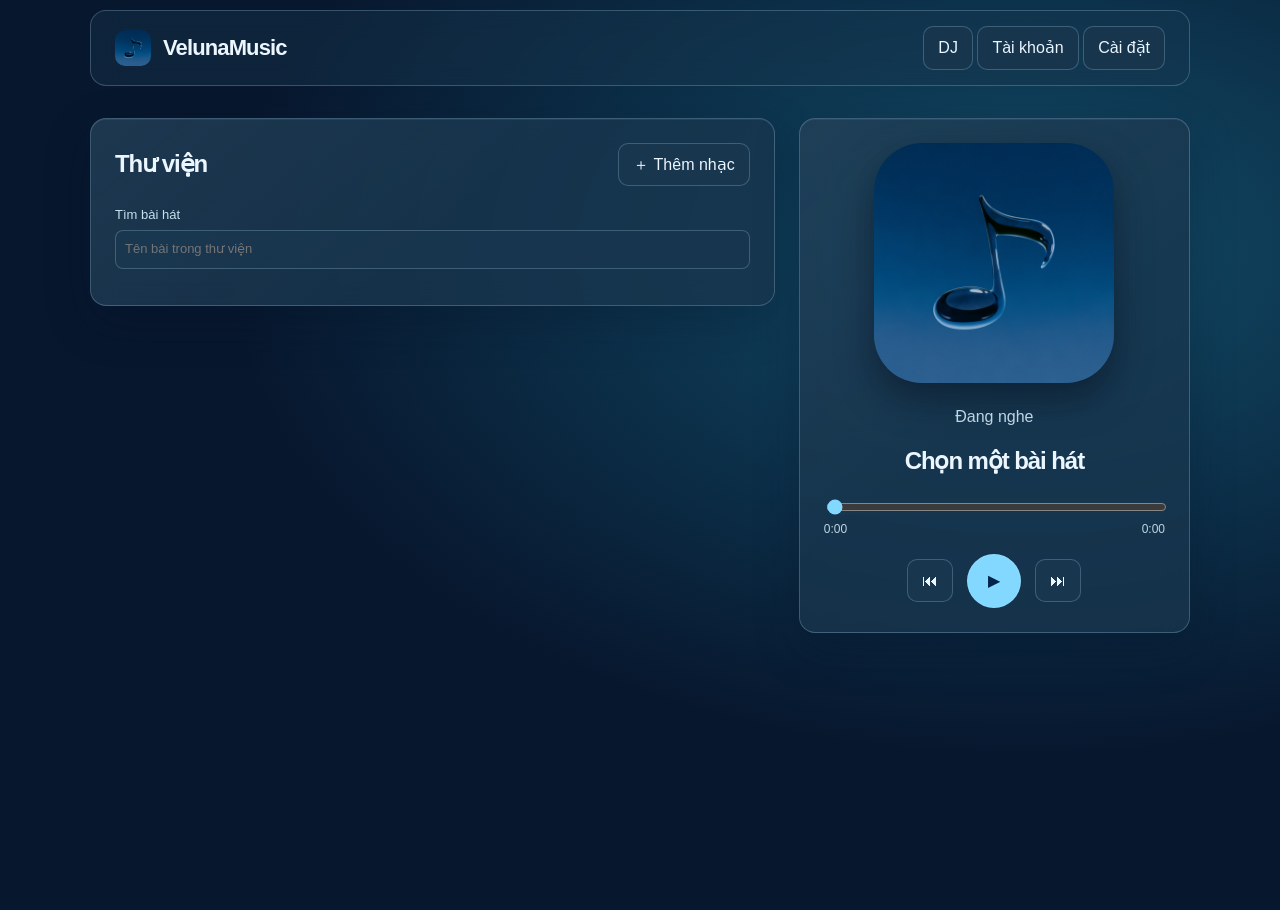
==== ui/index.html @ 55afe4a5 "Link Spotify via verified PKCE callbacks and sync glass theme controls" ====
<!doctype html>
<html lang="vi">
<head>
  <meta charset="utf-8">
  <meta name="viewport" content="width=device-width,initial-scale=1">
  <meta name="theme-color" content="#07172e">
  <meta http-equiv="Content-Security-Policy" content="default-src 'self'; script-src 'self'; style-src 'self' 'unsafe-inline'; img-src 'self' data: blob:; media-src 'self' asset: http://asset.localhost; connect-src 'self' ipc: http://ipc.localhost https://vkzrgfiopdnujookplbv.supabase.co https://api.openai.com https://openrouter.ai https://accounts.spotify.com https://api.spotify.com; frame-src 'none'; object-src 'none'; base-uri 'none'">
  <title>VelunaMusic</title>
  <link rel="stylesheet" href="player.css">
  <link rel="stylesheet" href="theme.css">
  <script src="player.js" defer></script>
  <script src="cloud-config.js" defer></script>
  <script src="vault.js" defer></script>
  <script src="handoff.js" defer></script>
  <script src="dj.js" defer></script>
  <script src="theme.js" defer></script>
  <script src="spotify.js" defer></script>
  <script src="account.js" defer></script>
</head>
<body>
  <header>
    <div class="brand"><img src="icon.png" width="36" height="36" alt="">VelunaMusic</div>
    <nav><button id="dj">DJ</button> <button id="account">Tài khoản</button> <button id="settings">Cài đặt</button></nav>
  </header>
  <main>
    <section class="collection">
      <div class="heading"><h1>Thư viện</h1><button id="add">＋ Thêm nhạc</button></div>
      <label class="search">Tìm bài hát<input id="query" type="search" placeholder="Tên bài trong thư viện"></label>
      <div id="list"></div>
    </section>
    <aside>
      <img id="cover" src="icon.png" alt="" width="220" height="220">
      <p>Đang nghe</p><h2 id="title">Chọn một bài hát</h2>
      <input id="seek" aria-label="Vị trí phát" type="range" min="0" max="0" value="0">
      <div class="time"><span id="elapsed">0:00</span><span id="duration">0:00</span></div>
      <div class="transport">
        <button id="prev" aria-label="Bài trước">⏮</button>
        <button id="play" aria-label="Phát hoặc tạm dừng">▶</button>
        <button id="next" aria-label="Bài kế">⏭</button>
      </div>
    </aside>
  </main>
  <p role="status" id="message"></p>
  <dialog id="dj-dialog" aria-labelledby="dj-title">
    <h2 id="dj-title">DJ</h2>
    <button id="dj-folder">Chọn thư mục album</button>
    <label><input id="dj-enabled" type="checkbox"> Chuyển bài tự động</label>
    <label>Phong cách <select id="dj-style"><option value="gentle">Nhẹ nhàng</option><option value="party">Party</option><option value="album">Giữ nguyên album</option></select></label>
    <label>Lên kế hoạch bằng <select id="dj-provider"><option value="local">AutoMix trên máy</option><option value="openai">OpenAI</option><option value="openrouter">OpenRouter</option></select></label>
    <fieldset id="dj-ai" hidden><legend>AI DJ</legend>
      <label>Model <input id="dj-model" placeholder="ID model của nhà cung cấp" maxlength="126"></label>
      <label>API key <input id="dj-key" type="password" autocomplete="off" placeholder="Nhập để lưu trên thiết bị"></label>
      <label>Lượt gọi tối đa mỗi phiên <input id="dj-limit" type="number" min="1" max="100" value="10"></label>
      <p>DJ gửi đặc trưng nhịp và năng lượng cho nhà cung cấp đã chọn. Chi phí tính vào API key của bạn.</p>
      <button id="dj-forget">Xóa key đã lưu</button>
    </fieldset>
    <p id="dj-status" role="status"></p><button id="dj-save">Áp dụng</button><button id="dj-close">Đóng</button>
  </dialog>
  <dialog id="account-dialog" aria-labelledby="account-title">
    <h2 id="account-title">Tài khoản VelunaMusic</h2>
    <div id="cloud-actions">
      <section id="credentials">
        <form id="login-form">
          <label>Email <input id="email" type="email" autocomplete="email" required></label>
          <label>Mật khẩu <input id="password" type="password" autocomplete="current-password" required></label>
          <button type="submit">Đăng nhập</button><button type="submit" id="signup">Tạo tài khoản</button>
        </form>
      </section>
      <section id="signed-in" hidden>
        <p id="account-email"></p><h3>Thiết bị</h3>
        <ul id="account-devices"></ul><button id="refresh-devices">Làm mới thiết bị</button>
        <section id="transfer" hidden>
          <h3>Nhận phiên nghe</h3><p id="transfer-title"></p>
          <label>File trên máy này <select id="transfer-track"></select></label>
          <button id="accept-transfer">Nhận trên máy này</button><button id="decline-transfer">Từ chối</button>
        </section>
        <h3>Đồng bộ giao diện</h3>
        <button id="push-theme">Lưu giao diện từ máy này</button><button id="pull-theme">Nhận giao diện từ tài khoản</button>
        <h3>Spotify</h3>
        <p id="spotify-profile">Chưa liên kết</p><button id="spotify-link">Liên kết Spotify</button>
        <button id="spotify-open" hidden>Mở Spotify</button><button id="spotify-unlink" hidden>Gỡ liên kết</button>
        <p id="spotify-status" role="status"></p>
        <details><summary>Trình duyệt chưa quay lại app</summary>
          <label>Liên kết quay lại <input id="spotify-return-url" autocomplete="off" spellcheck="false"></label>
          <button id="spotify-paste">Hoàn tất liên kết</button>
        </details>
        <details><summary>Quyền truy cập Spotify</summary>
          <p>VelunaMusic dùng mã truy cập ngắn hạn để xác minh hồ sơ qua máy chủ của ứng dụng. Tài khoản lưu ID Spotify và tên hiển thị.</p>
          <button id="spotify-permissions">Quản lý quyền trên Spotify</button>
        </details>
        <button id="logout">Đăng xuất</button>
      </section>
    </div>
    <p role="status" id="account-status"></p><button id="close-account">Đóng</button>
  </dialog>
  <dialog id="prefs" aria-labelledby="prefs-title">
    <h2 id="prefs-title">Cài đặt</h2>
    <label>Màu nhấn <input id="color" type="color" value="#83d8ff"></label>
    <label>Áp dụng cho <select id="glass-scope">
      <option value="app">Toàn ứng dụng</option><option value="header">Thanh điều hướng</option>
      <option value="library">Thư viện</option><option value="player">Trình phát</option>
      <option value="dialog">Cửa sổ bật lên</option><option value="button">Nút</option>
      <option value="input">Ô nhập và thanh trượt</option><option value="track">Hàng bài hát</option>
    </select></label>
    <label>Kiểu kính <select id="glass-preset"><option value="">Tùy chỉnh</option><option value="clear">Trong</option><option value="frost">Mờ</option><option value="dark">Tối</option><option value="solid">Màu đặc</option></select></label>
    <label>Màu kính <input type="color" id="glass-tint"></label>
    <label>Độ đậm <input type="range" id="glass-opacity" min="0" max="100"></label>
    <label>Độ mờ nền <input type="range" id="glass-blur" min="0" max="30"></label>
    <label>Độ sáng viền <input type="range" id="glass-border" min="0" max="100"></label>
    <label>Bo góc <input type="range" id="glass-radius" min="0" max="42"></label>
    <label>Cỡ chữ <input type="range" id="theme-scale" min="90" max="150" step="5"></label>
    <label><input type="checkbox" id="theme-motion"> Hiệu ứng chuyển động</label>
    <button id="theme-inherit">Dùng lại thiết lập chung</button>
    <div><button id="theme-undo">Hoàn tác</button><button id="theme-redo">Làm lại</button></div>
    <label>Ảnh nền <input id="background" type="file" accept="image/*"></label>
    <button id="reset">Xóa ảnh nền</button><button id="check">Kiểm tra cập nhật</button><button id="done">Xong</button>
  </dialog>
  <dialog id="upgrade" aria-labelledby="upgrade-title">
    <h2 id="upgrade-title">Có bản cập nhật mới</h2><p id="version"></p>
    <button id="install">Tải và cài đặt</button><button id="later">Để sau</button>
  </dialog>
  <audio id="audio" preload="metadata"></audio>
</body>
</html>
---- ui/player.css ----
*{box-sizing:border-box}html{color-scheme:dark}body{--accent:#83d8ff;margin:0;min-height:100vh;background:radial-gradient(ellipse at 80% 28%,#124c68,transparent 55%),#07172e;color:#eff9ff;font:16px/1.45 "Segoe UI",Roboto,sans-serif;background-attachment:fixed;background-size:cover}header,main,#message{width:min(1100px,93vw);margin:auto}header,.brand,.heading,.transport,.time{display:flex;align-items:center;justify-content:space-between}.brand{gap:12px;font-weight:700;letter-spacing:-.04em;font-size:22px}.brand img{border-radius:10px}header{height:76px;border-bottom:1px solid #bdf2ff30}button,input{font:inherit}button{cursor:pointer;color:#eff9ff;background:#37577099;border:1px solid #c3e7ff45;padding:9px 14px;border-radius:12px}button:hover{background:#4d7590b0}button:disabled{opacity:.6}main{display:grid;grid-template-columns:minmax(0,1.4fr) minmax(270px,.8fr);gap:24px;align-items:start;padding:32px 0}.collection,aside,dialog{border:1px solid #bbddff40;background:linear-gradient(140deg,#16324bcc,#10233be8);backdrop-filter:blur(16px);border-radius:24px;padding:24px;box-shadow:0 16px 45px #00112544,inset 0 1px #fff1}h1,h2{letter-spacing:-.045em;margin:0}.heading{margin-bottom:20px}.search{display:grid;color:#c6e1ee;gap:5px;font-size:13px}.search input{border:1px solid #acd8f133;border-radius:10px;background:#07192dcc;padding:9px;color:white}.row{width:100%;display:flex;justify-content:space-between;gap:14px;text-align:left;border:0;border-bottom:1px solid #afcdec25;background:transparent;border-radius:0;padding:12px 4px;word-break:break-word}.row[aria-current=true]{color:var(--accent)}aside{text-align:center}#cover{width:min(72%,240px);height:auto;border-radius:20%;box-shadow:0 16px 35px #07102088}aside p,.time,#message{color:#bfd6e4}.time{font-size:12px}.transport{justify-content:center;gap:14px;margin-top:15px}#play{border-radius:50%;width:54px;height:54px;background:var(--accent);color:#032348}#seek{width:100%;accent-color:var(--accent);margin-top:20px}dialog{color:#edfaff;background:#183851ec;max-width:min(410px,90vw)}dialog::backdrop{background:#00102099;backdrop-filter:blur(6px)}dialog label,dialog button{display:block;margin:12px 0}#list{margin-top:12px}#list p{color:#bdd1df}button:focus-visible,a:focus-visible{outline:2px solid var(--accent)}@media(max-width:690px){main{grid-template-columns:1fr;gap:14px;padding:14px 0}.collection,aside{padding:16px}aside{grid-row:1}#cover{width:76px;float:left;margin-right:12px}aside p{margin:0}aside h2{font-size:20px}header{height:58px}.transport{margin-top:5px}.heading{margin-bottom:10px}}@media(prefers-reduced-motion:no-preference){dialog[open]{animation:appear .22s ease-out}button{transition:background .15s,transform .15s}button:active{transform:scale(.97)}@keyframes appear{from{opacity:0;transform:translateY(8px)}}}
---- ui/theme.css ----
body{font-size:calc(1rem * var(--type-scale,1));--type-scale:1}
header,.collection,aside,dialog,button,.row,input:not([type=checkbox]):not([type=color]),select,fieldset {
  color:#ecf6ff;
  background-color:color-mix(in srgb,var(--glass-tint,#183850) calc(var(--glass-opacity,75)*1%),transparent);
  border:1px solid rgb(184 225 255 / calc(var(--glass-border,22)/100));
  border-radius:calc(var(--glass-radius,16)*1px);
  backdrop-filter:blur(calc(var(--glass-blur,12)*1px));
}
header{width:min(1100px,94vw);margin:10px auto 0;padding:0 clamp(10px,2vw,24px)}
.collection,aside,dialog{background-image:linear-gradient(140deg,#d6f3ff0c,transparent 54%)}
dialog{max-height:min(82vh,800px);overflow:auto;width:min(420px,92vw)}
dialog h3{font-size:1.05em;margin:1em 0 .35em}
dialog label{display:flex;align-items:center;flex-wrap:wrap;justify-content:space-between;gap:.45em}
dialog input:not([type=checkbox]):not([type=color]),select{min-width:0;max-width:100%;padding:5px 9px}
dialog button{display:inline-block;margin:4px 2px;line-height:1.25}
fieldset[hidden],section[hidden]{display:none}
fieldset{padding:10px}
select option{background:#132e45;color:#f3faff}
.row{margin:3px 0;padding:10px;backdrop-filter:none}
.row[aria-current=true]{box-shadow:inset 3px 0 var(--accent);background-color:color-mix(in srgb,var(--accent) 12%,transparent)}
#play{background:var(--accent);border-radius:50%}
#seek{accent-color:var(--accent);height:16px}
a,button,input,select{touch-action:manipulation}
@media(prefers-reduced-motion:no-preference){
  body[data-motion=on] #cover{transition:transform .5s ease,box-shadow .5s ease}
  body[data-motion=on][data-playing=true] #cover{transform:rotate(-4deg) scale(1.025);box-shadow:0 12px 40px color-mix(in srgb,var(--accent) 20%,transparent)}
  body[data-motion=on] .row[aria-current=true]{animation:track-enter .32s ease-out}
  @keyframes track-enter{from{transform:translateX(-5px);opacity:.65}}
}
body[data-motion=off] *,body[data-motion=off] *::before,body[data-motion=off] *::after{animation:none!important;transition:none!important}
@media(max-width:470px){header{width:96vw}.brand{font-size:1rem;gap:6px}.brand img{width:29px;height:29px}header nav button{padding:7px 8px;font-size:.85em}}
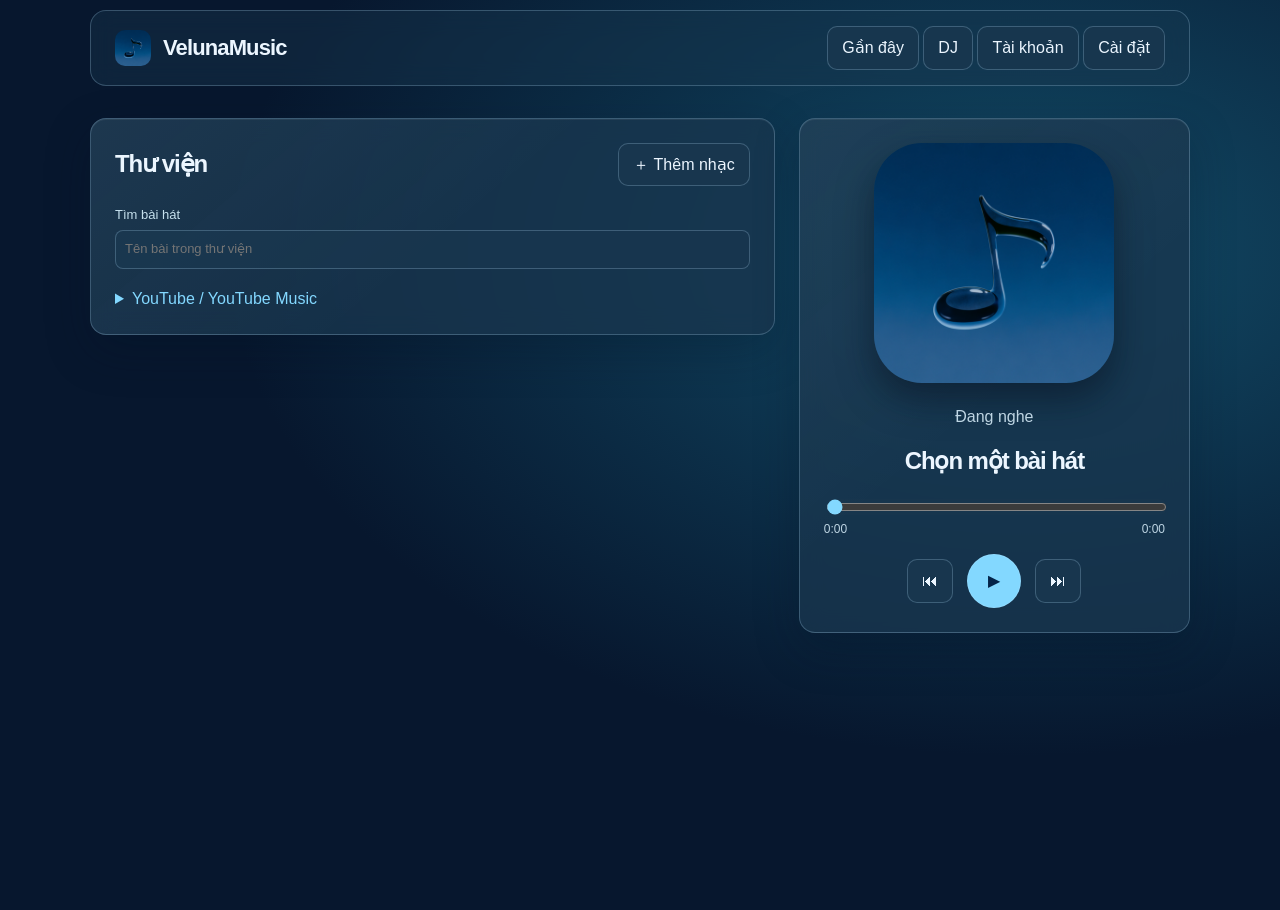
==== commit b90f3a91: "Pair nearby Android devices, transfer local music, and open official YouTube embeds" ====
--- a/ui/index.html
+++ b/ui/index.html
@@ -15,18 +15,25 @@
   <script src="dj.js" defer></script>
   <script src="theme.js" defer></script>
   <script src="spotify.js" defer></script>
+  <script src="nearby.js" defer></script>
+  <script src="sources.js" defer></script>
   <script src="account.js" defer></script>
 </head>
 <body>
   <header>
     <div class="brand"><img src="icon.png" width="36" height="36" alt="">VelunaMusic</div>
-    <nav><button id="dj">DJ</button> <button id="account">Tài khoản</button> <button id="settings">Cài đặt</button></nav>
+    <nav><button id="nearby">Gần đây</button> <button id="dj">DJ</button> <button id="account">Tài khoản</button> <button id="settings">Cài đặt</button></nav>
   </header>
   <main>
     <section class="collection">
       <div class="heading"><h1>Thư viện</h1><button id="add">＋ Thêm nhạc</button></div>
       <label class="search">Tìm bài hát<input id="query" type="search" placeholder="Tên bài trong thư viện"></label>
       <div id="list"></div>
+      <details class="source-library"><summary>YouTube / YouTube Music</summary>
+        <form id="youtube-form"><label class="search">Liên kết video<input id="youtube-url" type="url" required placeholder="https://music.youtube.com/watch?v=…"></label>
+          <label class="search">Tên hiển thị<input id="youtube-name" maxlength="160" placeholder="Tên bài hát"></label><button type="submit">Lưu vào thư viện</button></form>
+        <p id="youtube-status" role="status"></p><div id="youtube-list"></div>
+      </details>
     </section>
     <aside>
       <img id="cover" src="icon.png" alt="" width="220" height="220">
@@ -41,6 +48,30 @@
     </aside>
   </main>
   <p role="status" id="message"></p>
+  <div id="nearby-drop" hidden>Thả bài để gửi sang PC</div>
+  <dialog id="nearby-dialog" aria-labelledby="nearby-title">
+    <h2 id="nearby-title">Thiết bị gần đây</h2>
+    <section id="nearby-pc" hidden>
+      <label>Mạng LAN <select id="nearby-ip"></select></label>
+      <button id="nearby-start">Bật nhận nhạc</button><button id="nearby-stop" hidden>Dừng nhận</button>
+      <div id="nearby-invitation" hidden><canvas id="nearby-qr" aria-label="Mã ghép đôi với PC"></canvas>
+        <p>Quét bằng VelunaMusic trên Android. Mã ghép đôi có hiệu lực 5 phút.</p>
+        <button id="nearby-copy">Sao chép mã ghép đôi</button></div>
+      <div id="nearby-confirm" hidden><p id="nearby-phone-name"></p>
+        <button id="nearby-accept">Chấp nhận</button><button id="nearby-deny">Từ chối</button></div>
+    </section>
+    <section id="nearby-phone" hidden>
+      <button id="nearby-scan">Quét QR trên PC</button>
+      <details><summary>Nhập mã ghép đôi</summary><label>Mã từ PC <input id="nearby-code" type="password" autocomplete="off"></label>
+        <button id="nearby-pair">Ghép đôi</button></details>
+      <p id="nearby-target"></p>
+      <label>Sau khi nhận <select id="nearby-action"><option value="end">Thêm cuối hàng chờ</option><option value="next">Phát tiếp theo</option><option value="now">Phát ngay</option><option value="save">Chỉ lưu file</option></select></label>
+      <label>Chọn bài <select id="nearby-tracks" multiple size="5"></select></label>
+      <button id="nearby-send">Gửi bài đã chọn</button><button id="nearby-cancel">Hủy gửi</button>
+    </section>
+    <p id="nearby-status" role="status"></p><progress hidden id="nearby-progress" max="100" value="0"></progress>
+    <button id="nearby-forget">Xóa ghép đôi</button><button id="nearby-close">Đóng</button>
+  </dialog>
   <dialog id="dj-dialog" aria-labelledby="dj-title">
     <h2 id="dj-title">DJ</h2>
     <button id="dj-folder">Chọn thư mục album</button>
--- a/ui/theme.css
+++ b/ui/theme.css
@@ -29,3 +29,7 @@
 }
 body[data-motion=off] *,body[data-motion=off] *::before,body[data-motion=off] *::after{animation:none!important;transition:none!important}
 @media(max-width:470px){header{width:96vw}.brand{font-size:1rem;gap:6px}.brand img{width:29px;height:29px}header nav button{padding:7px 8px;font-size:.85em}}
+
+#nearby-qr{width:min(200px,100%);height:auto;display:block;margin:12px auto;image-rendering:pixelated}#nearby-drop{position:fixed;bottom:5vh;left:5vw;right:5vw;z-index:4;background:#10436df2;color:white;border:2px dashed #87d7ff;border-radius:20px;padding:30px;text-align:center;box-shadow:0 12px 50px #00122288}#nearby-drop.over{background:#146f91;transform:scale(1.025)}[hidden]{display:none!important}#nearby-progress{width:100%;accent-color:var(--accent)}#nearby-dialog select[multiple]{width:100%}@media(max-width:470px){header{height:auto;min-height:58px;gap:6px;flex-wrap:wrap;padding:6px 8px}header nav{display:flex;gap:1px;flex-wrap:wrap}header nav button{font-size:.79em;padding:6px 7px}}
+.source-library{margin-top:18px}.source-library summary{cursor:pointer;color:var(--accent)}.source-library form{display:grid;gap:8px;margin:12px 0}.source-library form>button{justify-self:start}#youtube-list>div{display:flex;justify-content:space-between;gap:8px}
+.track-drag{float:right;touch-action:none;user-select:none;padding:0 .65rem;cursor:grab;color:var(--accent)}
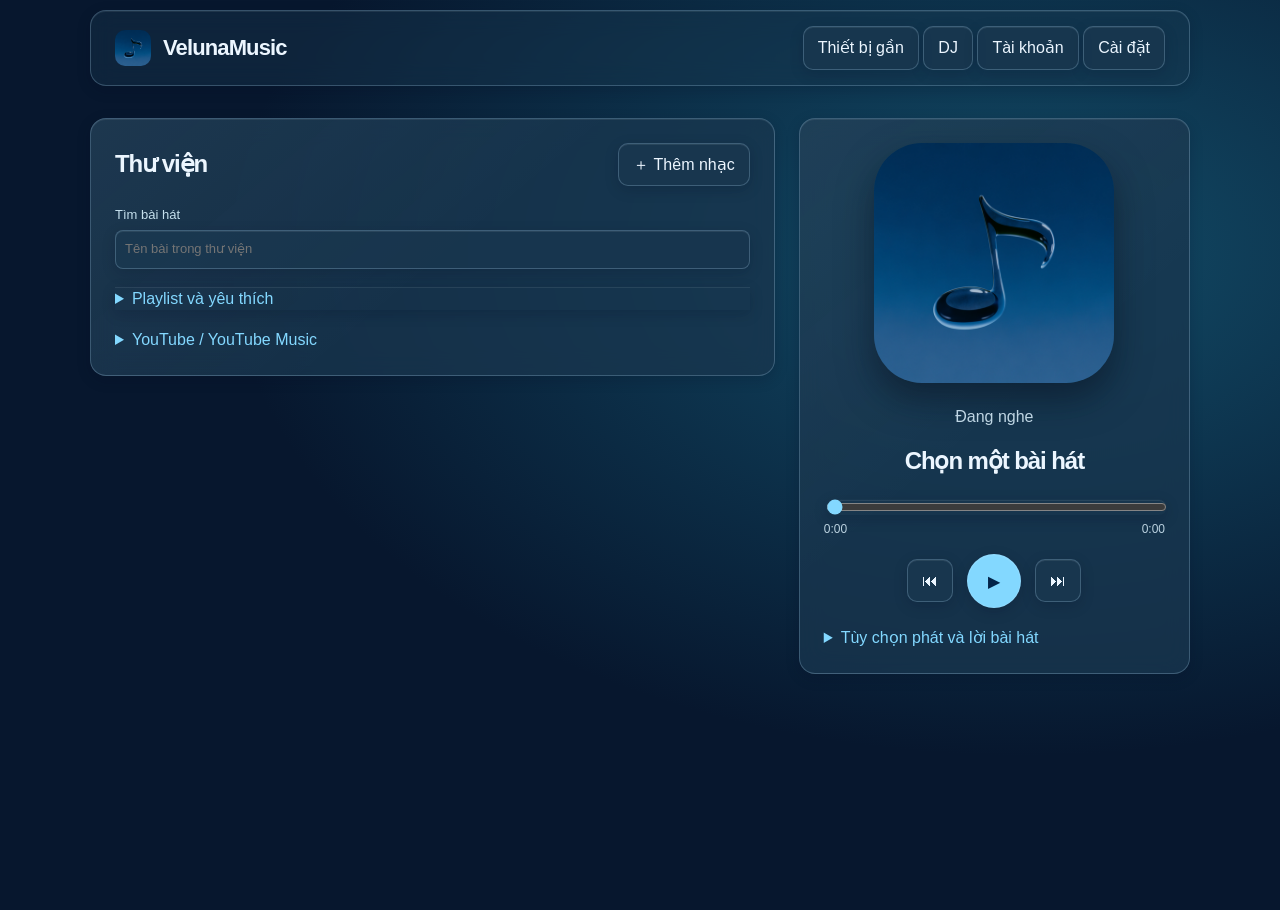
==== commit 44fca8a1: "Sync offline playlists, control paired-account players, and expand playback and glass controls" ====
--- a/ui/index.html
+++ b/ui/index.html
@@ -4,7 +4,7 @@
   <meta charset="utf-8">
   <meta name="viewport" content="width=device-width,initial-scale=1">
   <meta name="theme-color" content="#07172e">
-  <meta http-equiv="Content-Security-Policy" content="default-src 'self'; script-src 'self'; style-src 'self' 'unsafe-inline'; img-src 'self' data: blob:; media-src 'self' asset: http://asset.localhost; connect-src 'self' ipc: http://ipc.localhost https://vkzrgfiopdnujookplbv.supabase.co https://api.openai.com https://openrouter.ai https://accounts.spotify.com https://api.spotify.com; frame-src 'none'; object-src 'none'; base-uri 'none'">
+  <meta http-equiv="Content-Security-Policy" content="default-src 'self'; script-src 'self'; style-src 'self' 'unsafe-inline'; img-src 'self' data: blob:; media-src 'self' asset: http://asset.localhost; connect-src 'self' ipc: http://ipc.localhost https://vkzrgfiopdnujookplbv.supabase.co wss://vkzrgfiopdnujookplbv.supabase.co https://api.openai.com https://openrouter.ai https://accounts.spotify.com https://api.spotify.com; frame-src 'none'; object-src 'none'; base-uri 'none'">
   <title>VelunaMusic</title>
   <link rel="stylesheet" href="player.css">
   <link rel="stylesheet" href="theme.css">
@@ -17,18 +17,33 @@
   <script src="spotify.js" defer></script>
   <script src="nearby.js" defer></script>
   <script src="sources.js" defer></script>
+  <script src="playlists.js" defer></script>
+  <script src="listening.js" defer></script>
+  <script src="sound.js" defer></script>
+  <script src="remote.js" defer></script>
   <script src="account.js" defer></script>
 </head>
 <body>
   <header>
     <div class="brand"><img src="icon.png" width="36" height="36" alt="">VelunaMusic</div>
-    <nav><button id="nearby">Gần đây</button> <button id="dj">DJ</button> <button id="account">Tài khoản</button> <button id="settings">Cài đặt</button></nav>
+    <nav><button id="nearby">Thiết bị gần</button> <button id="dj">DJ</button> <button id="account">Tài khoản</button> <button id="settings">Cài đặt</button></nav>
   </header>
   <main>
     <section class="collection">
       <div class="heading"><h1>Thư viện</h1><button id="add">＋ Thêm nhạc</button></div>
       <label class="search">Tìm bài hát<input id="query" type="search" placeholder="Tên bài trong thư viện"></label>
       <div id="list"></div>
+      <details id="playlist-panel" class="source-library"><summary>Playlist và yêu thích</summary>
+        <form id="playlist-form"><label>Tên playlist <input id="playlist-name" required maxlength="100"></label><button>Tạo playlist</button></form>
+        <label>Playlist <select id="playlist-select"></select></label>
+        <label>Thêm bài từ máy <select id="playlist-track"></select></label>
+        <button id="playlist-add">Thêm bài</button><button id="playlist-play">Phát playlist</button>
+        <button id="playlist-import-local" hidden>Nhập playlist đã tạo khi chưa đăng nhập</button>
+        <ol id="playlist-items"></ol>
+        <div id="playlist-conflict" hidden><p>Playlist đã được sửa trên hai thiết bị.</p>
+          <button id="playlist-remote">Dùng bản trên tài khoản</button><button id="playlist-copy">Giữ cả hai bản</button></div>
+        <p role="status" id="playlist-status"></p>
+      </details>
       <details class="source-library"><summary>YouTube / YouTube Music</summary>
         <form id="youtube-form"><label class="search">Liên kết video<input id="youtube-url" type="url" required placeholder="https://music.youtube.com/watch?v=…"></label>
           <label class="search">Tên hiển thị<input id="youtube-name" maxlength="160" placeholder="Tên bài hát"></label><button type="submit">Lưu vào thư viện</button></form>
@@ -45,6 +60,16 @@
         <button id="play" aria-label="Phát hoặc tạm dừng">▶</button>
         <button id="next" aria-label="Bài kế">⏭</button>
       </div>
+      <div id="window-tools" hidden><button id="mini-player">Thu gọn</button><button id="tray-player">Ẩn xuống khay</button></div>
+      <details class="listening"><summary>Tùy chọn phát và lời bài hát</summary>
+        <label>Lặp <select id="repeat-mode"><option value="off">Tắt</option><option value="all">Hàng chờ</option><option value="one">Một bài</option></select></label>
+        <button id="shuffle-queue">Trộn thứ tự hàng chờ</button>
+        <button id="source-info">Chất lượng file đang chọn</button><p id="source-info-result" role="status"></p>
+        <label>Hẹn giờ ngủ <select id="sleep-minutes"><option value="0">Tắt</option><option>5</option><option>15</option><option>30</option><option>45</option><option>60</option></select> phút</label>
+        <span id="sleep-status" role="status"></span>
+        <label>Lời cho bài đang chọn <input id="lyrics-file" type="file" accept=".lrc,.txt,text/plain"></label>
+        <button id="lyrics-clear">Xóa lời đã lưu</button><div id="lyrics-lines" aria-label="Lời bài hát"></div>
+      </details>
     </aside>
   </main>
   <p role="status" id="message"></p>
@@ -105,6 +130,15 @@
           <label>File trên máy này <select id="transfer-track"></select></label>
           <button id="accept-transfer">Nhận trên máy này</button><button id="decline-transfer">Từ chối</button>
         </section>
+        <h3>Điều khiển từ xa</h3>
+        <label><input id="remote-listen" type="checkbox"> Cho phép điều khiển máy này</label>
+        <label>Máy phát <select id="remote-device"></select></label>
+        <div id="remote-controls"><button data-command="play">Phát</button><button data-command="pause">Dừng phát</button>
+          <button data-command="previous">Trước</button><button data-command="next">Sau</button>
+          <label>Vị trí <input id="remote-seek" type="range" min="0" max="0" step="1"></label>
+          <label>Âm lượng máy phát <input id="remote-volume" type="range" min="0" max="100"></label>
+          <label>Hàng chờ máy phát <select id="remote-queue"></select></label><button data-command="select">Phát bài đã chọn</button></div>
+        <p id="remote-status" role="status"></p>
         <h3>Đồng bộ giao diện</h3>
         <button id="push-theme">Lưu giao diện từ máy này</button><button id="pull-theme">Nhận giao diện từ tài khoản</button>
         <h3>Spotify</h3>
@@ -127,29 +161,47 @@
   <dialog id="prefs" aria-labelledby="prefs-title">
     <h2 id="prefs-title">Cài đặt</h2>
     <label>Màu nhấn <input id="color" type="color" value="#83d8ff"></label>
+    <details><summary>Âm thanh và đầu ra</summary>
+      <label>Hồ sơ âm thanh <select id="sound-profile"><option value="speaker">Loa</option><option value="headphones">Tai nghe</option><option value="bluetooth">Bluetooth</option></select></label>
+      <label><input type="checkbox" id="sound-enabled"> Bật EQ cho hồ sơ này</label>
+      <label>Trầm <input id="sound-bass" type="range" min="-6" max="6" step="1"> <output id="sound-bass-value"></output></label>
+      <label>Trung <input id="sound-mid" type="range" min="-6" max="6" step="1"> <output id="sound-mid-value"></output></label>
+      <label>Cao <input id="sound-high" type="range" min="-6" max="6" step="1"> <output id="sound-high-value"></output></label>
+      <button id="sound-output" hidden>Chọn thiết bị phát Windows</button><p id="sound-status" role="status"></p>
+    </details>
     <label>Áp dụng cho <select id="glass-scope">
       <option value="app">Toàn ứng dụng</option><option value="header">Thanh điều hướng</option>
       <option value="library">Thư viện</option><option value="player">Trình phát</option>
       <option value="dialog">Cửa sổ bật lên</option><option value="button">Nút</option>
       <option value="input">Ô nhập và thanh trượt</option><option value="track">Hàng bài hát</option>
+      <option value="lyrics">Lời bài hát</option><option value="drop">Ô nhận bài</option><option value="playlist">Playlist</option>
+      <option value="notice">Thông báo cập nhật</option><option value="transport">Điều khiển phát</option>
     </select></label>
     <label>Kiểu kính <select id="glass-preset"><option value="">Tùy chỉnh</option><option value="clear">Trong</option><option value="frost">Mờ</option><option value="dark">Tối</option><option value="solid">Màu đặc</option></select></label>
     <label>Màu kính <input type="color" id="glass-tint"></label>
     <label>Độ đậm <input type="range" id="glass-opacity" min="0" max="100"></label>
     <label>Độ mờ nền <input type="range" id="glass-blur" min="0" max="30"></label>
     <label>Độ sáng viền <input type="range" id="glass-border" min="0" max="100"></label>
+    <label>Màu chữ <input type="color" id="glass-text"></label>
+    <label>Độ sáng mặt kính <input type="range" id="glass-highlight" min="0" max="100"></label>
+    <label>Bóng đổ <input type="range" id="glass-shadow" min="0" max="100"></label>
     <label>Bo góc <input type="range" id="glass-radius" min="0" max="42"></label>
     <label>Cỡ chữ <input type="range" id="theme-scale" min="90" max="150" step="5"></label>
     <label><input type="checkbox" id="theme-motion"> Hiệu ứng chuyển động</label>
+    <label>Mức chuyển động <select id="motion-level"><option value="full">Đầy đủ</option><option value="balanced">Cân bằng</option><option value="economy">Tiết kiệm</option></select></label>
+    <label>Vị trí ảnh nền <select id="back-position"><option value="center">Giữa</option><option value="top">Trên</option><option value="bottom">Dưới</option></select></label>
+    <label>Lớp phủ ảnh nền <input type="range" id="back-shade" min="0" max="95"></label>
     <button id="theme-inherit">Dùng lại thiết lập chung</button>
     <div><button id="theme-undo">Hoàn tác</button><button id="theme-redo">Làm lại</button></div>
     <label>Ảnh nền <input id="background" type="file" accept="image/*"></label>
+    <details><summary>Xuất hoặc nhập giao diện</summary><label>Dữ liệu giao diện <textarea id="theme-data" rows="4"></textarea></label>
+      <button id="theme-export">Xuất để sao chép</button><button id="theme-import">Áp dụng dữ liệu đã dán</button><p id="theme-data-status" role="status"></p></details>
     <button id="reset">Xóa ảnh nền</button><button id="check">Kiểm tra cập nhật</button><button id="done">Xong</button>
   </dialog>
   <dialog id="upgrade" aria-labelledby="upgrade-title">
     <h2 id="upgrade-title">Có bản cập nhật mới</h2><p id="version"></p>
     <button id="install">Tải và cài đặt</button><button id="later">Để sau</button>
   </dialog>
-  <audio id="audio" preload="metadata"></audio>
+  <audio id="audio" preload="metadata" crossorigin="anonymous"></audio>
 </body>
 </html>
--- a/ui/theme.css
+++ b/ui/theme.css
@@ -33,3 +33,22 @@
 #nearby-qr{width:min(200px,100%);height:auto;display:block;margin:12px auto;image-rendering:pixelated}#nearby-drop{position:fixed;bottom:5vh;left:5vw;right:5vw;z-index:4;background:#10436df2;color:white;border:2px dashed #87d7ff;border-radius:20px;padding:30px;text-align:center;box-shadow:0 12px 50px #00122288}#nearby-drop.over{background:#146f91;transform:scale(1.025)}[hidden]{display:none!important}#nearby-progress{width:100%;accent-color:var(--accent)}#nearby-dialog select[multiple]{width:100%}@media(max-width:470px){header{height:auto;min-height:58px;gap:6px;flex-wrap:wrap;padding:6px 8px}header nav{display:flex;gap:1px;flex-wrap:wrap}header nav button{font-size:.79em;padding:6px 7px}}
 .source-library{margin-top:18px}.source-library summary{cursor:pointer;color:var(--accent)}.source-library form{display:grid;gap:8px;margin:12px 0}.source-library form>button{justify-self:start}#youtube-list>div{display:flex;justify-content:space-between;gap:8px}
 .track-drag{float:right;touch-action:none;user-select:none;padding:0 .65rem;cursor:grab;color:var(--accent)}
+.listening{clear:both;text-align:left;margin-top:18px}.listening label,#playlist-panel>label{display:block;margin:10px 0}
+.listening summary{cursor:pointer;color:var(--accent)}#lyrics-lines{position:relative;max-height:9em;overflow:auto}
+#lyrics-lines p{margin:.35rem 0;color:inherit;opacity:.7}#lyrics-lines [aria-current=true]{color:var(--accent);font-weight:700;opacity:1}
+#playlist-items li{margin:.4rem 0}#playlist-items button{font-size:.8em;padding:4px 7px}
+#window-tools{margin:.6rem auto 0}#window-tools button{padding:.35rem .6rem;font-size:.8em}
+body[data-mini=true] header,body[data-mini=true] .collection,body[data-mini=true] .listening,body[data-mini=true] #message{display:none}
+body[data-mini=true] main{display:block;padding:.45rem;width:100%}body[data-mini=true] aside{min-height:0;padding:.6rem}
+body[data-mini=true] #cover{width:62px;float:left;margin-right:.8rem}body[data-mini=true] aside p{margin:0}
+header,.collection,aside,dialog,button,.row,input,select,textarea,fieldset,#lyrics-lines,#nearby-drop,#playlist-panel{
+  color:var(--glass-text,#ecf6ff);box-shadow:inset 0 1px rgb(236 250 255 / calc(var(--glass-highlight,8)/100)),0 4px 14px rgb(3 13 32 / calc(var(--glass-shadow,18)/100))}
+#lyrics-lines:not(:empty),#playlist-panel[open],#nearby-drop{border-radius:calc(var(--glass-radius,15)*1px);padding:.65rem;background-color:color-mix(in srgb,var(--glass-tint,#19374f) calc(var(--glass-opacity,78)*1%),transparent);backdrop-filter:blur(calc(var(--glass-blur,12)*1px))}
+body[data-intensity=economy] *,body[data-intensity=economy] *::before{animation-duration:.01ms!important;transition-duration:.01ms!important;backdrop-filter:none}
+@media(prefers-reduced-motion:no-preference){
+  body[data-motion=on][data-intensity=full] dialog[open]{animation:glass-open .38s cubic-bezier(.15,1.2,.35,1)}
+  body[data-motion=on][data-intensity=full] #nearby-drop:not([hidden]){animation:glass-open .32s ease-out}
+  body[data-motion=on][data-intensity=full] button:hover{transform:translateY(-2px)}
+  @keyframes glass-open{from{opacity:0;transform:translateY(16px) scale(.94)}}
+}
+@media(prefers-reduced-motion:reduce){*,*::before,*::after{animation-duration:.01ms!important;transition-duration:.01ms!important}}
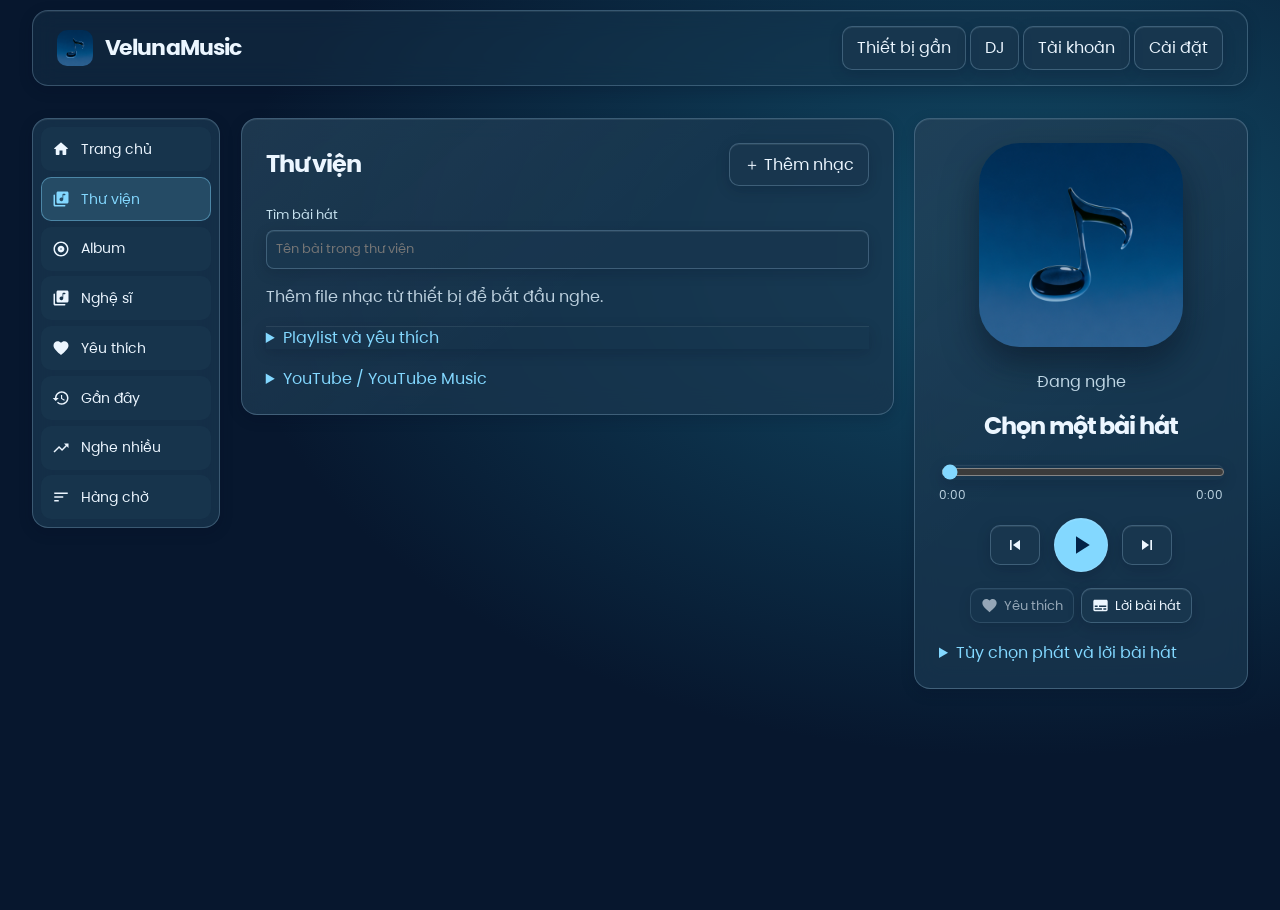
==== commit 5ae5f7c1: "Integrate SimpMusic library navigation, timed lyrics and native media tags" ====
--- a/ui/index.html
+++ b/ui/index.html
@@ -8,6 +8,8 @@
   <title>VelunaMusic</title>
   <link rel="stylesheet" href="player.css">
   <link rel="stylesheet" href="theme.css">
+  <link rel="stylesheet" href="library.css">
+  <script src="lrc.js" defer></script>
   <script src="player.js" defer></script>
   <script src="cloud-config.js" defer></script>
   <script src="vault.js" defer></script>
@@ -18,6 +20,7 @@
   <script src="nearby.js" defer></script>
   <script src="sources.js" defer></script>
   <script src="playlists.js" defer></script>
+  <script src="library.js" defer></script>
   <script src="listening.js" defer></script>
   <script src="sound.js" defer></script>
   <script src="remote.js" defer></script>
@@ -29,9 +32,21 @@
     <nav><button id="nearby">Thiết bị gần</button> <button id="dj">DJ</button> <button id="account">Tài khoản</button> <button id="settings">Cài đặt</button></nav>
   </header>
   <main>
+    <nav class="library-rail" aria-label="Duyệt thư viện">
+      <button data-view="home" aria-pressed="false"><i class="glyph" style="--glyph:url(simpmusic/home.svg)" aria-hidden="true"></i>Trang chủ</button>
+      <button data-view="all" aria-pressed="true"><i class="glyph" style="--glyph:url(simpmusic/library.svg)" aria-hidden="true"></i>Thư viện</button>
+      <button data-view="album" aria-pressed="false"><i class="glyph" style="--glyph:url(simpmusic/album.svg)" aria-hidden="true"></i>Album</button>
+      <button data-view="artist" aria-pressed="false"><i class="glyph" style="--glyph:url(simpmusic/library.svg)" aria-hidden="true"></i>Nghệ sĩ</button>
+      <button data-view="favorite" aria-pressed="false"><i class="glyph" style="--glyph:url(simpmusic/favorite.svg)" aria-hidden="true"></i>Yêu thích</button>
+      <button data-view="recent" aria-pressed="false"><i class="glyph" style="--glyph:url(simpmusic/recent.svg)" aria-hidden="true"></i>Gần đây</button>
+      <button data-view="popular" aria-pressed="false"><i class="glyph" style="--glyph:url(simpmusic/popular.svg)" aria-hidden="true"></i>Nghe nhiều</button>
+      <button data-view="queue" aria-pressed="false"><i class="glyph" style="--glyph:url(simpmusic/queue.svg)" aria-hidden="true"></i>Hàng chờ</button>
+    </nav>
     <section class="collection">
-      <div class="heading"><h1>Thư viện</h1><button id="add">＋ Thêm nhạc</button></div>
+      <div class="heading"><h1 id="library-heading">Thư viện</h1><button id="add">＋ Thêm nhạc</button></div>
+      <section id="home-shelves" hidden></section>
       <label class="search">Tìm bài hát<input id="query" type="search" placeholder="Tên bài trong thư viện"></label>
+      <div id="group-picker" hidden><label><span id="group-label"></span> <select id="library-group"></select></label></div>
       <div id="list"></div>
       <details id="playlist-panel" class="source-library"><summary>Playlist và yêu thích</summary>
         <form id="playlist-form"><label>Tên playlist <input id="playlist-name" required maxlength="100"></label><button>Tạo playlist</button></form>
@@ -52,14 +67,15 @@
     </section>
     <aside>
       <img id="cover" src="icon.png" alt="" width="220" height="220">
-      <p>Đang nghe</p><h2 id="title">Chọn một bài hát</h2>
+      <p>Đang nghe</p><h2 id="title">Chọn một bài hát</h2><div id="now-artist"></div>
       <input id="seek" aria-label="Vị trí phát" type="range" min="0" max="0" value="0">
       <div class="time"><span id="elapsed">0:00</span><span id="duration">0:00</span></div>
       <div class="transport">
-        <button id="prev" aria-label="Bài trước">⏮</button>
-        <button id="play" aria-label="Phát hoặc tạm dừng">▶</button>
-        <button id="next" aria-label="Bài kế">⏭</button>
+        <button id="prev" aria-label="Bài trước"></button>
+        <button id="play" aria-label="Phát hoặc tạm dừng"></button>
+        <button id="next" aria-label="Bài kế"></button>
       </div>
+      <div class="track-tools"><button id="now-favorite" disabled aria-pressed="false">Yêu thích</button> <button id="open-lyrics">Lời bài hát</button></div>
       <div id="window-tools" hidden><button id="mini-player">Thu gọn</button><button id="tray-player">Ẩn xuống khay</button></div>
       <details class="listening"><summary>Tùy chọn phát và lời bài hát</summary>
         <label>Lặp <select id="repeat-mode"><option value="off">Tắt</option><option value="all">Hàng chờ</option><option value="one">Một bài</option></select></label>
@@ -68,12 +84,19 @@
         <label>Hẹn giờ ngủ <select id="sleep-minutes"><option value="0">Tắt</option><option>5</option><option>15</option><option>30</option><option>45</option><option>60</option></select> phút</label>
         <span id="sleep-status" role="status"></span>
         <label>Lời cho bài đang chọn <input id="lyrics-file" type="file" accept=".lrc,.txt,text/plain"></label>
-        <button id="lyrics-clear">Xóa lời đã lưu</button><div id="lyrics-lines" aria-label="Lời bài hát"></div>
+        <button id="lyrics-clear">Xóa lời đã lưu</button>
+        <div id="lyrics-reader"><div class="lyric-toolbar">
+          <button id="lyrics-earlier" aria-label="Hiện lời sớm hơn 100 mili giây">−</button>
+          <output id="lyrics-offset" aria-live="polite">0 ms</output>
+          <button id="lyrics-later" aria-label="Hiện lời muộn hơn 100 mili giây">+</button>
+          <button id="lyrics-reset">Đặt lại</button><button id="lyrics-expand">Mở rộng</button>
+        </div><div id="lyrics-lines" aria-label="Lời bài hát"></div></div>
       </details>
     </aside>
   </main>
   <p role="status" id="message"></p>
   <div id="nearby-drop" hidden>Thả bài để gửi sang PC</div>
+  <dialog id="lyrics-dialog" aria-labelledby="lyrics-title"><h2 id="lyrics-title">Lời bài hát</h2><button id="lyrics-close">Đóng</button></dialog>
   <dialog id="nearby-dialog" aria-labelledby="nearby-title">
     <h2 id="nearby-title">Thiết bị gần đây</h2>
     <section id="nearby-pc" hidden>
@@ -102,6 +125,7 @@
     <button id="dj-folder">Chọn thư mục album</button>
     <label><input id="dj-enabled" type="checkbox"> Chuyển bài tự động</label>
     <label>Phong cách <select id="dj-style"><option value="gentle">Nhẹ nhàng</option><option value="party">Party</option><option value="album">Giữ nguyên album</option></select></label>
+    <label>Thời gian chuyển bài <select id="mix-seconds"><option value="0">Tự động</option><option value="1">1 giây</option><option value="2">2 giây</option><option value="3">3 giây</option><option value="5">5 giây</option><option value="8">8 giây</option><option value="10">10 giây</option><option value="12">12 giây</option><option value="15">15 giây</option><option value="20">20 giây</option><option value="30">30 giây</option></select></label>
     <label>Lên kế hoạch bằng <select id="dj-provider"><option value="local">AutoMix trên máy</option><option value="openai">OpenAI</option><option value="openrouter">OpenRouter</option></select></label>
     <fieldset id="dj-ai" hidden><legend>AI DJ</legend>
       <label>Model <input id="dj-model" placeholder="ID model của nhà cung cấp" maxlength="126"></label>
@@ -171,7 +195,7 @@
     </details>
     <label>Áp dụng cho <select id="glass-scope">
       <option value="app">Toàn ứng dụng</option><option value="header">Thanh điều hướng</option>
-      <option value="library">Thư viện</option><option value="player">Trình phát</option>
+      <option value="library">Thư viện</option><option value="rail">Thanh thư viện</option><option value="player">Trình phát</option>
       <option value="dialog">Cửa sổ bật lên</option><option value="button">Nút</option>
       <option value="input">Ô nhập và thanh trượt</option><option value="track">Hàng bài hát</option>
       <option value="lyrics">Lời bài hát</option><option value="drop">Ô nhận bài</option><option value="playlist">Playlist</option>
@@ -196,6 +220,11 @@
     <label>Ảnh nền <input id="background" type="file" accept="image/*"></label>
     <details><summary>Xuất hoặc nhập giao diện</summary><label>Dữ liệu giao diện <textarea id="theme-data" rows="4"></textarea></label>
       <button id="theme-export">Xuất để sao chép</button><button id="theme-import">Áp dụng dữ liệu đã dán</button><p id="theme-data-status" role="status"></p></details>
+    <details><summary>Giấy phép và tác giả</summary><p>VelunaMusic dùng GPL-3.0. Giao diện và bộ đọc lời có phần chuyển từ SimpMusic 2.6.0 của maxrave-dev và các tác giả đóng góp. Phông Poppins dùng SIL Open Font License.</p>
+      <details><summary>GPL-3.0</summary><pre id="license-gpl"></pre></details>
+      <details><summary>Material Icons · Apache 2.0</summary><pre id="license-icons"></pre></details>
+      <details><summary>Poppins · OFL 1.1</summary><pre id="license-font"></pre></details>
+    </details>
     <button id="reset">Xóa ảnh nền</button><button id="check">Kiểm tra cập nhật</button><button id="done">Xong</button>
   </dialog>
   <dialog id="upgrade" aria-labelledby="upgrade-title">
--- a/ui/library.css
+++ b/ui/library.css
@@ -0,0 +1,60 @@
+@font-face {
+  font-family:Poppins;src:url("simpmusic/poppins-regular.ttf") format("truetype");font-style:normal;font-weight:400;font-display:swap
+}
+@font-face {
+  font-family:Poppins;src:url("simpmusic/poppins-bold.ttf") format("truetype");font-style:normal;font-weight:700;font-display:swap
+}
+body {font-family:Poppins,"Segoe UI",sans-serif}
+header,main,#message {width:min(1390px,95vw)}
+main {grid-template-columns:minmax(148px,.62fr) minmax(0,2.15fr) minmax(245px,1.1fr);gap:clamp(12px,1.6vw,24px)}
+.library-rail {display:grid;position:sticky;top:14px;gap:.35rem;padding:.5rem;
+  border:1px solid rgb(184 225 255 / calc(var(--glass-border,22)/100));border-radius:calc(var(--glass-radius,16)*1px);
+  background-color:color-mix(in srgb,var(--glass-tint,#19374f) calc(var(--glass-opacity,78)*1%),transparent);
+  backdrop-filter:blur(calc(var(--glass-blur,12)*1px));color:var(--glass-text,#ecf6ff);
+  box-shadow:inset 0 1px rgb(236 250 255 / calc(var(--glass-highlight,8)/100)),0 4px 14px rgb(3 13 32 / calc(var(--glass-shadow,18)/100))}
+.library-rail button {display:flex;align-items:center;gap:.7rem;text-align:start;font-size:.88em;background-color:transparent;box-shadow:none;border-color:transparent;padding:.68rem .62rem;white-space:nowrap}
+.library-rail [aria-pressed=true],#now-favorite[aria-pressed=true] {color:var(--accent);background-color:color-mix(in srgb,var(--accent) 14%,transparent);border-color:color-mix(in srgb,var(--accent) 42%,transparent)}
+.glyph,.transport button::before,.track-tools button::before {display:inline-block;flex:none;content:"";width:1.28em;height:1.28em;background:currentColor;mask:var(--glyph) center/contain no-repeat;-webkit-mask:var(--glyph) center/contain no-repeat}
+.transport button,.track-tools button {display:inline-flex;align-items:center;justify-content:center;gap:.35rem}
+#prev {--glyph:url(simpmusic/previous.svg)} #play {--glyph:url(simpmusic/play.svg);font-size:1.48em} #next {--glyph:url(simpmusic/next.svg)}
+body[data-playing=true] #play {--glyph:url(simpmusic/pause.svg)}
+#now-favorite {--glyph:url(simpmusic/favorite.svg)} #open-lyrics {--glyph:url(simpmusic/lyrics.svg)}
+.track-tools {display:flex;gap:.45rem;justify-content:center;margin:1rem 0 .4rem;flex-wrap:wrap}
+.track-tools button {padding:.42rem .65rem;font-size:.82em}
+#cover {aspect-ratio:1;object-fit:cover}
+aside h2,#now-artist {overflow-wrap:anywhere}
+#now-artist,.row small {opacity:.78;font-size:.85em}
+.row {flex-wrap:wrap;align-items:center;gap:.3rem .65rem;min-height:44px}
+.row small {margin-inline-start:auto}
+.queue-item {display:grid;grid-template-columns:1fr auto auto;align-items:center;gap:.2rem}
+.queue-item>button:not(.row){padding:.4rem}
+#group-picker {margin-top:.65rem} #library-group{max-width:100%}
+.lyric-toolbar {display:flex;gap:.25rem;align-items:center;justify-content:center;flex-wrap:wrap;margin:.7rem 0}
+.lyric-toolbar button {padding:.3rem .55rem} #lyrics-offset {min-width:5ch;text-align:center;font-variant-numeric:tabular-nums}
+#lyrics-lines button.lyric-line {background:transparent;border:0;backdrop-filter:none;box-shadow:none;color:inherit;width:100%;font:inherit;text-align:inherit;white-space:pre-wrap;padding:.18rem .1rem;margin:0}
+.lyric-line .sung {color:var(--glass-text,#fff);text-shadow:0 0 .65em var(--accent);text-decoration:underline;text-underline-offset:.18em}
+#lyrics-dialog {width:min(800px,94vw);max-width:94vw;max-height:90dvh}
+#lyrics-dialog #lyrics-lines {max-height:60dvh;font-size:clamp(1.25rem,3.2vw,2.3rem);line-height:1.55}
+#prefs pre {white-space:pre-wrap;overflow-wrap:anywhere;max-height:15rem;overflow:auto;font-size:.8em}
+body[data-mini=true] .library-rail,body[data-mini=true] .track-tools,body[data-mini=true] #now-artist {display:none}
+@media(max-width:960px) {
+  main {grid-template-columns:minmax(0,1.5fr) minmax(230px,1fr)}
+  .library-rail {grid-column:1/-1;position:static;display:flex;overflow:auto;gap:.1rem}
+}
+@media(max-width:690px) {
+  main {grid-template-columns:minmax(0,1fr)}
+  .library-rail {grid-row:2;grid-column:1}
+  .library-rail button {min-height:42px}
+  .track-tools {margin:.5rem 0 0}
+  #cover {max-width:24vw} .heading h1 {font-size:1.5em}
+}
+
+#home-shelves h2 {font-size:1.12em;margin:.8rem 0 .4rem}
+.album-strip {display:flex;gap:.65rem;overflow-x:auto;padding:2px 2px .6rem;scroll-snap-type:x proximity}
+.album-card {text-align:start;padding:.35rem;border-radius:calc(var(--glass-radius,16)*1px);flex:0 0 clamp(110px,10vw,155px);min-width:0;scroll-snap-align:start}
+.album-card img {display:block;width:100%;aspect-ratio:1;object-fit:cover;border-radius:.55em}
+.album-card b,.album-card small{display:block;overflow:hidden;text-overflow:ellipsis;white-space:nowrap;padding:0 .2em}
+.album-card b{margin-top:.4em;font-size:.86em}.album-card small{font-size:.73em;opacity:.75}
+@media(prefers-reduced-motion:no-preference){
+  body[data-motion=on][data-intensity=full] .album-card:focus-visible img,body[data-motion=on][data-intensity=full] .album-card:hover img {transform:scale(.96) rotate(-1deg);transition:transform .22s ease-out}
+}
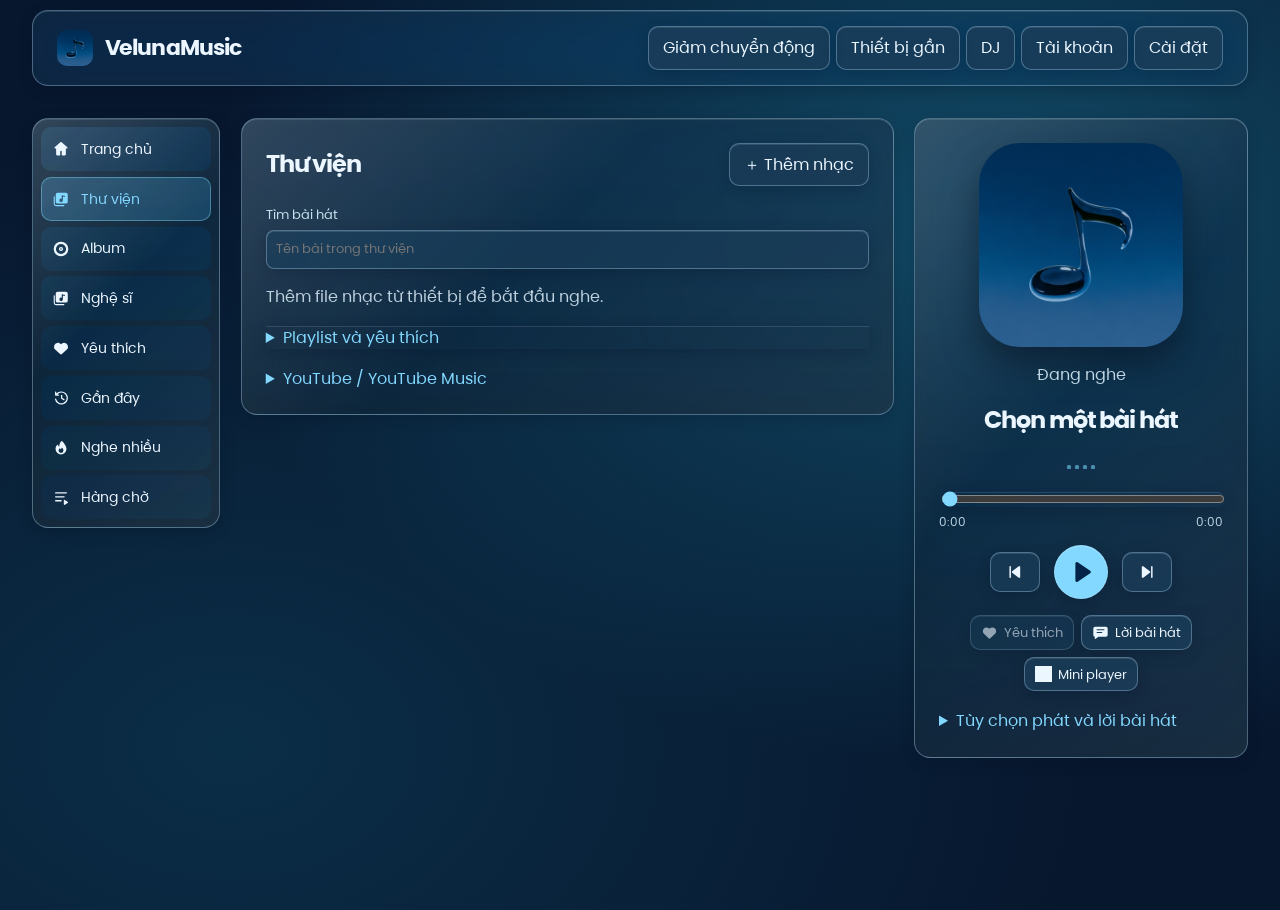
==== commit c477e50c: "feat: complete ytmusic backend, background handoff, windows stream server, and liquid glass site" ====
--- a/ui/index.html
+++ b/ui/index.html
@@ -4,7 +4,7 @@
   <meta charset="utf-8">
   <meta name="viewport" content="width=device-width,initial-scale=1">
   <meta name="theme-color" content="#07172e">
-  <meta http-equiv="Content-Security-Policy" content="default-src 'self'; script-src 'self'; style-src 'self' 'unsafe-inline'; img-src 'self' data: blob:; media-src 'self' asset: http://asset.localhost; connect-src 'self' ipc: http://ipc.localhost https://vkzrgfiopdnujookplbv.supabase.co wss://vkzrgfiopdnujookplbv.supabase.co https://api.openai.com https://openrouter.ai https://accounts.spotify.com https://api.spotify.com; frame-src 'none'; object-src 'none'; base-uri 'none'">
+  <meta http-equiv="Content-Security-Policy" content="default-src 'self'; script-src 'self'; style-src 'self' 'unsafe-inline'; img-src 'self' data: blob: https://lh3.googleusercontent.com https://i.ytimg.com https://yt3.ggpht.com; media-src 'self' asset: http://asset.localhost http://127.0.0.1:*; connect-src 'self' ipc: http://ipc.localhost https://vkzrgfiopdnujookplbv.supabase.co wss://vkzrgfiopdnujookplbv.supabase.co https://api.openai.com https://openrouter.ai https://accounts.spotify.com https://api.spotify.com; frame-src 'none'; object-src 'none'; base-uri 'none'">
   <title>VelunaMusic</title>
   <link rel="stylesheet" href="player.css">
   <link rel="stylesheet" href="theme.css">
@@ -23,13 +23,14 @@
   <script src="library.js" defer></script>
   <script src="listening.js" defer></script>
   <script src="sound.js" defer></script>
+  <script src="remote-mailbox.js" defer></script>
   <script src="remote.js" defer></script>
   <script src="account.js" defer></script>
 </head>
 <body>
   <header>
     <div class="brand"><img src="icon.png" width="36" height="36" alt="">VelunaMusic</div>
-    <nav><button id="nearby">Thiết bị gần</button> <button id="dj">DJ</button> <button id="account">Tài khoản</button> <button id="settings">Cài đặt</button></nav>
+    <nav><button id="motion-toggle" type="button" aria-pressed="false">Giảm chuyển động</button> <button id="nearby">Thiết bị gần</button> <button id="dj">DJ</button> <button id="account">Tài khoản</button> <button id="settings">Cài đặt</button></nav>
   </header>
   <main>
     <nav class="library-rail" aria-label="Duyệt thư viện">
@@ -46,7 +47,7 @@
       <div class="heading"><h1 id="library-heading">Thư viện</h1><button id="add">＋ Thêm nhạc</button></div>
       <section id="home-shelves" hidden></section>
       <label class="search">Tìm bài hát<input id="query" type="search" placeholder="Tên bài trong thư viện"></label>
-      <div id="group-picker" hidden><label><span id="group-label"></span> <select id="library-group"></select></label></div>
+      <div id="group-picker" hidden><label><span id="group-label"></span> <select id="library-group"></select></label> <button id="group-play" disabled>Phát tất cả</button></div>
       <div id="list"></div>
       <details id="playlist-panel" class="source-library"><summary>Playlist và yêu thích</summary>
         <form id="playlist-form"><label>Tên playlist <input id="playlist-name" required maxlength="100"></label><button>Tạo playlist</button></form>
@@ -60,14 +61,24 @@
         <p role="status" id="playlist-status"></p>
       </details>
       <details class="source-library"><summary>YouTube / YouTube Music</summary>
+        <form id="ytm-search-form">
+          <label class="search">Tìm kiếm YouTube Music<input id="ytm-query" type="search" required placeholder="Tên bài hát, live, remix, album, nghệ sĩ…"></label>
+          <label>Phân loại <select id="ytm-filter"><option value="all">Tất cả</option><option value="songs">Bài hát</option><option value="videos">Video</option><option value="albums">Album</option><option value="artists">Nghệ sĩ</option></select></label>
+          <button type="submit">Tìm YouTube Music</button>
+        </form>
+        <p id="ytm-status" role="status"></p>
+        <div id="ytm-detail" hidden></div>
+        <div id="ytm-results"></div>
         <form id="youtube-form"><label class="search">Liên kết video<input id="youtube-url" type="url" required placeholder="https://music.youtube.com/watch?v=…"></label>
           <label class="search">Tên hiển thị<input id="youtube-name" maxlength="160" placeholder="Tên bài hát"></label><button type="submit">Lưu vào thư viện</button></form>
         <p id="youtube-status" role="status"></p><div id="youtube-list"></div>
       </details>
     </section>
-    <aside>
-      <img id="cover" src="icon.png" alt="" width="220" height="220">
-      <p>Đang nghe</p><h2 id="title">Chọn một bài hát</h2><div id="now-artist"></div>
+    <aside id="now-playing">
+      <div class="cover-stage"><img id="cover" src="icon.png" alt="" width="220" height="220" crossorigin="anonymous"></div>
+      <p>Đang nghe</p><h2 id="title" tabindex="-1">Chọn một bài hát</h2><div id="now-artist"></div>
+      <div id="now-badges" class="meta-badges"><span id="now-source-badge" class="badge" hidden></span><span id="now-quality-badge" class="badge" hidden></span></div>
+      <div id="now-visualizer" class="visualizer" aria-hidden="true"><span></span><span></span><span></span><span></span></div>
       <input id="seek" aria-label="Vị trí phát" type="range" min="0" max="0" value="0">
       <div class="time"><span id="elapsed">0:00</span><span id="duration">0:00</span></div>
       <div class="transport">
@@ -75,7 +86,7 @@
         <button id="play" aria-label="Phát hoặc tạm dừng"></button>
         <button id="next" aria-label="Bài kế"></button>
       </div>
-      <div class="track-tools"><button id="now-favorite" disabled aria-pressed="false">Yêu thích</button> <button id="open-lyrics">Lời bài hát</button></div>
+      <div class="track-tools"><button id="now-favorite" disabled aria-pressed="false">Yêu thích</button> <button id="open-lyrics">Lời bài hát</button> <button id="collapse-mini" type="button" aria-pressed="false">Mini player</button></div>
       <div id="window-tools" hidden><button id="mini-player">Thu gọn</button><button id="tray-player">Ẩn xuống khay</button></div>
       <details class="listening"><summary>Tùy chọn phát và lời bài hát</summary>
         <label>Lặp <select id="repeat-mode"><option value="off">Tắt</option><option value="all">Hàng chờ</option><option value="one">Một bài</option></select></label>
@@ -94,6 +105,17 @@
       </details>
     </aside>
   </main>
+  <section id="mini-bar" class="mini-player" aria-label="Trình phát nổi" hidden>
+    <button id="mini-expand" type="button" class="mini-main" aria-label="Mở trình phát đầy đủ">
+      <img id="mini-cover" src="icon.png" alt="" width="44" height="44" crossorigin="anonymous">
+      <span class="mini-text"><strong id="mini-title">Chọn một bài hát</strong><small id="mini-meta"></small></span>
+    </button>
+    <div id="mini-visualizer" class="visualizer" aria-hidden="true"><span></span><span></span><span></span><span></span></div>
+    <div class="mini-actions">
+      <button id="mini-play" type="button" aria-label="Phát hoặc tạm dừng"></button>
+      <button id="mini-next" type="button" aria-label="Bài kế"></button>
+    </div>
+  </section>
   <p role="status" id="message"></p>
   <div id="nearby-drop" hidden>Thả bài để gửi sang PC</div>
   <dialog id="lyrics-dialog" aria-labelledby="lyrics-title"><h2 id="lyrics-title">Lời bài hát</h2><button id="lyrics-close">Đóng</button></dialog>
@@ -122,6 +144,8 @@
   </dialog>
   <dialog id="dj-dialog" aria-labelledby="dj-title">
     <h2 id="dj-title">DJ</h2>
+    <label>Album trong thư viện <select id="dj-album"><option value="">Chọn album</option></select></label>
+    <button id="dj-play-album" disabled>Áp dụng và phát album</button>
     <button id="dj-folder">Chọn thư mục album</button>
     <label><input id="dj-enabled" type="checkbox"> Chuyển bài tự động</label>
     <label>Phong cách <select id="dj-style"><option value="gentle">Nhẹ nhàng</option><option value="party">Party</option><option value="album">Giữ nguyên album</option></select></label>
@@ -155,13 +179,14 @@
           <button id="accept-transfer">Nhận trên máy này</button><button id="decline-transfer">Từ chối</button>
         </section>
         <h3>Điều khiển từ xa</h3>
-        <label><input id="remote-listen" type="checkbox"> Cho phép điều khiển máy này</label>
+        <label><input id="remote-listen" type="checkbox"> Cho phép điều khiển và tự nhận phiên nghe trên máy này</label>
         <label>Máy phát <select id="remote-device"></select></label>
         <div id="remote-controls"><button data-command="play">Phát</button><button data-command="pause">Dừng phát</button>
           <button data-command="previous">Trước</button><button data-command="next">Sau</button>
           <label>Vị trí <input id="remote-seek" type="range" min="0" max="0" step="1"></label>
           <label>Âm lượng máy phát <input id="remote-volume" type="range" min="0" max="100"></label>
-          <label>Hàng chờ máy phát <select id="remote-queue"></select></label><button data-command="select">Phát bài đã chọn</button></div>
+          <label>Hàng chờ máy phát <select id="remote-queue"></select></label><button data-command="select">Phát bài đã chọn</button><button data-command="up">Đưa lên</button><button data-command="down">Đưa xuống</button></div>
+        <div id="remote-conflict" hidden><p>Hàng chờ đã thay đổi. Chọn lại bài và vị trí trên hàng chờ mới, hoặc bỏ thao tác cũ.</p><button id="remote-reselect">Chọn lại</button><button id="remote-discard">Bỏ thao tác</button></div>
         <p id="remote-status" role="status"></p>
         <h3>Đồng bộ giao diện</h3>
         <button id="push-theme">Lưu giao diện từ máy này</button><button id="pull-theme">Nhận giao diện từ tài khoản</button>
@@ -201,7 +226,8 @@
       <option value="lyrics">Lời bài hát</option><option value="drop">Ô nhận bài</option><option value="playlist">Playlist</option>
       <option value="notice">Thông báo cập nhật</option><option value="transport">Điều khiển phát</option>
     </select></label>
-    <label>Kiểu kính <select id="glass-preset"><option value="">Tùy chỉnh</option><option value="clear">Trong</option><option value="frost">Mờ</option><option value="dark">Tối</option><option value="solid">Màu đặc</option></select></label>
+    <label>Kiểu kính <select id="glass-preset"><option value="">Tùy chỉnh</option><option value="clear">Kính trong</option><option value="frost">Kính mờ</option><option value="dark">Kính tối</option><option value="solid">Màu đặc</option></select></label>
+    <div id="glass-preset-bar" class="preset-bar" role="group" aria-label="Mẫu Liquid Glass"><button type="button" data-glass-preset="clear">Kính trong</button><button type="button" data-glass-preset="frost">Kính mờ</button><button type="button" data-glass-preset="dark">Kính tối</button><button type="button" data-glass-preset="solid">Màu đặc</button></div>
     <label>Màu kính <input type="color" id="glass-tint"></label>
     <label>Độ đậm <input type="range" id="glass-opacity" min="0" max="100"></label>
     <label>Độ mờ nền <input type="range" id="glass-blur" min="0" max="30"></label>
@@ -212,7 +238,9 @@
     <label>Bo góc <input type="range" id="glass-radius" min="0" max="42"></label>
     <label>Cỡ chữ <input type="range" id="theme-scale" min="90" max="150" step="5"></label>
     <label><input type="checkbox" id="theme-motion"> Hiệu ứng chuyển động</label>
-    <label>Mức chuyển động <select id="motion-level"><option value="full">Đầy đủ</option><option value="balanced">Cân bằng</option><option value="economy">Tiết kiệm</option></select></label>
+    <label>Mức chuyển động <select id="motion-level"><option value="full">Đầy đủ</option><option value="balanced">Cân bằng</option><option value="economy">Tiết kiệm</option><option value="reduced">Giảm chuyển động</option></select></label>
+    <label><input type="checkbox" id="dynamic-cover-bg" checked> Đổi màu nền động theo bìa đĩa</label>
+    <label><input type="checkbox" id="battery-saver" checked> Tự hạ blur/visualizer khi dùng pin</label>
     <label>Vị trí ảnh nền <select id="back-position"><option value="center">Giữa</option><option value="top">Trên</option><option value="bottom">Dưới</option></select></label>
     <label>Lớp phủ ảnh nền <input type="range" id="back-shade" min="0" max="95"></label>
     <button id="theme-inherit">Dùng lại thiết lập chung</button>
@@ -220,7 +248,7 @@
     <label>Ảnh nền <input id="background" type="file" accept="image/*"></label>
     <details><summary>Xuất hoặc nhập giao diện</summary><label>Dữ liệu giao diện <textarea id="theme-data" rows="4"></textarea></label>
       <button id="theme-export">Xuất để sao chép</button><button id="theme-import">Áp dụng dữ liệu đã dán</button><p id="theme-data-status" role="status"></p></details>
-    <details><summary>Giấy phép và tác giả</summary><p>VelunaMusic dùng GPL-3.0. Giao diện và bộ đọc lời có phần chuyển từ SimpMusic 2.6.0 của maxrave-dev và các tác giả đóng góp. Phông Poppins dùng SIL Open Font License.</p>
+    <details><summary>Giấy phép và tác giả</summary><p>VelunaMusic dùng GPL-3.0. Biểu tượng SVG trong thư mục simpmusic được vẽ mới cho VelunaMusic; bộ đọc lời và bố cục tham khảo SimpMusic 2.6.0 của maxrave-dev và các tác giả đóng góp. Phông Poppins dùng SIL Open Font License 1.1.</p>
       <details><summary>GPL-3.0</summary><pre id="license-gpl"></pre></details>
       <details><summary>Material Icons · Apache 2.0</summary><pre id="license-icons"></pre></details>
       <details><summary>Poppins · OFL 1.1</summary><pre id="license-font"></pre></details>
--- a/ui/player.css
+++ b/ui/player.css
@@ -1 +1 @@
-*{box-sizing:border-box}html{color-scheme:dark}body{--accent:#83d8ff;margin:0;min-height:100vh;background:radial-gradient(ellipse at 80% 28%,#124c68,transparent 55%),#07172e;color:#eff9ff;font:16px/1.45 "Segoe UI",Roboto,sans-serif;background-attachment:fixed;background-size:cover}header,main,#message{width:min(1100px,93vw);margin:auto}header,.brand,.heading,.transport,.time{display:flex;align-items:center;justify-content:space-between}.brand{gap:12px;font-weight:700;letter-spacing:-.04em;font-size:22px}.brand img{border-radius:10px}header{height:76px;border-bottom:1px solid #bdf2ff30}button,input{font:inherit}button{cursor:pointer;color:#eff9ff;background:#37577099;border:1px solid #c3e7ff45;padding:9px 14px;border-radius:12px}button:hover{background:#4d7590b0}button:disabled{opacity:.6}main{display:grid;grid-template-columns:minmax(0,1.4fr) minmax(270px,.8fr);gap:24px;align-items:start;padding:32px 0}.collection,aside,dialog{border:1px solid #bbddff40;background:linear-gradient(140deg,#16324bcc,#10233be8);backdrop-filter:blur(16px);border-radius:24px;padding:24px;box-shadow:0 16px 45px #00112544,inset 0 1px #fff1}h1,h2{letter-spacing:-.045em;margin:0}.heading{margin-bottom:20px}.search{display:grid;color:#c6e1ee;gap:5px;font-size:13px}.search input{border:1px solid #acd8f133;border-radius:10px;background:#07192dcc;padding:9px;color:white}.row{width:100%;display:flex;justify-content:space-between;gap:14px;text-align:left;border:0;border-bottom:1px solid #afcdec25;background:transparent;border-radius:0;padding:12px 4px;word-break:break-word}.row[aria-current=true]{color:var(--accent)}aside{text-align:center}#cover{width:min(72%,240px);height:auto;border-radius:20%;box-shadow:0 16px 35px #07102088}aside p,.time,#message{color:#bfd6e4}.time{font-size:12px}.transport{justify-content:center;gap:14px;margin-top:15px}#play{border-radius:50%;width:54px;height:54px;background:var(--accent);color:#032348}#seek{width:100%;accent-color:var(--accent);margin-top:20px}dialog{color:#edfaff;background:#183851ec;max-width:min(410px,90vw)}dialog::backdrop{background:#00102099;backdrop-filter:blur(6px)}dialog label,dialog button{display:block;margin:12px 0}#list{margin-top:12px}#list p{color:#bdd1df}button:focus-visible,a:focus-visible{outline:2px solid var(--accent)}@media(max-width:690px){main{grid-template-columns:1fr;gap:14px;padding:14px 0}.collection,aside{padding:16px}aside{grid-row:1}#cover{width:76px;float:left;margin-right:12px}aside p{margin:0}aside h2{font-size:20px}header{height:58px}.transport{margin-top:5px}.heading{margin-bottom:10px}}@media(prefers-reduced-motion:no-preference){dialog[open]{animation:appear .22s ease-out}button{transition:background .15s,transform .15s}button:active{transform:scale(.97)}@keyframes appear{from{opacity:0;transform:translateY(8px)}}}
+*{box-sizing:border-box}html{color-scheme:dark}body{--accent:#83d8ff;margin:0;min-height:100vh;background:radial-gradient(ellipse at 80% 28%,var(--cover-bg-1,#124c68),transparent 58%),radial-gradient(ellipse at 18% 82%,var(--cover-bg-2,#0b2e47),transparent 60%),#07172e;color:#eff9ff;font:16px/1.45 "Segoe UI",Roboto,sans-serif;background-attachment:fixed;background-size:cover}header,main,#message{width:min(1100px,93vw);margin:auto}header,.brand,.heading,.transport,.time{display:flex;align-items:center;justify-content:space-between}.brand{gap:12px;font-weight:700;letter-spacing:-.04em;font-size:22px}.brand img{border-radius:10px}header{height:76px;border-bottom:1px solid #bdf2ff30}button,input{font:inherit}button{cursor:pointer;color:#eff9ff;background:#37577099;border:1px solid #c3e7ff45;padding:9px 14px;border-radius:12px}button:hover{background:#4d7590b0}button:disabled{opacity:.6}main{display:grid;grid-template-columns:minmax(0,1.4fr) minmax(270px,.8fr);gap:24px;align-items:start;padding:32px 0 98px}.collection,aside,dialog{border:1px solid #bbddff40;background:linear-gradient(140deg,#16324bcc,#10233be8);backdrop-filter:blur(16px);border-radius:24px;padding:24px;box-shadow:0 16px 45px #00112544,inset 0 1px #fff1}h1,h2{letter-spacing:-.045em;margin:0}.heading{margin-bottom:20px}.search{display:grid;color:#c6e1ee;gap:5px;font-size:13px}.search input{border:1px solid #acd8f133;border-radius:10px;background:#07192dcc;padding:9px;color:white}.row{width:100%;display:flex;justify-content:space-between;gap:14px;text-align:left;border:0;border-bottom:1px solid #afcdec25;background:transparent;border-radius:0;padding:12px 4px;word-break:break-word}.row[aria-current=true]{color:var(--accent)}aside{text-align:center}#cover{width:min(72%,240px);height:auto;border-radius:20%;box-shadow:0 16px 35px #07102088}aside p,.time,#message{color:#bfd6e4}.time{font-size:12px}.transport{justify-content:center;gap:14px;margin-top:15px}#play{border-radius:50%;width:54px;height:54px;background:var(--accent);color:#032348}#seek{width:100%;accent-color:var(--accent);margin-top:20px}dialog{color:#edfaff;background:#183851ec;max-width:min(410px,90vw)}dialog::backdrop{background:#00102099;backdrop-filter:blur(6px)}dialog label,dialog button{display:block;margin:12px 0}#list{margin-top:12px}#list p{color:#bdd1df}button:focus-visible,a:focus-visible,input:focus-visible,select:focus-visible,summary:focus-visible{outline:2px solid var(--accent);outline-offset:3px}@media(max-width:690px){main{grid-template-columns:1fr;gap:14px;padding:14px 0 98px}.collection,aside{padding:16px}aside{grid-row:1}#cover{width:76px;float:left;margin-right:12px}aside p{margin:0}aside h2{font-size:20px}header{height:58px}.transport{margin-top:5px}.heading{margin-bottom:10px}}@media(prefers-reduced-motion:no-preference){dialog[open]{animation:appear .22s ease-out}button{transition:background .15s ease-out,box-shadow 150ms ease-out,scale 180ms ease-out;transition-timing-function:ease-out,ease-out,linear(0,0.45 18%,1.08 44%,0.97 70%,1)}button:active{scale:.97}@keyframes appear{from{opacity:0;transform:translateY(8px)}}}
--- a/ui/theme.css
+++ b/ui/theme.css
@@ -1,54 +1,98 @@
-body{font-size:calc(1rem * var(--type-scale,1));--type-scale:1}
-header,.collection,aside,dialog,button,.row,input:not([type=checkbox]):not([type=color]),select,fieldset {
-  color:#ecf6ff;
+body{font-size:calc(1rem * var(--type-scale,1));--type-scale:1;--badge-bg:#2a4f6b;transition:background-color .45s ease}
+body[data-cover-bg=on]{background:radial-gradient(ellipse at 78% 24%,var(--cover-bg-1,#124c68),transparent 56%),radial-gradient(ellipse at 18% 82%,var(--cover-bg-2,#0b2e47),transparent 58%),#07172e}
+header,.collection,aside,dialog,button,.row,input:not([type=checkbox]):not([type=color]),select,fieldset,.mini-player,.preset-bar button,.library-rail {
+  color:var(--glass-text,#ecf6ff);
   background-color:color-mix(in srgb,var(--glass-tint,#183850) calc(var(--glass-opacity,75)*1%),transparent);
   border:1px solid rgb(184 225 255 / calc(var(--glass-border,22)/100));
   border-radius:calc(var(--glass-radius,16)*1px);
-  backdrop-filter:blur(calc(var(--glass-blur,12)*1px));
+  backdrop-filter:blur(calc(var(--glass-blur,12)*1px)) saturate(1.5) brightness(1.04);
 }
-header{width:min(1100px,94vw);margin:10px auto 0;padding:0 clamp(10px,2vw,24px)}
-.collection,aside,dialog{background-image:linear-gradient(140deg,#d6f3ff0c,transparent 54%)}
-dialog{max-height:min(82vh,800px);overflow:auto;width:min(420px,92vw)}
+body[data-preset=clear]{--glass-tint:#1d4260;--glass-opacity:24;--glass-blur:6;--glass-border:36;--glass-highlight:14;--glass-shadow:16}
+body[data-preset=frost]{--glass-tint:#1b3c57;--glass-opacity:62;--glass-blur:20;--glass-border:34;--glass-highlight:12;--glass-shadow:22}
+body[data-preset=dark]{--glass-tint:#0b1929;--glass-opacity:90;--glass-blur:10;--glass-border:18;--glass-highlight:6;--glass-shadow:28}
+body[data-preset=solid]{--glass-tint:#122538;--glass-opacity:100;--glass-blur:0;--glass-border:22;--glass-highlight:4;--glass-shadow:24}
+body[data-preset=solid] header,body[data-preset=solid] .collection,body[data-preset=solid] aside,body[data-preset=solid] dialog,body[data-preset=solid] .mini-player,body[data-preset=solid] .library-rail{backdrop-filter:none}
+body[data-power=battery] header,body[data-power=battery] .collection,body[data-power=battery] aside,body[data-power=battery] dialog,body[data-power=battery] .mini-player,body[data-power=battery] .library-rail,body[data-power=battery] #lyrics-lines{backdrop-filter:blur(min(4px,calc(var(--glass-blur,12)*1px)))}
+body[data-window-state=hidden] header,body[data-window-state=hidden] .collection,body[data-window-state=hidden] aside,body[data-window-state=hidden] dialog,body[data-window-state=hidden] .mini-player,body[data-window-state=hidden] .library-rail,body[data-window-state=hidden] #lyrics-lines,body[data-intensity=economy] *{backdrop-filter:none}
+header{width:min(1100px,94vw);margin:10px auto 0;padding:0 clamp(10px,2vw,24px);gap:8px}
+header nav{display:flex;align-items:center;gap:6px;flex-wrap:wrap}
+.collection,aside,dialog,.library-rail{background-image:linear-gradient(135deg,rgb(255 255 255 / 14%),transparent 44%,rgb(255 255 255 / 5%)),linear-gradient(180deg,rgb(0 0 0 / 12%),rgb(0 0 0 / 28%))}
+dialog{max-height:min(82vh,800px);overflow:auto;width:min(440px,92vw)}
 dialog h3{font-size:1.05em;margin:1em 0 .35em}
 dialog label{display:flex;align-items:center;flex-wrap:wrap;justify-content:space-between;gap:.45em}
 dialog input:not([type=checkbox]):not([type=color]),select{min-width:0;max-width:100%;padding:5px 9px}
 dialog button{display:inline-block;margin:4px 2px;line-height:1.25}
+.preset-bar{display:flex;flex-wrap:wrap;gap:6px;margin:8px 0}
+.preset-bar button{padding:.4rem .68rem;font-size:.82em}
+.preset-bar button[aria-pressed=true],#motion-toggle[aria-pressed=true],#collapse-mini[aria-pressed=true]{background:var(--accent);color:#032348;border-color:var(--accent)}
 fieldset[hidden],section[hidden]{display:none}
 fieldset{padding:10px}
 select option{background:#132e45;color:#f3faff}
 .row{margin:3px 0;padding:10px;backdrop-filter:none}
 .row[aria-current=true]{box-shadow:inset 3px 0 var(--accent);background-color:color-mix(in srgb,var(--accent) 12%,transparent)}
-#play{background:var(--accent);border-radius:50%}
+#play,#mini-play{background:var(--accent);color:#032348;border-radius:50%}
 #seek{accent-color:var(--accent);height:16px}
 a,button,input,select{touch-action:manipulation}
+.meta-badges{display:flex;flex-wrap:wrap;justify-content:center;gap:6px;margin:.45rem 0 .2rem}
+.badge{display:inline-flex;align-items:center;padding:.2rem .58rem;border-radius:999px;font-size:.76em;font-weight:700;--badge-bg:var(--cover-accent,#2a4f6b);background-color:var(--badge-bg);color:#eff9ff;color:color(from var(--badge-bg) xyz-d65 calc(max(0,sign(.17913 - y))*.9505) max(0,sign(.17913 - y)) calc(max(0,sign(.17913 - y))*1.089));color:contrast-color(var(--badge-bg));border:1px solid rgb(255 255 255 / 22%)}
+.cover-stage{display:flex;justify-content:center;align-items:center}
+.visualizer{display:flex;align-items:flex-end;justify-content:center;gap:4px;height:18px;margin:.4rem auto .1rem}
+.visualizer span{width:4px;height:14px;border-radius:99px;background:var(--cover-accent,var(--accent));opacity:.55;transform:scaleY(.28);transform-origin:bottom}
+.mini-player{position:fixed;bottom:max(12px,env(safe-area-inset-bottom));left:50%;translate:-50% 0;z-index:25;width:min(680px,94vw);min-height:56px;display:flex;align-items:center;justify-content:space-between;gap:10px;padding:6px 12px;border-radius:28px;background-image:radial-gradient(circle at var(--touch-x,50%) var(--touch-y,50%),rgb(255 255 255 / 12%),transparent 58%),linear-gradient(135deg,rgb(255 255 255 / 16%),transparent 42%,rgb(255 255 255 / 5%)),linear-gradient(180deg,rgb(0 0 0 / 12%),rgb(0 0 0 / 34%));box-shadow:inset 0 1px rgb(255 255 255 / 20%),0 14px 36px rgb(3 13 32 / 52%)}
+.mini-player.is-pressed{background-image:radial-gradient(circle at var(--touch-x,50%) var(--touch-y,50%),rgb(255 255 255 / 22%),transparent 60%),linear-gradient(135deg,rgb(255 255 255 / 18%),transparent 42%,rgb(255 255 255 / 8%)),linear-gradient(180deg,rgb(0 0 0 / 14%),rgb(0 0 0 / 38%))}
+body:not([data-preset=solid]):not([data-power=battery]):not([data-window-state=hidden]):not([data-intensity=economy]) .mini-player.is-pressed{backdrop-filter:blur(calc((var(--glass-blur,12) + 2) * 1px)) saturate(1.55) brightness(1.06)}
+.mini-main{display:flex;align-items:center;gap:10px;flex:1;min-width:0;text-align:left;background:transparent;border:0;padding:4px 6px;backdrop-filter:none;box-shadow:none}
+.mini-main img{width:44px;height:44px;border-radius:10px;object-fit:cover;flex:none}
+.mini-text{display:grid;min-width:0;gap:2px}
+.mini-text strong,.mini-text small{white-space:nowrap;overflow:hidden;text-overflow:ellipsis}
+.mini-text small{font-size:.76em;opacity:.8}
+.mini-actions{display:flex;align-items:center;gap:6px;flex:none}
+.mini-actions button{min-width:44px;min-height:44px;padding:0;display:inline-flex;align-items:center;justify-content:center}
+.mini-actions button::before{display:inline-block;content:"";width:1.25em;height:1.25em;background:currentColor;mask:var(--glyph) center/contain no-repeat;-webkit-mask:var(--glyph) center/contain no-repeat}
+#mini-play{--glyph:url(simpmusic/play.svg)}
+body[data-playing=true] #mini-play{--glyph:url(simpmusic/pause.svg)}
+#mini-next{--glyph:url(simpmusic/next.svg)}
+.lyric-line .sung-past{color:var(--accent);opacity:.95}
+.lyric-line .sung{color:var(--glass-text,#fff);background:linear-gradient(90deg,color-mix(in srgb,var(--accent) 42%,transparent) var(--word-fill,100%),transparent var(--word-fill,100%));border-radius:4px;padding:0 2px;text-shadow:0 0 .6em var(--accent)}
 @media(prefers-reduced-motion:no-preference){
-  body[data-motion=on] #cover{transition:transform .5s ease,box-shadow .5s ease}
-  body[data-motion=on][data-playing=true] #cover{transform:rotate(-4deg) scale(1.025);box-shadow:0 12px 40px color-mix(in srgb,var(--accent) 20%,transparent)}
-  body[data-motion=on] .row[aria-current=true]{animation:track-enter .32s ease-out}
+  body[data-motion=on]:not([data-intensity=economy]):not([data-intensity=reduced]) #cover{transition:transform .5s ease,box-shadow .5s ease}
+  body[data-motion=on]:not([data-intensity=economy]):not([data-intensity=reduced])[data-playing=true] #cover{transform:rotate(-3deg) scale(1.02);box-shadow:0 12px 40px color-mix(in srgb,var(--cover-accent,var(--accent)) 28%,transparent)}
+  body[data-motion=on]:not([data-intensity=economy]):not([data-intensity=reduced]) .row[aria-current=true]{animation:track-enter .32s ease-out}
+  body[data-motion=on]:not([data-intensity=economy]):not([data-intensity=reduced]) button:hover{box-shadow:0 6px 18px rgb(0 14 34 / 32%)}
+  body[data-motion=on]:not([data-intensity=economy]):not([data-intensity=reduced]) .mini-player{transition:transform 320ms ease-out,box-shadow 220ms ease-out;transition-timing-function:linear(0,0.45 18%,1.08 44%,0.97 70%,1),ease-out}
+  body[data-motion=on]:not([data-intensity=economy]):not([data-intensity=reduced]) .mini-player.is-pressed,body[data-motion=on]:not([data-intensity=economy]):not([data-intensity=reduced]) .mini-player:active{transform:scale(1.02)}
+  body[data-playing=true][data-motion=on]:not([data-intensity=economy]):not([data-intensity=reduced]):not([data-power=battery]):not([data-window-state=hidden]) .visualizer span{opacity:.95;animation:veluna-bar .82s ease-in-out infinite alternate}
+  body[data-playing=true][data-motion=on] .visualizer span:nth-child(2){animation-delay:.16s}
+  body[data-playing=true][data-motion=on] .visualizer span:nth-child(3){animation-delay:.32s}
+  body[data-playing=true][data-motion=on] .visualizer span:nth-child(4){animation-delay:.48s}
+  ::view-transition-group(cover-hero){animation-duration:460ms;animation-timing-function:ease-out;animation-timing-function:linear(0,0.016 .5%,0.06 1%,0.226 2%,1.08 18%,0.97 42%,1.01 68%,1)}
+  ::view-transition-old(cover-hero),::view-transition-new(cover-hero){height:100%;width:100%;object-fit:cover;border-radius:inherit}
   @keyframes track-enter{from{transform:translateX(-5px);opacity:.65}}
+  @keyframes veluna-bar{0%{transform:scaleY(.28)}100%{transform:scaleY(1)}}
+  @keyframes glass-open{from{opacity:0;transform:translateY(16px) scale(.94)}}
+  body[data-motion=on][data-intensity=full] dialog[open]{animation:glass-open .38s ease-out;animation-timing-function:linear(0,0.45 15%,1.08 38%,0.97 65%,1)}
+  body[data-motion=on][data-intensity=full] #nearby-drop:not([hidden]){animation:glass-open .32s ease-out}
 }
-body[data-motion=off] *,body[data-motion=off] *::before,body[data-motion=off] *::after{animation:none!important;transition:none!important}
-@media(max-width:470px){header{width:96vw}.brand{font-size:1rem;gap:6px}.brand img{width:29px;height:29px}header nav button{padding:7px 8px;font-size:.85em}}
-
-#nearby-qr{width:min(200px,100%);height:auto;display:block;margin:12px auto;image-rendering:pixelated}#nearby-drop{position:fixed;bottom:5vh;left:5vw;right:5vw;z-index:4;background:#10436df2;color:white;border:2px dashed #87d7ff;border-radius:20px;padding:30px;text-align:center;box-shadow:0 12px 50px #00122288}#nearby-drop.over{background:#146f91;transform:scale(1.025)}[hidden]{display:none!important}#nearby-progress{width:100%;accent-color:var(--accent)}#nearby-dialog select[multiple]{width:100%}@media(max-width:470px){header{height:auto;min-height:58px;gap:6px;flex-wrap:wrap;padding:6px 8px}header nav{display:flex;gap:1px;flex-wrap:wrap}header nav button{font-size:.79em;padding:6px 7px}}
+@media(prefers-reduced-motion:reduce){
+  ::view-transition-group(*),::view-transition-old(*),::view-transition-new(*){animation:none!important}
+}
+body[data-motion=off] ::view-transition-group(*),body[data-motion=off] ::view-transition-old(*),body[data-motion=off] ::view-transition-new(*),body[data-intensity=reduced] ::view-transition-group(*){animation:none!important}
+@media(max-width:470px){header{width:96vw}.brand{font-size:1rem;gap:6px}.brand img{width:29px;height:29px}header nav button{padding:7px 8px;font-size:.82em}}
+#nearby-qr{width:min(200px,100%);height:auto;display:block;margin:12px auto;image-rendering:pixelated}#nearby-drop{position:fixed;bottom:5vh;left:5vw;right:5vw;z-index:4;background:#10436df2;color:white;border:2px dashed #87d7ff;border-radius:20px;padding:30px;text-align:center;box-shadow:0 12px 50px #00122288}#nearby-drop.over{background:#146f91;transform:scale(1.025)}[hidden]{display:none!important}#nearby-progress{width:100%;accent-color:var(--accent)}#nearby-dialog select[multiple]{width:100%}@media(max-width:470px){header{height:auto;min-height:58px;gap:6px;flex-wrap:wrap;padding:6px 8px}header nav{display:flex;gap:3px;flex-wrap:wrap}header nav button{font-size:.78em;padding:6px 7px}.mini-player{width:96vw;padding:6px 10px}}
 .source-library{margin-top:18px}.source-library summary{cursor:pointer;color:var(--accent)}.source-library form{display:grid;gap:8px;margin:12px 0}.source-library form>button{justify-self:start}#youtube-list>div{display:flex;justify-content:space-between;gap:8px}
 .track-drag{float:right;touch-action:none;user-select:none;padding:0 .65rem;cursor:grab;color:var(--accent)}
 .listening{clear:both;text-align:left;margin-top:18px}.listening label,#playlist-panel>label{display:block;margin:10px 0}
-.listening summary{cursor:pointer;color:var(--accent)}#lyrics-lines{position:relative;max-height:9em;overflow:auto}
-#lyrics-lines p{margin:.35rem 0;color:inherit;opacity:.7}#lyrics-lines [aria-current=true]{color:var(--accent);font-weight:700;opacity:1}
+.listening summary{cursor:pointer;color:var(--accent)}#lyrics-lines{position:relative;max-height:11em;overflow:auto;scroll-behavior:smooth}
+body[data-motion=off] #lyrics-lines,body[data-intensity=reduced] #lyrics-lines{scroll-behavior:auto}
+#lyrics-lines p{margin:.35rem 0;color:inherit;opacity:.68}#lyrics-lines [aria-current=true]{color:var(--accent);font-weight:700;opacity:1}
 #playlist-items li{margin:.4rem 0}#playlist-items button{font-size:.8em;padding:4px 7px}
 #window-tools{margin:.6rem auto 0}#window-tools button{padding:.35rem .6rem;font-size:.8em}
 body[data-mini=true] header,body[data-mini=true] .collection,body[data-mini=true] .listening,body[data-mini=true] #message{display:none}
 body[data-mini=true] main{display:block;padding:.45rem;width:100%}body[data-mini=true] aside{min-height:0;padding:.6rem}
 body[data-mini=true] #cover{width:62px;float:left;margin-right:.8rem}body[data-mini=true] aside p{margin:0}
-header,.collection,aside,dialog,button,.row,input,select,textarea,fieldset,#lyrics-lines,#nearby-drop,#playlist-panel{
+header,.collection,aside,dialog,button,.row,input,select,textarea,fieldset,#lyrics-lines,#nearby-drop,#playlist-panel,.mini-player{
   color:var(--glass-text,#ecf6ff);box-shadow:inset 0 1px rgb(236 250 255 / calc(var(--glass-highlight,8)/100)),0 4px 14px rgb(3 13 32 / calc(var(--glass-shadow,18)/100))}
 #lyrics-lines:not(:empty),#playlist-panel[open],#nearby-drop{border-radius:calc(var(--glass-radius,15)*1px);padding:.65rem;background-color:color-mix(in srgb,var(--glass-tint,#19374f) calc(var(--glass-opacity,78)*1%),transparent);backdrop-filter:blur(calc(var(--glass-blur,12)*1px))}
-body[data-intensity=economy] *,body[data-intensity=economy] *::before{animation-duration:.01ms!important;transition-duration:.01ms!important;backdrop-filter:none}
-@media(prefers-reduced-motion:no-preference){
-  body[data-motion=on][data-intensity=full] dialog[open]{animation:glass-open .38s cubic-bezier(.15,1.2,.35,1)}
-  body[data-motion=on][data-intensity=full] #nearby-drop:not([hidden]){animation:glass-open .32s ease-out}
-  body[data-motion=on][data-intensity=full] button:hover{transform:translateY(-2px)}
-  @keyframes glass-open{from{opacity:0;transform:translateY(16px) scale(.94)}}
-}
-@media(prefers-reduced-motion:reduce){*,*::before,*::after{animation-duration:.01ms!important;transition-duration:.01ms!important}}
+
+body[data-window-state=hidden] :is(#playlist-panel,#lyrics-lines,#nearby-drop,.mini-player),
+body[data-window-state=hidden] *::before,body[data-window-state=hidden] *::after{backdrop-filter:none!important;animation-play-state:paused!important}
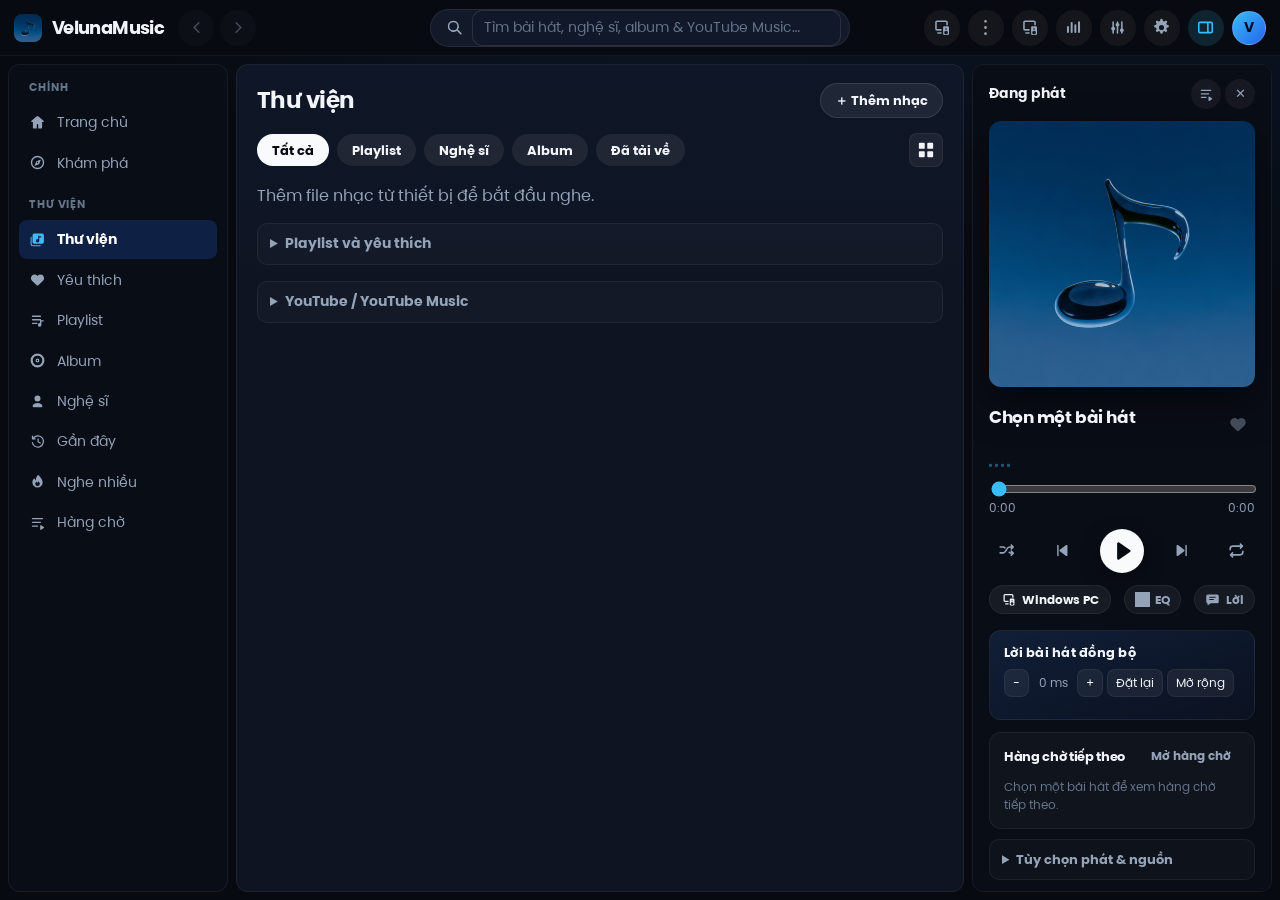
==== commit 15d522ce: "feat: add unified search, gapless/crossfade, Spotify Connect & UI, 10-band EQ, SMTC/Discord RPC, off" ====
--- a/ui/index.html
+++ b/ui/index.html
@@ -2,13 +2,14 @@
 <html lang="vi">
 <head>
   <meta charset="utf-8">
-  <meta name="viewport" content="width=device-width,initial-scale=1">
-  <meta name="theme-color" content="#07172e">
-  <meta http-equiv="Content-Security-Policy" content="default-src 'self'; script-src 'self'; style-src 'self' 'unsafe-inline'; img-src 'self' data: blob: https://lh3.googleusercontent.com https://i.ytimg.com https://yt3.ggpht.com; media-src 'self' asset: http://asset.localhost http://127.0.0.1:*; connect-src 'self' ipc: http://ipc.localhost https://vkzrgfiopdnujookplbv.supabase.co wss://vkzrgfiopdnujookplbv.supabase.co https://api.openai.com https://openrouter.ai https://accounts.spotify.com https://api.spotify.com; frame-src 'none'; object-src 'none'; base-uri 'none'">
+  <meta name="viewport" content="width=device-width,initial-scale=1,viewport-fit=cover">
+  <meta name="theme-color" content="#070a10">
+  <meta http-equiv="Content-Security-Policy" content="default-src 'self'; script-src 'self'; style-src 'self' 'unsafe-inline'; img-src 'self' data: blob: https://lh3.googleusercontent.com https://i.ytimg.com https://yt3.ggpht.com https://yt3.googleusercontent.com; media-src 'self' asset: http://asset.localhost http://127.0.0.1:*; connect-src 'self' ipc: http://ipc.localhost https://api.github.com https://vkzrgfiopdnujookplbv.supabase.co wss://vkzrgfiopdnujookplbv.supabase.co https://api.openai.com https://openrouter.ai https://accounts.spotify.com https://api.spotify.com; frame-src 'none'; object-src 'none'; base-uri 'none'">
   <title>VelunaMusic</title>
   <link rel="stylesheet" href="player.css">
   <link rel="stylesheet" href="theme.css">
   <link rel="stylesheet" href="library.css">
+  <script src="utils.js" defer></script>
   <script src="lrc.js" defer></script>
   <script src="player.js" defer></script>
   <script src="cloud-config.js" defer></script>
@@ -22,32 +23,121 @@
   <script src="playlists.js" defer></script>
   <script src="library.js" defer></script>
   <script src="listening.js" defer></script>
+  <script src="eq.js" defer></script>
   <script src="sound.js" defer></script>
   <script src="remote-mailbox.js" defer></script>
   <script src="remote.js" defer></script>
   <script src="account.js" defer></script>
 </head>
-<body>
-  <header>
-    <div class="brand"><img src="icon.png" width="36" height="36" alt="">VelunaMusic</div>
-    <nav><button id="motion-toggle" type="button" aria-pressed="false">Giảm chuyển động</button> <button id="nearby">Thiết bị gần</button> <button id="dj">DJ</button> <button id="account">Tài khoản</button> <button id="settings">Cài đặt</button></nav>
+<body data-app-version="0.1.0">
+  <header class="app-topbar">
+    <div class="topbar-left">
+      <div class="brand"><img src="icon.png" width="28" height="28" alt=""><span>VelunaMusic</span></div>
+      <div class="history-nav" aria-label="Lịch sử điều hướng">
+        <button id="nav-back" type="button" class="icon-circle-btn" aria-label="Quay lại" disabled><i class="glyph" style="--glyph:url(simpmusic/chevron-left.svg)" aria-hidden="true"></i></button>
+        <button id="nav-forward" type="button" class="icon-circle-btn" aria-label="Đi tiếp" disabled><i class="glyph" style="--glyph:url(simpmusic/chevron-right.svg)" aria-hidden="true"></i></button>
+      </div>
+    </div>
+    <div class="topbar-search">
+      <div class="unified-search-bar">
+        <i class="glyph search-pill-icon" style="--glyph:url(simpmusic/search.svg)" aria-hidden="true"></i>
+        <label class="visually-hidden" for="query">Tìm kiếm</label>
+        <input id="query" type="search" placeholder="Tìm bài hát, nghệ sĩ, album &amp; YouTube Music…" autocomplete="off">
+        <button id="query-clear" type="button" class="search-clear-btn" hidden aria-label="Xóa từ khóa tìm kiếm">✕</button>
+      </div>
+    </div>
+    <nav class="header-nav topbar-actions" aria-label="Tiện ích nhanh">
+      <button id="connect-open" type="button" class="icon-circle-btn connect-trigger" title="Thiết bị phát &amp; Handoff" aria-label="Chọn thiết bị phát"><i class="glyph" style="--glyph:url(simpmusic/devices.svg)" aria-hidden="true"></i></button>
+      <button id="mobile-more" type="button" class="icon-circle-btn mobile-more-btn" aria-label="Mở menu tùy chọn" aria-expanded="false" aria-controls="header-tools-menu"><i class="glyph" style="--glyph:url(simpmusic/more.svg)" aria-hidden="true"></i></button>
+      <div id="header-tools-menu" class="header-tools-menu">
+        <button id="nearby" type="button" class="icon-circle-btn mobile-menu-only" title="Thiết bị gần (LAN)" aria-label="Thiết bị gần"><i class="glyph" style="--glyph:url(simpmusic/devices.svg)" aria-hidden="true"></i><span class="menu-item-label">Thiết bị gần</span></button>
+        <button id="topbar-eq" type="button" class="icon-circle-btn" title="Equalizer 10 dải tần" aria-label="Mở Equalizer 10 dải tần" aria-pressed="false"><i class="glyph" style="--glyph:url(simpmusic/eq.svg)" aria-hidden="true"></i><span class="menu-item-label">Equalizer</span></button>
+        <button id="dj" type="button" class="icon-circle-btn" title="DJ &amp; AutoMix" aria-label="DJ và AutoMix"><i class="glyph" style="--glyph:url(simpmusic/dj.svg)" aria-hidden="true"></i><span class="menu-item-label">DJ &amp; AutoMix</span></button>
+        <button id="settings" type="button" class="icon-circle-btn" title="Cài đặt" aria-label="Cài đặt"><i class="glyph" style="--glyph:url(simpmusic/settings.svg)" aria-hidden="true"></i><span class="menu-item-label">Cài đặt</span></button>
+        <button id="now-panel-toggle" type="button" class="icon-circle-btn desktop-only-btn" title="Đóng / mở cột Đang phát" aria-pressed="true" aria-label="Đóng hoặc mở cột Đang phát"><i class="glyph" style="--glyph:url(simpmusic/panel-right.svg)" aria-hidden="true"></i></button>
+        <button id="account" type="button" class="account-avatar-btn" title="Tài khoản VelunaMusic" aria-label="Tài khoản"><span id="account-avatar-label">V</span><span class="menu-item-label">Tài khoản</span></button>
+      </div>
+    </nav>
   </header>
   <main>
     <nav class="library-rail" aria-label="Duyệt thư viện">
-      <button data-view="home" aria-pressed="false"><i class="glyph" style="--glyph:url(simpmusic/home.svg)" aria-hidden="true"></i>Trang chủ</button>
-      <button data-view="all" aria-pressed="true"><i class="glyph" style="--glyph:url(simpmusic/library.svg)" aria-hidden="true"></i>Thư viện</button>
-      <button data-view="album" aria-pressed="false"><i class="glyph" style="--glyph:url(simpmusic/album.svg)" aria-hidden="true"></i>Album</button>
-      <button data-view="artist" aria-pressed="false"><i class="glyph" style="--glyph:url(simpmusic/library.svg)" aria-hidden="true"></i>Nghệ sĩ</button>
-      <button data-view="favorite" aria-pressed="false"><i class="glyph" style="--glyph:url(simpmusic/favorite.svg)" aria-hidden="true"></i>Yêu thích</button>
-      <button data-view="recent" aria-pressed="false"><i class="glyph" style="--glyph:url(simpmusic/recent.svg)" aria-hidden="true"></i>Gần đây</button>
-      <button data-view="popular" aria-pressed="false"><i class="glyph" style="--glyph:url(simpmusic/popular.svg)" aria-hidden="true"></i>Nghe nhiều</button>
-      <button data-view="queue" aria-pressed="false"><i class="glyph" style="--glyph:url(simpmusic/queue.svg)" aria-hidden="true"></i>Hàng chờ</button>
+      <div class="rail-group">
+        <p class="rail-group-label">Chính</p>
+        <button type="button" data-view="home" aria-pressed="false"><i class="glyph" style="--glyph:url(simpmusic/home.svg)" aria-hidden="true"></i><span>Trang chủ</span></button>
+        <button type="button" data-view="discover" aria-pressed="false"><i class="glyph" style="--glyph:url(simpmusic/discover.svg)" aria-hidden="true"></i><span>Khám phá</span></button>
+      </div>
+      <div class="rail-group">
+        <p class="rail-group-label">Thư viện</p>
+        <button type="button" data-view="all" aria-pressed="true"><i class="glyph" style="--glyph:url(simpmusic/library.svg)" aria-hidden="true"></i><span>Thư viện</span></button>
+        <button type="button" data-view="favorite" aria-pressed="false"><i class="glyph" style="--glyph:url(simpmusic/favorite.svg)" aria-hidden="true"></i><span>Yêu thích</span></button>
+        <button type="button" data-view="playlists" aria-pressed="false"><i class="glyph" style="--glyph:url(simpmusic/playlist.svg)" aria-hidden="true"></i><span>Playlist</span></button>
+        <button type="button" data-view="album" aria-pressed="false"><i class="glyph" style="--glyph:url(simpmusic/album.svg)" aria-hidden="true"></i><span>Album</span></button>
+        <button type="button" data-view="artist" aria-pressed="false"><i class="glyph" style="--glyph:url(simpmusic/artist.svg)" aria-hidden="true"></i><span>Nghệ sĩ</span></button>
+        <button type="button" data-view="recent" aria-pressed="false"><i class="glyph" style="--glyph:url(simpmusic/recent.svg)" aria-hidden="true"></i><span>Gần đây</span></button>
+        <button type="button" data-view="popular" aria-pressed="false"><i class="glyph" style="--glyph:url(simpmusic/popular.svg)" aria-hidden="true"></i><span>Nghe nhiều</span></button>
+        <button type="button" data-view="queue" aria-pressed="false"><i class="glyph" style="--glyph:url(simpmusic/queue.svg)" aria-hidden="true"></i><span>Hàng chờ</span></button>
+      </div>
     </nav>
     <section class="collection">
-      <div class="heading"><h1 id="library-heading">Thư viện</h1><button id="add">＋ Thêm nhạc</button></div>
-      <section id="home-shelves" hidden></section>
-      <label class="search">Tìm bài hát<input id="query" type="search" placeholder="Tên bài trong thư viện"></label>
+      <div id="update-banner" class="update-banner" hidden role="status" aria-live="polite">
+        <span id="update-banner-text" class="update-banner-text"></span>
+        <div class="update-banner-actions">
+          <a id="update-download-link" class="update-download-btn" href="https://github.com/siloneedsleep/VelunaMusic/releases" target="_blank" rel="noopener noreferrer">Tải bản mới</a>
+          <button id="update-dismiss" type="button" class="update-dismiss-btn" aria-label="Đóng thông báo cập nhật">✕</button>
+        </div>
+      </div>
+      <div class="heading"><h1 id="library-heading">Thư viện</h1><button id="add" type="button" class="add-music-btn">＋ Thêm nhạc</button></div>
+      <section id="home-shelves" hidden aria-label="Trang chủ">
+        <div id="home-mobile-head" class="home-mobile-head">
+          <button id="home-avatar" type="button" class="home-avatar" aria-label="Mở tài khoản">V</button>
+          <div id="home-top-pills" class="mood-chips home-top-pills" role="toolbar" aria-label="Lọc trang chủ">
+            <button type="button" class="mood-chip" data-home-pill="all" aria-pressed="true">Tất cả</button>
+            <button type="button" class="mood-chip" data-home-pill="music" aria-pressed="false">Nhạc</button>
+            <button type="button" class="mood-chip" data-home-pill="moods" aria-pressed="false">Moods</button>
+          </div>
+        </div>
+        <div id="home-quick-grid" class="home-quick-grid" hidden aria-label="Truy cập nhanh"></div>
+        <div id="home-moods" class="mood-chips" role="toolbar" aria-label="Bộ lọc tâm trạng và thể loại" hidden></div>
+        <div id="home-detail" class="home-detail" hidden></div>
+        <div id="home-ytm" class="home-ytm-feed"></div>
+        <div id="home-local" class="home-local-feed"></div>
+      </section>
+      <section id="unified-search" class="unified-search" hidden aria-label="Kết quả tìm kiếm hợp nhất">
+        <div id="unified-detail" class="home-detail" hidden></div>
+        <section id="unified-local" class="search-section" aria-labelledby="unified-local-heading">
+          <div class="search-section-head">
+            <h2 id="unified-local-heading">Trong thư viện</h2>
+            <span id="unified-local-count" class="count-badge">0</span>
+          </div>
+          <div id="unified-local-list" class="search-results-list"></div>
+        </section>
+        <section id="unified-ytm" class="search-section" aria-labelledby="unified-ytm-heading">
+          <div class="search-section-head">
+            <h2 id="unified-ytm-heading">YouTube Music</h2>
+            <span id="unified-ytm-count" class="count-badge">0</span>
+          </div>
+          <div id="unified-ytm-filters" class="mood-chips search-filter-chips" role="toolbar" aria-label="Lọc kết quả YouTube Music">
+            <button type="button" class="mood-chip" data-ytm-filter="all" aria-pressed="true">Tất cả</button>
+            <button type="button" class="mood-chip" data-ytm-filter="songs" aria-pressed="false">Bài hát</button>
+            <button type="button" class="mood-chip" data-ytm-filter="videos" aria-pressed="false">Video</button>
+            <button type="button" class="mood-chip" data-ytm-filter="albums" aria-pressed="false">Album</button>
+            <button type="button" class="mood-chip" data-ytm-filter="playlists" aria-pressed="false">Playlist</button>
+          </div>
+          <div id="unified-ytm-list" class="search-results-list"></div>
+        </section>
+      </section>
+      <div id="library-filter-bar" class="library-filter-bar">
+        <div id="library-filter-chips" class="mood-chips library-chips" role="toolbar" aria-label="Lọc thư viện">
+          <button type="button" class="mood-chip" data-lib-filter="all" aria-pressed="true">Tất cả</button>
+          <button type="button" class="mood-chip" data-lib-filter="playlist" aria-pressed="false">Playlist</button>
+          <button type="button" class="mood-chip" data-lib-filter="artist" aria-pressed="false">Nghệ sĩ</button>
+          <button type="button" class="mood-chip" data-lib-filter="album" aria-pressed="false">Album</button>
+          <button type="button" class="mood-chip" data-lib-filter="downloaded" aria-pressed="false">Đã tải về</button>
+        </div>
+        <button id="library-layout-toggle" type="button" class="layout-toggle-btn" aria-pressed="false" aria-label="Chuyển dạng danh sách hoặc lưới"><i class="glyph" style="--glyph:url(simpmusic/grid.svg)" aria-hidden="true"></i></button>
+      </div>
       <div id="group-picker" hidden><label><span id="group-label"></span> <select id="library-group"></select></label> <button id="group-play" disabled>Phát tất cả</button></div>
+      <div id="library-playlists-grid" class="library-playlists-grid" hidden></div>
       <div id="list"></div>
       <details id="playlist-panel" class="source-library"><summary>Playlist và yêu thích</summary>
         <form id="playlist-form"><label>Tên playlist <input id="playlist-name" required maxlength="100"></label><button>Tạo playlist</button></form>
@@ -63,7 +153,7 @@
       <details class="source-library"><summary>YouTube / YouTube Music</summary>
         <form id="ytm-search-form">
           <label class="search">Tìm kiếm YouTube Music<input id="ytm-query" type="search" required placeholder="Tên bài hát, live, remix, album, nghệ sĩ…"></label>
-          <label>Phân loại <select id="ytm-filter"><option value="all">Tất cả</option><option value="songs">Bài hát</option><option value="videos">Video</option><option value="albums">Album</option><option value="artists">Nghệ sĩ</option></select></label>
+          <label>Phân loại <select id="ytm-filter"><option value="all">Tất cả</option><option value="songs">Bài hát</option><option value="videos">Video</option><option value="albums">Album</option><option value="playlists">Playlist</option><option value="artists">Nghệ sĩ</option></select></label>
           <button type="submit">Tìm YouTube Music</button>
         </form>
         <p id="ytm-status" role="status"></p>
@@ -75,20 +165,62 @@
       </details>
     </section>
     <aside id="now-playing">
-      <div class="cover-stage"><img id="cover" src="icon.png" alt="" width="220" height="220" crossorigin="anonymous"></div>
-      <p>Đang nghe</p><h2 id="title" tabindex="-1">Chọn một bài hát</h2><div id="now-artist"></div>
+      <div class="now-desktop-head">
+        <span class="now-desktop-title">Đang phát</span>
+        <div class="now-desktop-actions">
+          <button id="now-desktop-queue" type="button" class="icon-circle-btn is-sm" title="Mở hàng chờ" aria-label="Mở hàng chờ"><i class="glyph" style="--glyph:url(simpmusic/queue.svg)" aria-hidden="true"></i></button>
+          <button id="now-panel-close" type="button" class="icon-circle-btn is-sm" title="Ẩn cột Đang phát" aria-label="Đóng cột Đang phát">✕</button>
+        </div>
+      </div>
+      <div class="now-sheet-header">
+        <button id="now-sheet-close" type="button" class="now-sheet-icon" aria-label="Thu gọn trình phát"><i class="glyph" style="--glyph:url(simpmusic/chevron-down.svg)" aria-hidden="true"></i></button>
+        <div class="now-sheet-source"><small>Đang phát từ</small><strong id="now-source-header">Thư viện</strong></div>
+        <button id="now-queue-btn" type="button" class="now-sheet-icon" aria-label="Mở hàng chờ"><i class="glyph" style="--glyph:url(simpmusic/queue.svg)" aria-hidden="true"></i></button>
+      </div>
+      <div class="cover-stage"><img id="cover" src="icon.png" alt="" width="268" height="268" crossorigin="anonymous"></div>
+      <div class="now-info-row">
+        <div class="now-info-text">
+          <h2 id="title" tabindex="-1">Chọn một bài hát</h2>
+          <div id="now-artist"></div>
+        </div>
+        <button id="now-favorite" type="button" class="icon-heart-btn" disabled aria-pressed="false" aria-label="Yêu thích"></button>
+      </div>
       <div id="now-badges" class="meta-badges"><span id="now-source-badge" class="badge" hidden></span><span id="now-quality-badge" class="badge" hidden></span></div>
       <div id="now-visualizer" class="visualizer" aria-hidden="true"><span></span><span></span><span></span><span></span></div>
       <input id="seek" aria-label="Vị trí phát" type="range" min="0" max="0" value="0">
       <div class="time"><span id="elapsed">0:00</span><span id="duration">0:00</span></div>
       <div class="transport">
-        <button id="prev" aria-label="Bài trước"></button>
-        <button id="play" aria-label="Phát hoặc tạm dừng"></button>
-        <button id="next" aria-label="Bài kế"></button>
-      </div>
-      <div class="track-tools"><button id="now-favorite" disabled aria-pressed="false">Yêu thích</button> <button id="open-lyrics">Lời bài hát</button> <button id="collapse-mini" type="button" aria-pressed="false">Mini player</button></div>
+        <button id="now-shuffle" type="button" aria-pressed="false" aria-label="Phát ngẫu nhiên: Tắt"></button>
+        <button id="prev" type="button" aria-label="Bài trước"></button>
+        <button id="play" type="button" aria-label="Phát hoặc tạm dừng"></button>
+        <button id="next" type="button" aria-label="Bài kế"></button>
+        <button id="now-repeat" type="button" aria-pressed="false" data-repeat="off" aria-label="Lặp lại: Tắt"></button>
+      </div>
+      <div class="now-utility-row track-tools">
+        <button id="now-device-pill" type="button" class="device-pill" aria-label="Chọn thiết bị phát"><i class="glyph" style="--glyph:url(simpmusic/devices.svg)" aria-hidden="true"></i><span id="now-device-label">Windows PC</span></button>
+        <button id="now-offline" type="button" class="utility-chip-btn" hidden aria-pressed="false" aria-label="Tải xuống nghe ngoại tuyến"><i class="glyph" style="--glyph:url(simpmusic/download.svg)" aria-hidden="true"></i><span>Tải về</span></button>
+        <button id="now-offline-remove" type="button" class="utility-chip-btn is-danger" hidden aria-label="Xóa bản tải về">Xóa tải về</button>
+        <button id="eq-open" type="button" class="utility-chip-btn" aria-pressed="false" aria-label="Mở bộ chỉnh âm Equalizer 10 dải tần">EQ</button>
+        <button id="open-lyrics" type="button" class="utility-chip-btn" aria-label="Mở lời bài hát toàn màn hình">Lời</button>
+        <button id="collapse-mini" type="button" class="utility-chip-btn" aria-pressed="false">Mini</button>
+      </div>
       <div id="window-tools" hidden><button id="mini-player">Thu gọn</button><button id="tray-player">Ẩn xuống khay</button></div>
-      <details class="listening"><summary>Tùy chọn phát và lời bài hát</summary>
+      <details id="lyrics-panel" class="listening" open><summary>Lời bài hát đồng bộ</summary>
+        <div id="lyrics-reader"><div class="lyric-toolbar">
+          <button id="lyrics-earlier" aria-label="Hiện lời sớm hơn 100 mili giây">−</button>
+          <output id="lyrics-offset" aria-live="polite">0 ms</output>
+          <button id="lyrics-later" aria-label="Hiện lời muộn hơn 100 mili giây">+</button>
+          <button id="lyrics-reset">Đặt lại</button><button id="lyrics-expand">Mở rộng</button>
+        </div><div id="lyrics-lines" aria-label="Lời bài hát"></div></div>
+      </details>
+      <section id="now-up-next" class="up-next-card" aria-labelledby="now-up-next-title">
+        <div class="up-next-head">
+          <h3 id="now-up-next-title">Hàng chờ tiếp theo</h3>
+          <button id="now-up-next-all" type="button" class="up-next-open-btn">Mở hàng chờ</button>
+        </div>
+        <div id="now-up-next-list" class="up-next-list"></div>
+      </section>
+      <details class="listening-options"><summary>Tùy chọn phát &amp; nguồn</summary>
         <label>Lặp <select id="repeat-mode"><option value="off">Tắt</option><option value="all">Hàng chờ</option><option value="one">Một bài</option></select></label>
         <button id="shuffle-queue">Trộn thứ tự hàng chờ</button>
         <button id="source-info">Chất lượng file đang chọn</button><p id="source-info-result" role="status"></p>
@@ -96,12 +228,6 @@
         <span id="sleep-status" role="status"></span>
         <label>Lời cho bài đang chọn <input id="lyrics-file" type="file" accept=".lrc,.txt,text/plain"></label>
         <button id="lyrics-clear">Xóa lời đã lưu</button>
-        <div id="lyrics-reader"><div class="lyric-toolbar">
-          <button id="lyrics-earlier" aria-label="Hiện lời sớm hơn 100 mili giây">−</button>
-          <output id="lyrics-offset" aria-live="polite">0 ms</output>
-          <button id="lyrics-later" aria-label="Hiện lời muộn hơn 100 mili giây">+</button>
-          <button id="lyrics-reset">Đặt lại</button><button id="lyrics-expand">Mở rộng</button>
-        </div><div id="lyrics-lines" aria-label="Lời bài hát"></div></div>
       </details>
     </aside>
   </main>
@@ -112,10 +238,92 @@
     </button>
     <div id="mini-visualizer" class="visualizer" aria-hidden="true"><span></span><span></span><span></span><span></span></div>
     <div class="mini-actions">
+      <button id="mini-connect" type="button" aria-label="Chọn thiết bị phát"></button>
       <button id="mini-play" type="button" aria-label="Phát hoặc tạm dừng"></button>
       <button id="mini-next" type="button" aria-label="Bài kế"></button>
     </div>
+    <div class="mini-progress" aria-hidden="true"><div id="mini-progress-fill"></div></div>
   </section>
+  <nav id="mobile-bottom-nav" class="mobile-bottom-nav" aria-label="Điều hướng chính">
+    <button type="button" data-mobile-tab="home" aria-pressed="false"><i class="glyph" style="--glyph:url(simpmusic/home.svg)" aria-hidden="true"></i><span>Trang chủ</span></button>
+    <button type="button" data-mobile-tab="search" aria-pressed="false"><i class="glyph" style="--glyph:url(simpmusic/search.svg)" aria-hidden="true"></i><span>Tìm kiếm</span></button>
+    <button type="button" data-mobile-tab="library" aria-pressed="true"><i class="glyph" style="--glyph:url(simpmusic/library.svg)" aria-hidden="true"></i><span>Thư viện</span></button>
+  </nav>
+  <dialog id="connect-dialog" class="connect-sheet" closedby="any" aria-labelledby="connect-title">
+    <div class="connect-sheet-head">
+      <h2 id="connect-title">Kết nối thiết bị</h2>
+      <div class="connect-head-actions">
+        <button id="connect-refresh" type="button" class="connect-action-btn">Làm mới</button>
+        <button id="connect-close" type="button" class="connect-close-btn" aria-label="Đóng bảng chọn thiết bị">✕</button>
+      </div>
+    </div>
+    <div id="connect-active" class="connect-active"></div>
+    <label class="connect-listen-row"><input id="connect-listen-toggle" type="checkbox"> Cho phép nhận phiên nghe &amp; điều khiển trên máy này</label>
+    <section class="connect-group" aria-labelledby="connect-cloud-heading">
+      <h3 id="connect-cloud-heading">Thiết bị cùng tài khoản</h3>
+      <div id="connect-cloud-list" class="connect-device-list"></div>
+    </section>
+    <section id="connect-remote-strip" class="connect-remote-strip" hidden aria-label="Điều khiển thiết bị từ xa">
+      <div class="connect-remote-head"><strong id="connect-remote-name"></strong></div>
+      <div class="connect-remote-controls">
+        <button id="connect-remote-shuffle" type="button" aria-pressed="false">Trộn</button>
+        <button id="connect-remote-prev" type="button">Trước</button>
+        <button id="connect-remote-play" type="button" data-remote-action="play">Phát</button>
+        <button id="connect-remote-next" type="button">Sau</button>
+        <button id="connect-remote-repeat" type="button" data-repeat="off">Lặp</button>
+      </div>
+      <label class="connect-remote-vol">Âm lượng <input id="connect-remote-volume" type="range" min="0" max="100" value="100"></label>
+    </section>
+    <section class="connect-group" aria-labelledby="connect-lan-heading">
+      <h3 id="connect-lan-heading">Thiết bị LAN nội bộ</h3>
+      <div id="connect-lan-list" class="connect-device-list"></div>
+    </section>
+    <p id="connect-status" role="status"></p>
+  </dialog>
+  <dialog id="eq-dialog" class="eq-sheet" closedby="any" aria-labelledby="eq-title">
+    <div class="eq-sheet-head">
+      <div>
+        <h2 id="eq-title">Equalizer 10 dải tần</h2>
+        <p class="eq-subtitle">32Hz – 16kHz · Chống rè tự động &amp; chuẩn hóa âm lượng</p>
+      </div>
+      <div class="eq-head-actions">
+        <label class="eq-master-toggle"><input id="eq-enabled" type="checkbox"><span>Bật EQ</span></label>
+        <button id="eq-reset" type="button" class="eq-action-btn">Đặt lại 0 dB</button>
+        <button id="eq-close" type="button" class="connect-close-btn" aria-label="Đóng Equalizer">✕</button>
+      </div>
+    </div>
+    <div id="eq-presets" class="eq-presets" role="group" aria-label="Mẫu âm thanh Equalizer">
+      <button type="button" data-eq-preset="flat" aria-pressed="true">Mặc định</button>
+      <button type="button" data-eq-preset="bass" aria-pressed="false">Tăng Bass</button>
+      <button type="button" data-eq-preset="vocal" aria-pressed="false">Giọng hát</button>
+      <button type="button" data-eq-preset="electronic" aria-pressed="false">Điện tử</button>
+      <button type="button" data-eq-preset="acoustic" aria-pressed="false">Acoustic</button>
+      <button type="button" data-eq-preset="latenight" aria-pressed="false">Đêm khuya</button>
+    </div>
+    <div class="eq-rack-wrap">
+      <div class="eq-scale" aria-hidden="true"><span>+12</span><span>0 dB</span><span>−12</span></div>
+      <div id="eq-bands" class="eq-bands">
+        <div class="eq-band"><output id="eq-band-value-0" for="eq-band-0">0 dB</output><div class="eq-slider-slot"><input id="eq-band-0" class="eq-slider" type="range" min="-12" max="12" step="0.5" value="0" data-band="0" aria-valuetext="0 dB"></div><label for="eq-band-0">32Hz</label></div>
+        <div class="eq-band"><output id="eq-band-value-1" for="eq-band-1">0 dB</output><div class="eq-slider-slot"><input id="eq-band-1" class="eq-slider" type="range" min="-12" max="12" step="0.5" value="0" data-band="1" aria-valuetext="0 dB"></div><label for="eq-band-1">64Hz</label></div>
+        <div class="eq-band"><output id="eq-band-value-2" for="eq-band-2">0 dB</output><div class="eq-slider-slot"><input id="eq-band-2" class="eq-slider" type="range" min="-12" max="12" step="0.5" value="0" data-band="2" aria-valuetext="0 dB"></div><label for="eq-band-2">125Hz</label></div>
+        <div class="eq-band"><output id="eq-band-value-3" for="eq-band-3">0 dB</output><div class="eq-slider-slot"><input id="eq-band-3" class="eq-slider" type="range" min="-12" max="12" step="0.5" value="0" data-band="3" aria-valuetext="0 dB"></div><label for="eq-band-3">250Hz</label></div>
+        <div class="eq-band"><output id="eq-band-value-4" for="eq-band-4">0 dB</output><div class="eq-slider-slot"><input id="eq-band-4" class="eq-slider" type="range" min="-12" max="12" step="0.5" value="0" data-band="4" aria-valuetext="0 dB"></div><label for="eq-band-4">500Hz</label></div>
+        <div class="eq-band"><output id="eq-band-value-5" for="eq-band-5">0 dB</output><div class="eq-slider-slot"><input id="eq-band-5" class="eq-slider" type="range" min="-12" max="12" step="0.5" value="0" data-band="5" aria-valuetext="0 dB"></div><label for="eq-band-5">1kHz</label></div>
+        <div class="eq-band"><output id="eq-band-value-6" for="eq-band-6">0 dB</output><div class="eq-slider-slot"><input id="eq-band-6" class="eq-slider" type="range" min="-12" max="12" step="0.5" value="0" data-band="6" aria-valuetext="0 dB"></div><label for="eq-band-6">2kHz</label></div>
+        <div class="eq-band"><output id="eq-band-value-7" for="eq-band-7">0 dB</output><div class="eq-slider-slot"><input id="eq-band-7" class="eq-slider" type="range" min="-12" max="12" step="0.5" value="0" data-band="7" aria-valuetext="0 dB"></div><label for="eq-band-7">4kHz</label></div>
+        <div class="eq-band"><output id="eq-band-value-8" for="eq-band-8">0 dB</output><div class="eq-slider-slot"><input id="eq-band-8" class="eq-slider" type="range" min="-12" max="12" step="0.5" value="0" data-band="8" aria-valuetext="0 dB"></div><label for="eq-band-8">8kHz</label></div>
+        <div class="eq-band"><output id="eq-band-value-9" for="eq-band-9">0 dB</output><div class="eq-slider-slot"><input id="eq-band-9" class="eq-slider" type="range" min="-12" max="12" step="0.5" value="0" data-band="9" aria-valuetext="0 dB"></div><label for="eq-band-9">16kHz</label></div>
+      </div>
+    </div>
+    <div class="eq-norm-card">
+      <label class="eq-norm-toggle">
+        <input id="eq-normalize" type="checkbox">
+        <span><strong>Chuẩn hóa âm lượng (Loudness Normalization)</strong><small>Tự cân bằng âm lượng giữa các bài hát (−14 LUFS) và chống méo tiếng</small></span>
+      </label>
+      <span id="eq-norm-gain" class="eq-norm-badge">Tắt</span>
+    </div>
+    <p id="eq-status" role="status"></p>
+  </dialog>
   <p role="status" id="message"></p>
   <div id="nearby-drop" hidden>Thả bài để gửi sang PC</div>
   <dialog id="lyrics-dialog" aria-labelledby="lyrics-title"><h2 id="lyrics-title">Lời bài hát</h2><button id="lyrics-close">Đóng</button></dialog>
@@ -211,6 +419,7 @@
     <h2 id="prefs-title">Cài đặt</h2>
     <label>Màu nhấn <input id="color" type="color" value="#83d8ff"></label>
     <details><summary>Âm thanh và đầu ra</summary>
+      <button id="prefs-open-eq" type="button">Mở Equalizer 10 dải tần</button>
       <label>Hồ sơ âm thanh <select id="sound-profile"><option value="speaker">Loa</option><option value="headphones">Tai nghe</option><option value="bluetooth">Bluetooth</option></select></label>
       <label><input type="checkbox" id="sound-enabled"> Bật EQ cho hồ sơ này</label>
       <label>Trầm <input id="sound-bass" type="range" min="-6" max="6" step="1"> <output id="sound-bass-value"></output></label>
@@ -237,10 +446,12 @@
     <label>Bóng đổ <input type="range" id="glass-shadow" min="0" max="100"></label>
     <label>Bo góc <input type="range" id="glass-radius" min="0" max="42"></label>
     <label>Cỡ chữ <input type="range" id="theme-scale" min="90" max="150" step="5"></label>
+    <div class="prefs-motion-row"><button id="motion-toggle" type="button" aria-pressed="false">Giảm chuyển động</button></div>
     <label><input type="checkbox" id="theme-motion"> Hiệu ứng chuyển động</label>
     <label>Mức chuyển động <select id="motion-level"><option value="full">Đầy đủ</option><option value="balanced">Cân bằng</option><option value="economy">Tiết kiệm</option><option value="reduced">Giảm chuyển động</option></select></label>
     <label><input type="checkbox" id="dynamic-cover-bg" checked> Đổi màu nền động theo bìa đĩa</label>
     <label><input type="checkbox" id="battery-saver" checked> Tự hạ blur/visualizer khi dùng pin</label>
+    <label id="discord-rpc-row" hidden><input type="checkbox" id="discord-rpc-enabled"> Hiển thị trạng thái trên Discord (Rich Presence)</label>
     <label>Vị trí ảnh nền <select id="back-position"><option value="center">Giữa</option><option value="top">Trên</option><option value="bottom">Dưới</option></select></label>
     <label>Lớp phủ ảnh nền <input type="range" id="back-shade" min="0" max="95"></label>
     <button id="theme-inherit">Dùng lại thiết lập chung</button>
@@ -253,7 +464,8 @@
       <details><summary>Material Icons · Apache 2.0</summary><pre id="license-icons"></pre></details>
       <details><summary>Poppins · OFL 1.1</summary><pre id="license-font"></pre></details>
     </details>
-    <button id="reset">Xóa ảnh nền</button><button id="check">Kiểm tra cập nhật</button><button id="done">Xong</button>
+    <p id="update-status" role="status"></p>
+    <button id="reset">Xóa ảnh nền</button><button id="check" type="button">Kiểm tra cập nhật</button><button id="done">Xong</button>
   </dialog>
   <dialog id="upgrade" aria-labelledby="upgrade-title">
     <h2 id="upgrade-title">Có bản cập nhật mới</h2><p id="version"></p>
--- a/ui/player.css
+++ b/ui/player.css
@@ -1 +1,121 @@
-*{box-sizing:border-box}html{color-scheme:dark}body{--accent:#83d8ff;margin:0;min-height:100vh;background:radial-gradient(ellipse at 80% 28%,var(--cover-bg-1,#124c68),transparent 58%),radial-gradient(ellipse at 18% 82%,var(--cover-bg-2,#0b2e47),transparent 60%),#07172e;color:#eff9ff;font:16px/1.45 "Segoe UI",Roboto,sans-serif;background-attachment:fixed;background-size:cover}header,main,#message{width:min(1100px,93vw);margin:auto}header,.brand,.heading,.transport,.time{display:flex;align-items:center;justify-content:space-between}.brand{gap:12px;font-weight:700;letter-spacing:-.04em;font-size:22px}.brand img{border-radius:10px}header{height:76px;border-bottom:1px solid #bdf2ff30}button,input{font:inherit}button{cursor:pointer;color:#eff9ff;background:#37577099;border:1px solid #c3e7ff45;padding:9px 14px;border-radius:12px}button:hover{background:#4d7590b0}button:disabled{opacity:.6}main{display:grid;grid-template-columns:minmax(0,1.4fr) minmax(270px,.8fr);gap:24px;align-items:start;padding:32px 0 98px}.collection,aside,dialog{border:1px solid #bbddff40;background:linear-gradient(140deg,#16324bcc,#10233be8);backdrop-filter:blur(16px);border-radius:24px;padding:24px;box-shadow:0 16px 45px #00112544,inset 0 1px #fff1}h1,h2{letter-spacing:-.045em;margin:0}.heading{margin-bottom:20px}.search{display:grid;color:#c6e1ee;gap:5px;font-size:13px}.search input{border:1px solid #acd8f133;border-radius:10px;background:#07192dcc;padding:9px;color:white}.row{width:100%;display:flex;justify-content:space-between;gap:14px;text-align:left;border:0;border-bottom:1px solid #afcdec25;background:transparent;border-radius:0;padding:12px 4px;word-break:break-word}.row[aria-current=true]{color:var(--accent)}aside{text-align:center}#cover{width:min(72%,240px);height:auto;border-radius:20%;box-shadow:0 16px 35px #07102088}aside p,.time,#message{color:#bfd6e4}.time{font-size:12px}.transport{justify-content:center;gap:14px;margin-top:15px}#play{border-radius:50%;width:54px;height:54px;background:var(--accent);color:#032348}#seek{width:100%;accent-color:var(--accent);margin-top:20px}dialog{color:#edfaff;background:#183851ec;max-width:min(410px,90vw)}dialog::backdrop{background:#00102099;backdrop-filter:blur(6px)}dialog label,dialog button{display:block;margin:12px 0}#list{margin-top:12px}#list p{color:#bdd1df}button:focus-visible,a:focus-visible,input:focus-visible,select:focus-visible,summary:focus-visible{outline:2px solid var(--accent);outline-offset:3px}@media(max-width:690px){main{grid-template-columns:1fr;gap:14px;padding:14px 0 98px}.collection,aside{padding:16px}aside{grid-row:1}#cover{width:76px;float:left;margin-right:12px}aside p{margin:0}aside h2{font-size:20px}header{height:58px}.transport{margin-top:5px}.heading{margin-bottom:10px}}@media(prefers-reduced-motion:no-preference){dialog[open]{animation:appear .22s ease-out}button{transition:background .15s ease-out,box-shadow 150ms ease-out,scale 180ms ease-out;transition-timing-function:ease-out,ease-out,linear(0,0.45 18%,1.08 44%,0.97 70%,1)}button:active{scale:.97}@keyframes appear{from{opacity:0;transform:translateY(8px)}}}
+*{box-sizing:border-box}
+html{color-scheme:dark}
+body{
+  --accent:#38bdf8;
+  --bg-canvas:#070a10;
+  --bg-rail:#090d16;
+  --bg-surface:#0e1422;
+  --bg-elevated:#141c2e;
+  --surface-canvas:var(--bg-canvas);
+  --surface-rail:var(--bg-rail);
+  --surface-main:var(--bg-surface);
+  --surface-elevated:var(--bg-elevated);
+  --surface-subtle:rgba(255,255,255,.03);
+  --surface-hover:rgba(255,255,255,.08);
+  --glass-blur-sm:8px;
+  --glass-blur-md:18px;
+  --glass-blur-lg:22px;
+  --glass-sheet-bg:linear-gradient(165deg,rgba(16,25,44,.96),rgba(9,14,26,.98));
+  --glass-backdrop:rgba(3,6,14,.72);
+  --glass-shadow-lg:0 24px 64px rgba(0,0,0,.76);
+  --radius-xs:6px;
+  --radius-sm:8px;
+  --radius-md:12px;
+  --radius-lg:16px;
+  --radius-sheet:20px;
+  --radius-pill:999px;
+  --line-hairline:rgba(255,255,255,.06);
+  --line-soft:rgba(255,255,255,.11);
+  --text-primary:#f1f5f9;
+  --text-secondary:#94a3b8;
+  --text-muted:#64748b;
+  --cobalt:#2563eb;
+  --cobalt-bright:#38bdf8;
+  margin:0;
+  min-height:100dvh;
+  background-color:var(--surface-canvas);
+  color:var(--text-primary);
+  font:15px/1.45 "Segoe UI",Roboto,sans-serif;
+  background-attachment:fixed;
+  background-size:cover;
+  overflow-wrap:break-word;
+}
+button,input,select,textarea{font:inherit;color:inherit}
+button{
+  cursor:pointer;
+  background:rgba(255,255,255,.06);
+  border:1px solid var(--line-hairline);
+  padding:8px 13px;
+  border-radius:10px;
+}
+button:hover:not(:disabled){background:rgba(255,255,255,.11)}
+button:disabled{opacity:.42;cursor:default}
+h1,h2,h3{letter-spacing:-.025em;margin:0;text-wrap:balance}
+p{text-wrap:pretty}
+.brand,.heading,.transport,.time{display:flex;align-items:center;justify-content:space-between}
+.brand{gap:10px;font-weight:700;letter-spacing:-.035em;font-size:1.12rem;white-space:nowrap}
+.brand img{border-radius:8px;flex:none}
+.heading{margin-bottom:14px;gap:12px}
+.heading h1{font-size:1.45rem;font-weight:700}
+.row{
+  width:100%;
+  display:flex;
+  justify-content:space-between;
+  align-items:center;
+  gap:12px;
+  text-align:left;
+  border:0;
+  border-bottom:1px solid var(--line-hairline);
+  background:transparent;
+  border-radius:8px;
+  padding:10px 10px;
+  word-break:break-word;
+}
+.row:hover{background:rgba(255,255,255,.05)}
+.row[aria-current=true]{color:var(--accent);background:rgba(56,189,248,.1)}
+#cover{width:100%;aspect-ratio:1;height:auto;object-fit:cover;border-radius:12px;box-shadow:0 16px 38px rgba(0,0,0,.52)}
+.time{font-size:12px;color:var(--text-secondary);font-variant-numeric:tabular-nums}
+.transport{justify-content:space-between;gap:8px;margin-top:12px}
+#play{border-radius:50%;width:44px;height:44px;padding:0;background:#f8fafc;color:#070a10;border:0;box-shadow:0 6px 20px rgba(0,0,0,.38)}
+#play:hover{background:#ffffff;transform:scale(1.04)}
+#seek{width:100%;accent-color:var(--accent);margin-top:14px;cursor:pointer}
+dialog{
+  color:var(--text-primary);
+  background:#0d1322;
+  border:1px solid var(--line-soft);
+  border-radius:18px;
+  padding:20px;
+  max-width:min(440px,92vw);
+  max-height:min(84dvh,800px);
+  overflow:auto;
+  box-shadow:0 24px 64px rgba(0,0,0,.72);
+}
+dialog::backdrop{background:rgba(3,6,14,.72);backdrop-filter:blur(8px)}
+dialog label,dialog button{margin:8px 0}
+#list{margin-top:8px}
+#list p{color:var(--text-secondary)}
+#message{
+  position:fixed;
+  left:50%;
+  bottom:18px;
+  translate:-50% 0;
+  z-index:60;
+  margin:0;
+  padding:8px 16px;
+  border-radius:999px;
+  background:rgba(15,23,42,.92);
+  border:1px solid var(--line-soft);
+  color:var(--text-primary);
+  font-size:.85rem;
+  box-shadow:0 12px 30px rgba(0,0,0,.55);
+  backdrop-filter:blur(14px);
+  pointer-events:none;
+}
+#message:empty{display:none}
+button:focus-visible,a:focus-visible,input:focus-visible,select:focus-visible,summary:focus-visible{outline:2px solid var(--accent);outline-offset:2px}
+@media(prefers-reduced-motion:no-preference){
+  dialog[open]{animation:appear .2s ease-out}
+  button{transition:background .15s ease-out,color .15s ease-out,border-color .15s ease-out,transform .15s ease-out}
+  button:active{transform:scale(.97)}
+  @keyframes appear{from{opacity:0;transform:translateY(8px)}}
+}
--- a/ui/theme.css
+++ b/ui/theme.css
@@ -1,98 +1,1199 @@
-body{font-size:calc(1rem * var(--type-scale,1));--type-scale:1;--badge-bg:#2a4f6b;transition:background-color .45s ease}
-body[data-cover-bg=on]{background:radial-gradient(ellipse at 78% 24%,var(--cover-bg-1,#124c68),transparent 56%),radial-gradient(ellipse at 18% 82%,var(--cover-bg-2,#0b2e47),transparent 58%),#07172e}
-header,.collection,aside,dialog,button,.row,input:not([type=checkbox]):not([type=color]),select,fieldset,.mini-player,.preset-bar button,.library-rail {
-  color:var(--glass-text,#ecf6ff);
-  background-color:color-mix(in srgb,var(--glass-tint,#183850) calc(var(--glass-opacity,75)*1%),transparent);
-  border:1px solid rgb(184 225 255 / calc(var(--glass-border,22)/100));
-  border-radius:calc(var(--glass-radius,16)*1px);
-  backdrop-filter:blur(calc(var(--glass-blur,12)*1px)) saturate(1.5) brightness(1.04);
-}
-body[data-preset=clear]{--glass-tint:#1d4260;--glass-opacity:24;--glass-blur:6;--glass-border:36;--glass-highlight:14;--glass-shadow:16}
-body[data-preset=frost]{--glass-tint:#1b3c57;--glass-opacity:62;--glass-blur:20;--glass-border:34;--glass-highlight:12;--glass-shadow:22}
-body[data-preset=dark]{--glass-tint:#0b1929;--glass-opacity:90;--glass-blur:10;--glass-border:18;--glass-highlight:6;--glass-shadow:28}
-body[data-preset=solid]{--glass-tint:#122538;--glass-opacity:100;--glass-blur:0;--glass-border:22;--glass-highlight:4;--glass-shadow:24}
-body[data-preset=solid] header,body[data-preset=solid] .collection,body[data-preset=solid] aside,body[data-preset=solid] dialog,body[data-preset=solid] .mini-player,body[data-preset=solid] .library-rail{backdrop-filter:none}
-body[data-power=battery] header,body[data-power=battery] .collection,body[data-power=battery] aside,body[data-power=battery] dialog,body[data-power=battery] .mini-player,body[data-power=battery] .library-rail,body[data-power=battery] #lyrics-lines{backdrop-filter:blur(min(4px,calc(var(--glass-blur,12)*1px)))}
-body[data-window-state=hidden] header,body[data-window-state=hidden] .collection,body[data-window-state=hidden] aside,body[data-window-state=hidden] dialog,body[data-window-state=hidden] .mini-player,body[data-window-state=hidden] .library-rail,body[data-window-state=hidden] #lyrics-lines,body[data-intensity=economy] *{backdrop-filter:none}
-header{width:min(1100px,94vw);margin:10px auto 0;padding:0 clamp(10px,2vw,24px);gap:8px}
-header nav{display:flex;align-items:center;gap:6px;flex-wrap:wrap}
-.collection,aside,dialog,.library-rail{background-image:linear-gradient(135deg,rgb(255 255 255 / 14%),transparent 44%,rgb(255 255 255 / 5%)),linear-gradient(180deg,rgb(0 0 0 / 12%),rgb(0 0 0 / 28%))}
-dialog{max-height:min(82vh,800px);overflow:auto;width:min(440px,92vw)}
-dialog h3{font-size:1.05em;margin:1em 0 .35em}
-dialog label{display:flex;align-items:center;flex-wrap:wrap;justify-content:space-between;gap:.45em}
-dialog input:not([type=checkbox]):not([type=color]),select{min-width:0;max-width:100%;padding:5px 9px}
-dialog button{display:inline-block;margin:4px 2px;line-height:1.25}
+:root{
+  --safe-top-inset:max(var(--safe-top,0px),env(safe-area-inset-top,0px));
+  --safe-bottom-inset:max(var(--safe-bottom,0px),env(safe-area-inset-bottom,0px));
+  --scrollbar-thumb:rgba(148,163,184,.42);
+  --scrollbar-track:transparent;
+}
+
+body{
+  font-size:calc(1rem * var(--type-scale,1));
+  --type-scale:1;
+  --badge-bg:#1e3a5f;
+  background-color:var(--bg-canvas);
+  transition:background-color .4s ease;
+}
+body[data-cover-bg=on]{
+  background-image:
+    radial-gradient(ellipse 68% 42% at 52% -8%,color-mix(in srgb,var(--cover-bg-1,#12294a) 55%,transparent),transparent 70%),
+    radial-gradient(ellipse 46% 36% at 96% 10%,color-mix(in srgb,var(--cover-bg-2,#0c1b33) 45%,transparent),transparent 68%);
+}
+
+body[data-preset=clear]{--glass-tint:#101b2e;--glass-opacity:48;--glass-blur:10;--glass-border:12}
+body[data-preset=frost]{--glass-tint:#0d1424;--glass-opacity:78;--glass-blur:20;--glass-border:10}
+body[data-preset=dark]{--glass-tint:#080c14;--glass-opacity:94;--glass-blur:12;--glass-border:8}
+body[data-preset=solid]{--glass-tint:#090d16;--glass-opacity:100;--glass-blur:0;--glass-border:8}
+body[data-preset=solid] :is(dialog,.connect-sheet,.eq-sheet,.header-tools-menu,.mobile-bottom-nav,.mini-player){backdrop-filter:none}
+body[data-power=battery] :is(dialog,.connect-sheet,.eq-sheet,.header-tools-menu,.mobile-bottom-nav,.mini-player){backdrop-filter:blur(4px)}
+body[data-window-state=hidden] :is(dialog,.connect-sheet,.eq-sheet,.header-tools-menu,.mobile-bottom-nav,.mini-player,.home-detail),
+body[data-window-state=hidden] *::before,body[data-window-state=hidden] *::after{backdrop-filter:none!important;animation-play-state:paused!important}
+body[data-intensity=economy] *{backdrop-filter:none}
+
+.library-rail,.collection,aside#now-playing,#lyrics-lines,.ytm-carousel-track,.album-strip,dialog{
+  scrollbar-width:thin;
+  scrollbar-color:var(--scrollbar-thumb) var(--scrollbar-track);
+}
+@supports not (scrollbar-color:auto){
+  .library-rail,.collection,aside#now-playing,#lyrics-lines,.ytm-carousel-track,.album-strip,dialog{
+    scrollbar-width:auto;
+  }
+  .library-rail::-webkit-scrollbar,.collection::-webkit-scrollbar,aside#now-playing::-webkit-scrollbar,#lyrics-lines::-webkit-scrollbar,dialog::-webkit-scrollbar{
+    width:8px;
+    height:8px;
+  }
+  .ytm-carousel-track::-webkit-scrollbar,.album-strip::-webkit-scrollbar{
+    height:6px;
+  }
+  .library-rail::-webkit-scrollbar-thumb,.collection::-webkit-scrollbar-thumb,aside#now-playing::-webkit-scrollbar-thumb,#lyrics-lines::-webkit-scrollbar-thumb,.ytm-carousel-track::-webkit-scrollbar-thumb,.album-strip::-webkit-scrollbar-thumb,dialog::-webkit-scrollbar-thumb{
+    background:var(--scrollbar-thumb);
+    border-radius:999px;
+  }
+  .library-rail::-webkit-scrollbar-track,.collection::-webkit-scrollbar-track,aside#now-playing::-webkit-scrollbar-track,#lyrics-lines::-webkit-scrollbar-track,.ytm-carousel-track::-webkit-scrollbar-track,.album-strip::-webkit-scrollbar-track,dialog::-webkit-scrollbar-track{
+    background:var(--scrollbar-track);
+  }
+}
+
+.visually-hidden{position:absolute;width:1px;height:1px;padding:0;margin:-1px;overflow:hidden;clip-path:inset(50%);white-space:nowrap;border:0}
+[hidden]{display:none!important}
+fieldset[hidden],section[hidden]{display:none}
+a,button,input,select{touch-action:manipulation}
+select option{background:#0d1424;color:var(--text-primary)}
+input:not([type=checkbox]):not([type=color]):not([type=range]),select,textarea{
+  background:#111829;
+  border:1px solid var(--line-soft);
+  border-radius:10px;
+  padding:7px 11px;
+  color:var(--text-primary);
+}
+dialog h3{font-size:.98rem;margin:1rem 0 .4rem;color:var(--text-primary)}
+dialog label{display:flex;align-items:center;flex-wrap:wrap;justify-content:space-between;gap:.45em;font-size:.9rem;color:var(--text-secondary)}
+dialog button{display:inline-flex;align-items:center;justify-content:center;gap:6px;margin:4px 4px 4px 0;line-height:1.25}
+fieldset{border:1px solid var(--line-soft);border-radius:12px;padding:12px;margin:10px 0}
 .preset-bar{display:flex;flex-wrap:wrap;gap:6px;margin:8px 0}
-.preset-bar button{padding:.4rem .68rem;font-size:.82em}
-.preset-bar button[aria-pressed=true],#motion-toggle[aria-pressed=true],#collapse-mini[aria-pressed=true]{background:var(--accent);color:#032348;border-color:var(--accent)}
-fieldset[hidden],section[hidden]{display:none}
-fieldset{padding:10px}
-select option{background:#132e45;color:#f3faff}
-.row{margin:3px 0;padding:10px;backdrop-filter:none}
-.row[aria-current=true]{box-shadow:inset 3px 0 var(--accent);background-color:color-mix(in srgb,var(--accent) 12%,transparent)}
-#play,#mini-play{background:var(--accent);color:#032348;border-radius:50%}
-#seek{accent-color:var(--accent);height:16px}
-a,button,input,select{touch-action:manipulation}
-.meta-badges{display:flex;flex-wrap:wrap;justify-content:center;gap:6px;margin:.45rem 0 .2rem}
-.badge{display:inline-flex;align-items:center;padding:.2rem .58rem;border-radius:999px;font-size:.76em;font-weight:700;--badge-bg:var(--cover-accent,#2a4f6b);background-color:var(--badge-bg);color:#eff9ff;color:color(from var(--badge-bg) xyz-d65 calc(max(0,sign(.17913 - y))*.9505) max(0,sign(.17913 - y)) calc(max(0,sign(.17913 - y))*1.089));color:contrast-color(var(--badge-bg));border:1px solid rgb(255 255 255 / 22%)}
-.cover-stage{display:flex;justify-content:center;align-items:center}
-.visualizer{display:flex;align-items:flex-end;justify-content:center;gap:4px;height:18px;margin:.4rem auto .1rem}
-.visualizer span{width:4px;height:14px;border-radius:99px;background:var(--cover-accent,var(--accent));opacity:.55;transform:scaleY(.28);transform-origin:bottom}
-.mini-player{position:fixed;bottom:max(12px,env(safe-area-inset-bottom));left:50%;translate:-50% 0;z-index:25;width:min(680px,94vw);min-height:56px;display:flex;align-items:center;justify-content:space-between;gap:10px;padding:6px 12px;border-radius:28px;background-image:radial-gradient(circle at var(--touch-x,50%) var(--touch-y,50%),rgb(255 255 255 / 12%),transparent 58%),linear-gradient(135deg,rgb(255 255 255 / 16%),transparent 42%,rgb(255 255 255 / 5%)),linear-gradient(180deg,rgb(0 0 0 / 12%),rgb(0 0 0 / 34%));box-shadow:inset 0 1px rgb(255 255 255 / 20%),0 14px 36px rgb(3 13 32 / 52%)}
-.mini-player.is-pressed{background-image:radial-gradient(circle at var(--touch-x,50%) var(--touch-y,50%),rgb(255 255 255 / 22%),transparent 60%),linear-gradient(135deg,rgb(255 255 255 / 18%),transparent 42%,rgb(255 255 255 / 8%)),linear-gradient(180deg,rgb(0 0 0 / 14%),rgb(0 0 0 / 38%))}
-body:not([data-preset=solid]):not([data-power=battery]):not([data-window-state=hidden]):not([data-intensity=economy]) .mini-player.is-pressed{backdrop-filter:blur(calc((var(--glass-blur,12) + 2) * 1px)) saturate(1.55) brightness(1.06)}
-.mini-main{display:flex;align-items:center;gap:10px;flex:1;min-width:0;text-align:left;background:transparent;border:0;padding:4px 6px;backdrop-filter:none;box-shadow:none}
-.mini-main img{width:44px;height:44px;border-radius:10px;object-fit:cover;flex:none}
-.mini-text{display:grid;min-width:0;gap:2px}
+.preset-bar button{padding:.38rem .72rem;font-size:.82rem;border-radius:999px}
+.preset-bar button[aria-pressed=true],#motion-toggle[aria-pressed=true]{background:var(--cobalt);color:#ffffff;border-color:transparent}
+.prefs-motion-row{margin:8px 0}
+
+header.app-topbar{
+  display:grid;
+  grid-template-columns:minmax(200px,1fr) minmax(240px,420px) minmax(200px,1fr);
+  align-items:center;
+  gap:14px;
+  height:56px;
+  padding:0 14px;
+  background:var(--bg-canvas);
+  border-bottom:1px solid var(--line-hairline);
+}
+.topbar-left{display:flex;align-items:center;gap:14px;min-width:0}
+.history-nav{display:flex;align-items:center;gap:6px}
+.topbar-search{display:flex;justify-content:center;width:100%;min-width:0}
+.unified-search-bar{
+  position:relative;
+  display:flex;
+  align-items:center;
+  gap:8px;
+  width:min(420px,100%);
+  height:38px;
+  padding:0 8px 0 14px;
+  border-radius:999px;
+  background:#121929;
+  border:1px solid rgba(255,255,255,.08);
+  transition:border-color .16s ease,background-color .16s ease,box-shadow .16s ease;
+}
+.unified-search-bar:hover{background:#161f33;border-color:rgba(255,255,255,.14)}
+.unified-search-bar:focus-within{
+  background:#141d31;
+  border-color:rgba(56,189,248,.65);
+  box-shadow:0 0 0 3px rgba(56,189,248,.16);
+}
+.search-pill-icon{color:var(--text-secondary);font-size:.95rem;flex:none}
+.unified-search-bar input{
+  flex:1;
+  min-width:0;
+  height:100%;
+  border:0;
+  background:transparent;
+  padding:0;
+  font-size:.88rem;
+  color:var(--text-primary);
+  outline:none;
+}
+.unified-search-bar input::placeholder{color:var(--text-muted)}
+.search-clear-btn{
+  flex:none;
+  width:26px;
+  height:26px;
+  padding:0;
+  border:0;
+  border-radius:50%;
+  background:rgba(255,255,255,.08);
+  color:var(--text-secondary);
+  display:inline-flex;
+  align-items:center;
+  justify-content:center;
+  font-size:.78rem;
+}
+.search-clear-btn:hover{background:rgba(255,255,255,.16);color:#fff}
+
+.topbar-actions{
+  display:flex;
+  align-items:center;
+  justify-content:flex-end;
+  gap:8px;
+  position:relative;
+}
+.header-tools-menu{display:contents}
+.menu-item-label{display:none}
+.mobile-more-btn,.mobile-menu-only{display:none}
+.icon-circle-btn{
+  width:36px;
+  height:36px;
+  padding:0;
+  border-radius:50%;
+  border:1px solid transparent;
+  background:rgba(255,255,255,.05);
+  color:var(--text-secondary);
+  display:inline-flex;
+  align-items:center;
+  justify-content:center;
+}
+.icon-circle-btn.is-sm{width:30px;height:30px;font-size:.82rem}
+.icon-circle-btn:hover{background:rgba(255,255,255,.12);color:var(--text-primary)}
+.icon-circle-btn[aria-pressed=true]{color:var(--cobalt-bright);background:rgba(56,189,248,.14)}
+.connect-trigger[data-connected=true],#mini-connect[data-connected=true]{color:var(--cobalt-bright)}
+.account-avatar-btn{
+  width:34px;
+  height:34px;
+  padding:0;
+  border-radius:50%;
+  border:1px solid rgba(255,255,255,.18);
+  background:linear-gradient(135deg,#38bdf8,#2563eb);
+  color:#041022;
+  font-weight:700;
+  font-size:.86rem;
+  display:inline-flex;
+  align-items:center;
+  justify-content:center;
+}
+.account-avatar-btn:hover{filter:brightness(1.08)}
+
+@media(min-width:769px){
+  body:not(.platform-android){
+    height:100dvh;
+    overflow:hidden;
+    display:grid;
+    grid-template-rows:56px minmax(0,1fr);
+  }
+  body:not(.platform-android) #mini-bar{display:none!important}
+  body:not(.platform-android) main{
+    width:100%;
+    height:100%;
+    min-height:0;
+    padding:8px;
+    gap:8px;
+    display:grid;
+    grid-template-columns:220px minmax(0,1fr) 300px;
+    overflow:hidden;
+  }
+  body:not(.platform-android)[data-right-collapsed=true] main{
+    grid-template-columns:220px minmax(0,1fr);
+  }
+  body:not(.platform-android)[data-right-collapsed=true] aside#now-playing{
+    display:none;
+  }
+  body:not(.platform-android) .library-rail,
+  body:not(.platform-android) .collection,
+  body:not(.platform-android) aside#now-playing{
+    height:100%;
+    min-height:0;
+    overflow-y:auto;
+    overscroll-behavior:contain;
+    border-radius:12px;
+    border:1px solid var(--line-hairline);
+  }
+}
+
+.library-rail{
+  display:flex;
+  flex-direction:column;
+  gap:14px;
+  padding:14px 10px;
+  background:var(--bg-rail);
+}
+.rail-group{display:flex;flex-direction:column;gap:2px}
+.rail-group-label{
+  margin:0 0 6px;
+  padding:0 10px;
+  font-size:.7rem;
+  font-weight:700;
+  letter-spacing:.08em;
+  text-transform:uppercase;
+  color:var(--text-muted);
+}
+.library-rail button{
+  display:flex;
+  align-items:center;
+  gap:11px;
+  width:100%;
+  text-align:left;
+  font-size:.88rem;
+  font-weight:500;
+  color:var(--text-secondary);
+  background:transparent;
+  border:0;
+  border-radius:8px;
+  padding:9px 10px;
+  white-space:nowrap;
+}
+.library-rail button:hover{background:rgba(255,255,255,.05);color:var(--text-primary)}
+.library-rail button[aria-pressed=true]{
+  background:rgba(37,99,235,.22);
+  color:#ffffff;
+  font-weight:700;
+}
+.library-rail button[aria-pressed=true] .glyph{color:var(--cobalt-bright)}
+
+.collection{
+  background:linear-gradient(180deg,color-mix(in srgb,var(--cover-bg-1,#10203a) 22%,var(--bg-surface)) 0%,var(--bg-surface) 240px);
+  padding:18px 20px 28px;
+  container-type:inline-size;
+}
+.add-music-btn{
+  padding:7px 14px;
+  border-radius:999px;
+  font-size:.82rem;
+  font-weight:600;
+  background:rgba(255,255,255,.07);
+  border:1px solid var(--line-soft);
+  color:var(--text-primary);
+}
+.add-music-btn:hover{background:rgba(255,255,255,.13)}
+.update-banner{
+  display:flex;
+  align-items:center;
+  justify-content:space-between;
+  gap:12px;
+  flex-wrap:wrap;
+  padding:10px 14px;
+  margin:0 0 14px;
+  border-radius:10px;
+  background:linear-gradient(135deg,rgba(37,99,235,.28),rgba(14,24,46,.9));
+  border:1px solid rgba(56,189,248,.42);
+}
+.update-banner-text{font-size:.86rem;font-weight:600;color:#e0f2fe}
+.update-banner-actions{display:flex;align-items:center;gap:8px;flex:none}
+.update-download-btn{
+  display:inline-flex;
+  align-items:center;
+  padding:6px 14px;
+  border-radius:999px;
+  background:var(--cobalt);
+  color:#ffffff;
+  text-decoration:none;
+  font-size:.8rem;
+  font-weight:700;
+}
+.update-download-btn:hover{background:#1d4ed8}
+.update-dismiss-btn{
+  width:28px;
+  height:28px;
+  padding:0;
+  border-radius:50%;
+  border:0;
+  background:rgba(255,255,255,.08);
+  color:var(--text-secondary);
+  display:inline-flex;
+  align-items:center;
+  justify-content:center;
+  font-size:.78rem;
+}
+.update-dismiss-btn:hover{background:rgba(255,255,255,.18);color:#ffffff}
+#update-status{margin:8px 0 4px;font-size:.84rem;color:var(--cobalt-bright)}
+#update-status:empty{display:none}
+
+.home-mobile-head{display:flex;align-items:center;gap:10px;margin:0 0 14px}
+.home-avatar{display:none}
+.home-top-pills{margin:0;padding:0}
+.mood-chips{display:flex;align-items:center;gap:8px;overflow-x:auto;padding:2px 0 8px;margin-bottom:6px;overscroll-behavior-x:contain}
+.mood-chip{
+  flex:none;
+  min-height:32px;
+  padding:5px 14px;
+  border-radius:999px;
+  font-size:.82rem;
+  font-weight:600;
+  white-space:nowrap;
+  background:rgba(255,255,255,.07);
+  color:var(--text-primary);
+  border:1px solid transparent;
+}
+.mood-chip:hover{background:rgba(255,255,255,.13)}
+.mood-chip[aria-pressed=true]{background:#f8fafc;color:#070a10;font-weight:700}
+
+.home-quick-grid{
+  display:grid;
+  grid-template-columns:repeat(2,minmax(0,1fr));
+  gap:10px;
+  margin:0 0 20px;
+}
+@container (min-width:660px){
+  .home-quick-grid{grid-template-columns:repeat(3,minmax(0,1fr))}
+}
+.quick-tile{
+  position:relative;
+  display:flex;
+  align-items:center;
+  gap:12px;
+  padding:0 12px 0 0;
+  height:56px;
+  border-radius:8px;
+  overflow:hidden;
+  text-align:left;
+  background:rgba(255,255,255,.055);
+  border:1px solid var(--line-hairline);
+  transition:background-color .18s ease;
+}
+.quick-tile:hover,.quick-tile:focus-visible{background:rgba(255,255,255,.12)}
+.quick-tile img{width:56px;height:56px;object-fit:cover;flex:none;background:#0a0f1a}
+.quick-tile-text{display:grid;min-width:0;flex:1;gap:1px}
+.quick-tile-text strong{font-size:.85rem;font-weight:700;line-height:1.25;overflow:hidden;text-overflow:ellipsis;white-space:nowrap}
+.quick-tile-text small{font-size:.73rem;color:var(--text-secondary);overflow:hidden;text-overflow:ellipsis;white-space:nowrap}
+.quick-play-fab,.card-play-fab{
+  border-radius:50%;
+  background:var(--cobalt);
+  color:#ffffff;
+  display:inline-flex;
+  align-items:center;
+  justify-content:center;
+  opacity:0;
+  transition:opacity .18s ease,transform .2s cubic-bezier(.22,1,.36,1),background-color .15s ease;
+}
+.quick-play-fab{
+  width:34px;
+  height:34px;
+  flex:none;
+  transform:scale(.9);
+  box-shadow:0 6px 16px rgba(0,0,0,.45);
+}
+.quick-tile:hover .quick-play-fab,.quick-tile:focus-visible .quick-play-fab,.quick-tile:focus-within .quick-play-fab{opacity:1;transform:scale(1)}
+
+.home-shelf{margin:4px 0 18px}
+.home-shelf-head{display:flex;align-items:center;justify-content:space-between;gap:12px;margin:0 0 10px}
+.home-shelf-head h2{margin:0;font-size:1.12rem;font-weight:700}
+.home-shelf-controls{display:flex;align-items:center;gap:6px;flex:none}
+.shelf-nav-btn{
+  width:30px;
+  height:30px;
+  padding:0;
+  border-radius:50%;
+  display:inline-flex;
+  align-items:center;
+  justify-content:center;
+  font-size:1.15rem;
+  line-height:1;
+  background:rgba(255,255,255,.06);
+  border:1px solid var(--line-hairline);
+}
+.shelf-nav-btn:hover:not(:disabled){background:rgba(255,255,255,.14)}
+.ytm-carousel-track{overscroll-behavior-x:contain}
+.ytm-card-media{
+  position:relative;
+  width:100%;
+  aspect-ratio:1;
+  border-radius:8px;
+  overflow:hidden;
+  background:#0a0f1c;
+}
+.ytm-card-media img{width:100%;height:100%;object-fit:cover;display:block}
+.ytm-card-type{
+  position:absolute;
+  left:7px;
+  top:7px;
+  padding:2px 7px;
+  border-radius:999px;
+  font-size:.66rem;
+  font-weight:700;
+  background:rgba(7,10,16,.76);
+  color:#cbd5e1;
+  border:1px solid rgba(255,255,255,.12);
+}
+.card-play-fab{
+  position:absolute;
+  right:8px;
+  bottom:8px;
+  width:42px;
+  height:42px;
+  box-shadow:0 10px 24px rgba(0,0,0,.55);
+  transform:translateY(8px);
+}
+.album-card:hover .card-play-fab,.album-card:focus-visible .card-play-fab,.album-card:focus-within .card-play-fab{
+  opacity:1;
+  transform:translateY(0);
+}
+@media(hover:none) and (min-width:769px){
+  .card-play-fab,.quick-play-fab{opacity:1;transform:none}
+}
+.home-detail{
+  margin:8px 0 18px;
+  padding:16px;
+  border-radius:12px;
+  background:var(--bg-elevated);
+  border:1px solid var(--line-hairline);
+}
+.home-detail-head{display:flex;align-items:center;gap:14px;flex-wrap:wrap;margin-bottom:12px}
+.home-detail-cover{width:76px;height:76px;border-radius:10px;object-fit:cover;flex:none}
+.home-detail-meta{flex:1;min-width:180px}
+.home-detail-meta h3{margin:0 0 4px;font-size:1.05rem}
+.home-detail-meta p{margin:0;font-size:.82rem;color:var(--text-secondary)}
+.home-detail-actions{display:flex;flex-wrap:wrap;gap:8px;align-items:center}
+.home-detail-actions .primary-action{background:var(--cobalt);color:#ffffff;font-weight:700;border:0;border-radius:999px;padding:8px 18px}
+.home-detail-tracks{display:grid;gap:2px;max-height:360px;overflow-y:auto}
+.home-offline-note{
+  display:flex;
+  align-items:center;
+  justify-content:space-between;
+  gap:12px;
+  flex-wrap:wrap;
+  padding:12px 14px;
+  margin:6px 0 12px;
+  border-radius:10px;
+  border:1px solid var(--line-hairline);
+  background:rgba(255,255,255,.04);
+  font-size:.86rem;
+  color:var(--text-secondary);
+}
+.home-more-btn{display:block;margin:10px auto 14px;padding:8px 20px;border-radius:999px;font-size:.84rem;font-weight:600}
+.home-skeleton-card{pointer-events:none}
+.skeleton-title{width:170px;height:18px;border-radius:6px;margin:.6rem 0 .5rem;background:linear-gradient(90deg,rgba(255,255,255,.04) 25%,rgba(56,189,248,.12) 50%,rgba(255,255,255,.04) 75%);background-size:220% 100%}
+.skeleton-box{width:100%;aspect-ratio:1;border-radius:8px;background:linear-gradient(90deg,rgba(255,255,255,.04) 25%,rgba(56,189,248,.11) 50%,rgba(255,255,255,.04) 75%);background-size:220% 100%}
+.skeleton-line{height:11px;border-radius:5px;margin-top:8px;width:84%;background:linear-gradient(90deg,rgba(255,255,255,.04) 25%,rgba(56,189,248,.11) 50%,rgba(255,255,255,.04) 75%);background-size:220% 100%}
+.skeleton-line.is-short{width:56%;height:9px;margin-top:6px}
+
+.unified-search{display:grid;gap:14px;margin:0 0 16px}
+.search-section{
+  padding:14px;
+  border-radius:12px;
+  background:rgba(255,255,255,.025);
+  border:1px solid var(--line-hairline);
+}
+.search-section.is-empty{padding:10px 14px}
+.search-section-head{display:flex;align-items:center;justify-content:space-between;gap:10px;margin-bottom:10px}
+.search-section.is-empty .search-section-head{margin-bottom:4px}
+.search-section-head h2{margin:0;font-size:1.02rem;font-weight:700}
+.count-badge{
+  display:inline-flex;
+  align-items:center;
+  justify-content:center;
+  min-width:24px;
+  height:22px;
+  padding:0 8px;
+  border-radius:999px;
+  font-size:.74rem;
+  font-weight:700;
+  background:rgba(37,99,235,.28);
+  color:#bae6fd;
+}
+.search-filter-chips{margin-bottom:8px;padding-bottom:6px}
+.search-results-list{display:grid;gap:4px}
+.search-row{
+  display:flex;
+  align-items:center;
+  gap:10px;
+  padding:6px 8px;
+  border-radius:8px;
+  background:transparent;
+  border:1px solid transparent;
+  transition:background-color .15s ease;
+}
+.search-row:hover{background:rgba(255,255,255,.06)}
+.search-row-main{
+  display:flex;
+  align-items:center;
+  gap:12px;
+  flex:1;
+  min-width:0;
+  text-align:left;
+  padding:0;
+  background:transparent;
+  border:0;
+}
+.search-row-thumb{width:46px;height:46px;border-radius:6px;object-fit:cover;flex:none;background:#0a0f1c}
+.search-row-info{display:grid;gap:2px;min-width:0;flex:1}
+.search-row-info strong,.search-row-info small{overflow:hidden;text-overflow:ellipsis;white-space:nowrap}
+.search-row-info strong{font-size:.9rem;font-weight:600}
+.search-row-info small{font-size:.76rem;color:var(--text-secondary)}
+.search-row-badges{display:flex;flex-wrap:wrap;gap:5px;margin-top:2px}
+.source-chip{display:inline-flex;align-items:center;padding:1px 7px;border-radius:999px;font-size:.66rem;font-weight:700}
+.source-chip.is-local{background:rgba(56,189,248,.16);color:#bae6fd}
+.source-chip.is-ytm{background:rgba(37,99,235,.32);color:#e0f2fe}
+.source-chip.is-offline{background:rgba(16,185,129,.2);color:#a7f3d0;border:1px solid rgba(16,185,129,.35)}
+.source-chip.is-variant{background:rgba(255,255,255,.08);color:#cbd5e1}
+.search-row-action{flex:none;padding:6px 10px;min-height:32px;font-size:.76rem;font-weight:600;white-space:nowrap;border-radius:999px}
+.search-row-action.is-offline-remove,.utility-chip-btn.is-danger{color:#fca5a5;border-color:rgba(248,113,113,.3)}
+.search-row-action.is-offline-remove:hover:not(:disabled),.utility-chip-btn.is-danger:hover:not(:disabled){background:rgba(239,68,68,.16);color:#fecaca}
+.row-offline-wrap{display:flex;align-items:center;gap:6px}
+.row-offline-wrap>.row{flex:1;min-width:0}
+.row-offline-btn{flex:none;padding:5px 10px;border-radius:999px;font-size:.74rem;font-weight:600;white-space:nowrap}
+.search-empty-hint{margin:2px 0;font-size:.84rem;color:var(--text-secondary)}
+.search-skeleton-row{pointer-events:none;padding:8px}
+.search-skeleton-thumb{width:46px;height:46px;border-radius:6px;flex:none}
+.search-skeleton-lines{flex:1;min-width:0;display:grid;gap:6px}
+.search-skeleton-lines .skeleton-line{margin-top:0}
+
+.library-filter-bar{display:flex;align-items:center;gap:8px;margin:0 0 10px}
+.library-chips{flex:1;min-width:0;margin-bottom:0;padding:2px 0}
+.layout-toggle-btn{
+  flex:none;
+  width:34px;
+  height:34px;
+  padding:0;
+  display:inline-flex;
+  align-items:center;
+  justify-content:center;
+  border-radius:8px;
+  background:rgba(255,255,255,.06);
+  border:1px solid var(--line-hairline);
+}
+.layout-toggle-btn[aria-pressed=true]{background:var(--cobalt);color:#ffffff;border-color:transparent}
+.library-playlists-grid{display:grid;grid-template-columns:repeat(auto-fill,minmax(190px,1fr));gap:10px;margin:8px 0 14px}
+.lib-playlist-manage{grid-column:1/-1;padding:10px 14px;border-radius:10px;font-size:.84rem;font-weight:600;justify-self:start}
+#list.is-grid{display:grid;grid-template-columns:repeat(auto-fill,minmax(168px,1fr));gap:10px}
+#list.is-grid .row{
+  flex-direction:column;
+  align-items:flex-start;
+  justify-content:flex-end;
+  min-height:104px;
+  padding:12px;
+  border-radius:10px;
+  border:1px solid var(--line-hairline);
+  background:rgba(255,255,255,.035);
+}
+#list.is-grid .row:hover{background:rgba(255,255,255,.08)}
+#list.is-grid .row small{margin-inline-start:0;display:block;width:100%;overflow:hidden;text-overflow:ellipsis;white-space:nowrap}
+.source-library{
+  margin-top:16px;
+  padding:10px 12px;
+  border-radius:10px;
+  background:rgba(255,255,255,.025);
+  border:1px solid var(--line-hairline);
+}
+.source-library summary{cursor:pointer;font-size:.86rem;font-weight:600;color:var(--text-secondary)}
+.source-library summary:hover{color:var(--text-primary)}
+.source-library form{display:grid;gap:8px;margin:10px 0}
+.source-library form>button{justify-self:start}
+#youtube-list>div{display:flex;justify-content:space-between;gap:8px;padding:4px 0}
+#playlist-items li{margin:.4rem 0;font-size:.88rem}
+#playlist-items button{font-size:.76rem;padding:4px 8px;margin-left:4px}
+.track-drag{margin-left:auto;touch-action:none;user-select:none;padding:0 .5rem;cursor:grab;color:var(--text-muted)}
+
+aside#now-playing{
+  background:var(--bg-rail);
+  padding:14px 16px 24px;
+  text-align:left;
+  display:flex;
+  flex-direction:column;
+}
+.now-desktop-head{
+  display:flex;
+  align-items:center;
+  justify-content:space-between;
+  gap:8px;
+  margin-bottom:12px;
+}
+.now-desktop-title{font-size:.86rem;font-weight:700;color:var(--text-primary)}
+.now-desktop-actions{display:flex;align-items:center;gap:4px}
+.now-sheet-header{display:none}
+.cover-stage{width:100%;margin-bottom:14px}
+.now-info-row{
+  display:flex;
+  align-items:flex-start;
+  justify-content:space-between;
+  gap:10px;
+  margin-bottom:4px;
+}
+.now-info-text{min-width:0;flex:1}
+aside#now-playing h2#title{
+  font-size:1.08rem;
+  font-weight:700;
+  line-height:1.25;
+  overflow-wrap:anywhere;
+}
+#now-artist{font-size:.82rem;color:var(--text-secondary);margin-top:2px;overflow-wrap:anywhere}
+.icon-heart-btn{
+  width:34px;
+  height:34px;
+  padding:0;
+  flex:none;
+  border-radius:50%;
+  border:0;
+  background:transparent;
+  color:var(--text-secondary);
+}
+.icon-heart-btn:hover:not(:disabled){background:rgba(255,255,255,.08);color:var(--text-primary)}
+.meta-badges{display:flex;flex-wrap:wrap;justify-content:flex-start;gap:6px;margin:4px 0 2px}
+.badge{
+  display:inline-flex;
+  align-items:center;
+  padding:2px 8px;
+  border-radius:999px;
+  font-size:.7rem;
+  font-weight:700;
+  --badge-bg:var(--cover-accent,#1e3a5f);
+  background:rgba(56,189,248,.14);
+  color:#bae6fd;
+  border:1px solid rgba(56,189,248,.22);
+}
+.visualizer{display:flex;align-items:flex-end;justify-content:flex-start;gap:3px;height:14px;margin:4px 0 0}
+.visualizer span{width:3px;height:12px;border-radius:99px;background:var(--accent);opacity:.4;transform:scaleY(.28);transform-origin:bottom}
+
+.transport #now-shuffle,.transport #prev,.transport #next,.transport #now-repeat{
+  width:36px;
+  height:36px;
+  padding:0;
+  border-radius:50%;
+  border:0;
+  background:transparent;
+  color:var(--text-secondary);
+}
+.transport #now-shuffle:hover,.transport #prev:hover,.transport #next:hover,.transport #now-repeat:hover{
+  background:rgba(255,255,255,.08);
+  color:#ffffff;
+}
+.now-utility-row{
+  display:flex;
+  align-items:center;
+  justify-content:space-between;
+  gap:6px;
+  margin-top:12px;
+  flex-wrap:wrap;
+}
+.device-pill{
+  display:inline-flex;
+  align-items:center;
+  gap:6px;
+  padding:5px 11px;
+  border-radius:999px;
+  font-size:.76rem;
+  font-weight:600;
+  background:rgba(255,255,255,.06);
+  border:1px solid var(--line-hairline);
+  color:var(--text-primary);
+  max-width:100%;
+}
+.device-pill span{overflow:hidden;text-overflow:ellipsis;white-space:nowrap}
+.device-pill.is-remote{color:var(--cobalt-bright);border-color:rgba(56,189,248,.45);background:rgba(37,99,235,.2)}
+.utility-chip-btn{
+  padding:5px 10px;
+  border-radius:999px;
+  font-size:.76rem;
+  font-weight:600;
+  background:rgba(255,255,255,.05);
+  border:1px solid var(--line-hairline);
+  color:var(--text-secondary);
+}
+.utility-chip-btn:hover{color:var(--text-primary);background:rgba(255,255,255,.11)}
+.utility-chip-btn.is-active,.utility-chip-btn[aria-pressed=true]{color:var(--cobalt-bright);border-color:rgba(56,189,248,.45);background:rgba(37,99,235,.2)}
+#collapse-mini{display:none}
+#window-tools{display:flex;gap:6px;margin-top:10px}
+#window-tools button{flex:1;padding:6px 8px;font-size:.76rem;border-radius:8px}
+
+.listening{
+  margin-top:16px;
+  padding:12px 14px;
+  border-radius:12px;
+  background:linear-gradient(160deg,color-mix(in srgb,var(--cover-bg-1,#132b4f) 42%,#0e1627),#0b1120);
+  border:1px solid var(--line-hairline);
+}
+.listening summary{
+  cursor:pointer;
+  font-size:.82rem;
+  font-weight:700;
+  letter-spacing:.02em;
+  color:var(--text-primary);
+  list-style:none;
+}
+.listening summary::-webkit-details-marker{display:none}
+#lyrics-lines{
+  position:relative;
+  max-height:240px;
+  overflow-y:auto;
+  scroll-behavior:smooth;
+  margin-top:6px;
+}
+body[data-motion=off] #lyrics-lines,body[data-intensity=reduced] #lyrics-lines{scroll-behavior:auto}
+#lyrics-lines p{margin:.36rem 0;color:var(--text-secondary);font-size:.9rem;line-height:1.48;opacity:.75}
+#lyrics-lines [aria-current=true]{color:#ffffff;font-weight:700;opacity:1}
+
+.up-next-card{
+  margin-top:12px;
+  padding:12px 14px;
+  border-radius:12px;
+  background:rgba(255,255,255,.03);
+  border:1px solid var(--line-hairline);
+}
+.up-next-head{
+  display:flex;
+  align-items:center;
+  justify-content:space-between;
+  gap:8px;
+  margin-bottom:8px;
+}
+.up-next-head h3{font-size:.82rem;font-weight:700;color:var(--text-primary)}
+.up-next-open-btn{
+  padding:3px 9px;
+  border-radius:999px;
+  border:0;
+  background:transparent;
+  color:var(--text-secondary);
+  font-size:.74rem;
+  font-weight:600;
+}
+.up-next-open-btn:hover{color:var(--text-primary);background:rgba(255,255,255,.08)}
+.up-next-list{display:grid;gap:4px}
+.up-next-row{
+  display:flex;
+  align-items:center;
+  gap:10px;
+  width:100%;
+  padding:6px;
+  border:0;
+  border-radius:8px;
+  background:transparent;
+  text-align:left;
+}
+.up-next-row:hover{background:rgba(255,255,255,.06)}
+.up-next-row img{width:38px;height:38px;border-radius:6px;object-fit:cover;flex:none;background:#0a0f1c}
+.up-next-meta{display:grid;min-width:0;flex:1;gap:1px}
+.up-next-meta strong,.up-next-meta small{overflow:hidden;text-overflow:ellipsis;white-space:nowrap}
+.up-next-meta strong{font-size:.82rem;font-weight:600;color:var(--text-primary)}
+.up-next-meta small{font-size:.73rem;color:var(--text-secondary)}
+.up-next-empty{margin:2px 0;font-size:.78rem;color:var(--text-muted)}
+
+.listening-options{
+  margin-top:10px;
+  padding:10px 12px;
+  border-radius:10px;
+  background:rgba(255,255,255,.025);
+  border:1px solid var(--line-hairline);
+  font-size:.82rem;
+}
+.listening-options summary{cursor:pointer;color:var(--text-secondary);font-weight:600}
+.listening-options label{display:flex;align-items:center;justify-content:space-between;gap:8px;margin:8px 0;color:var(--text-secondary)}
+.listening-options button{display:block;width:100%;margin:6px 0;font-size:.8rem}
+
+.connect-sheet,.eq-sheet{
+  max-width:94vw;
+  border-radius:var(--radius-sheet);
+  border:1px solid var(--line-soft);
+  background:var(--glass-sheet-bg);
+  backdrop-filter:blur(var(--glass-blur-lg));
+  box-shadow:var(--glass-shadow-lg);
+  opacity:0;
+  transform:translateY(20px) scale(.97);
+  transition-property:opacity,transform,display,overlay;
+  transition-duration:.26s;
+  transition-timing-function:cubic-bezier(.22,1,.36,1);
+  transition-behavior:allow-discrete;
+}
+.connect-sheet{padding:18px;width:min(450px,94vw)}
+.eq-sheet{padding:20px;width:min(680px,94vw)}
+:is(.connect-sheet,.eq-sheet)[open]{opacity:1;transform:translateY(0) scale(1)}
+:is(.connect-sheet,.eq-sheet)[data-closing=true]{opacity:0;transform:translateY(20px) scale(.97)}
+.connect-sheet::backdrop,.eq-sheet::backdrop{
+  background:var(--glass-backdrop);
+  backdrop-filter:blur(var(--glass-blur-sm));
+  opacity:0;
+  transition-property:opacity,display,overlay;
+  transition-duration:.22s;
+  transition-timing-function:ease-out;
+  transition-behavior:allow-discrete;
+}
+.connect-sheet[open]::backdrop,.eq-sheet[open]::backdrop{opacity:1}
+@starting-style{
+  :is(.connect-sheet,.eq-sheet)[open]{opacity:0;transform:translateY(24px) scale(.97)}
+  .connect-sheet[open]::backdrop,.eq-sheet[open]::backdrop{opacity:0}
+}
+@media(prefers-reduced-motion:reduce){
+  .connect-sheet,.eq-sheet,.connect-sheet::backdrop,.eq-sheet::backdrop{transition-duration:.1s;transform:none}
+  @starting-style{:is(.connect-sheet,.eq-sheet)[open]{opacity:0;transform:none}}
+}
+body[data-motion=off] :is(.connect-sheet,.eq-sheet),body[data-motion=off] .connect-sheet::backdrop,body[data-motion=off] .eq-sheet::backdrop{transition-duration:.1s;transform:none}
+.connect-sheet-head{display:flex;align-items:center;justify-content:space-between;gap:10px;margin-bottom:14px}
+.connect-sheet-head h2{margin:0;font-size:1.1rem}
+.connect-head-actions{display:flex;align-items:center;gap:6px}
+.connect-close-btn{width:34px;height:34px;padding:0;border-radius:50%;display:inline-flex;align-items:center;justify-content:center}
+.connect-active{display:flex;align-items:center;gap:12px;padding:12px 14px;border-radius:14px;margin-bottom:12px;background:rgba(37,99,235,.18);border:1px solid rgba(56,189,248,.35)}
+.connect-active-meta{display:grid;min-width:0;flex:1;gap:2px}
+.connect-active-meta strong,.connect-active-meta small{overflow:hidden;text-overflow:ellipsis;white-space:nowrap}
+.connect-active-meta small{font-size:.78rem;color:var(--text-secondary)}
+.connect-eq{display:inline-flex;align-items:flex-end;gap:3px;height:16px;width:16px;flex:none}
+.connect-eq span{flex:1;height:100%;border-radius:99px;background:var(--cobalt-bright);transform-origin:bottom;transform:scaleY(.3)}
+.connect-listen-row{display:flex;align-items:center;justify-content:flex-start;gap:8px;font-size:.82rem;margin:8px 0 12px;color:var(--text-secondary)}
+.connect-group{margin:12px 0}
+.connect-group h3{margin:0 0 8px;font-size:.72rem;letter-spacing:.06em;text-transform:uppercase;color:var(--text-muted)}
+.connect-device-list{display:grid;gap:8px}
+.connect-device-card{display:flex;align-items:center;gap:8px;padding:8px 10px;border-radius:12px;background:rgba(255,255,255,.04);border:1px solid var(--line-hairline)}
+.connect-device-card.is-online{border-color:rgba(56,189,248,.35);background:rgba(37,99,235,.12)}
+.connect-device-card.is-selected{border-color:var(--cobalt-bright)}
+.connect-device-main{display:grid;gap:2px;flex:1;min-width:0;text-align:left;background:transparent;border:0;padding:2px;margin:0}
+.connect-device-main strong,.connect-device-main small{overflow:hidden;text-overflow:ellipsis;white-space:nowrap}
+.connect-device-main small{font-size:.75rem;color:var(--text-secondary)}
+.connect-action-btn,.connect-secondary-btn,.connect-primary-btn{padding:6px 11px;font-size:.78rem;font-weight:600;border-radius:999px;margin:0;white-space:nowrap}
+.connect-primary-btn{background:var(--cobalt);color:#ffffff;border:0}
+.connect-secondary-btn{justify-self:start;margin-top:4px}
+.connect-empty{display:grid;gap:10px;padding:12px;border-radius:12px;background:rgba(255,255,255,.035);border:1px solid var(--line-hairline)}
+.connect-empty p,.connect-hint{margin:0;font-size:.82rem;color:var(--text-secondary)}
+.connect-remote-strip{padding:12px;border-radius:14px;margin:10px 0;background:rgba(37,99,235,.12);border:1px solid rgba(56,189,248,.3)}
+.connect-remote-head{margin-bottom:8px;font-size:.85rem;overflow:hidden;text-overflow:ellipsis;white-space:nowrap}
+.connect-remote-controls{display:flex;flex-wrap:wrap;gap:6px;margin-bottom:8px}
+.connect-remote-controls button{flex:1 1 auto;min-width:54px;padding:6px 8px;font-size:.78rem;margin:0}
+.connect-remote-controls button[aria-pressed=true],.connect-remote-controls button[data-repeat=all],.connect-remote-controls button[data-repeat=one]{background:var(--cobalt);color:#ffffff;border-color:transparent}
+.connect-remote-vol{display:flex;align-items:center;gap:10px;font-size:.8rem;margin:4px 0 0}
+.connect-remote-vol input{flex:1;accent-color:var(--accent)}
+
+.eq-sheet-head{display:flex;align-items:flex-start;justify-content:space-between;gap:12px;margin-bottom:14px;flex-wrap:wrap}
+.eq-sheet-head h2{margin:0;font-size:1.12rem}
+.eq-subtitle{margin:3px 0 0;font-size:.78rem;color:var(--text-secondary)}
+.eq-head-actions{display:flex;align-items:center;gap:8px;flex-wrap:wrap}
+.eq-master-toggle{
+  display:inline-flex;align-items:center;gap:6px;margin:0;padding:5px 11px;border-radius:999px;
+  background:rgba(255,255,255,.06);border:1px solid var(--line-hairline);font-size:.8rem;font-weight:600;cursor:pointer;
+}
+.eq-master-toggle input{accent-color:var(--cobalt-bright)}
+.eq-action-btn{padding:6px 12px;border-radius:999px;font-size:.78rem;font-weight:600;margin:0}
+.eq-presets{display:flex;flex-wrap:wrap;gap:6px;margin-bottom:14px}
+.eq-presets button{
+  padding:6px 12px;border-radius:999px;font-size:.78rem;font-weight:600;margin:0;
+  background:rgba(255,255,255,.05);border:1px solid var(--line-hairline);color:var(--text-secondary);
+}
+.eq-presets button:hover{color:var(--text-primary);background:rgba(255,255,255,.11)}
+.eq-presets button[aria-pressed=true]{
+  background:linear-gradient(135deg,var(--cobalt-bright),var(--cobalt));color:#041022;border-color:transparent;
+}
+.eq-rack-wrap{
+  display:grid;grid-template-columns:34px minmax(0,1fr);gap:8px;align-items:stretch;
+  padding:14px 12px 12px;border-radius:16px;
+  background:rgba(255,255,255,.03);border:1px solid var(--line-hairline);
+}
+.eq-scale{
+  display:flex;flex-direction:column;justify-content:space-between;padding:24px 0 24px;
+  font-size:.68rem;font-weight:600;color:var(--text-muted);text-align:right;user-select:none;
+}
+.eq-bands{
+  display:grid;grid-template-columns:repeat(10,minmax(46px,1fr));gap:4px;overflow-x:auto;padding-bottom:4px;
+  background-image:linear-gradient(to bottom,transparent calc(50% - 1px),rgba(147,197,253,.18) 50%,transparent calc(50% + 1px));
+}
+.eq-band{display:flex;flex-direction:column;align-items:center;gap:8px;min-width:46px}
+.eq-band output{font-size:.7rem;font-weight:600;font-variant-numeric:tabular-nums;color:var(--cobalt-bright);white-space:nowrap}
+.eq-band label{font-size:.72rem;font-weight:600;color:var(--text-secondary);margin:0;white-space:nowrap}
+.eq-slider-slot{height:164px;display:flex;align-items:center;justify-content:center}
+.eq-slider{
+  --attr-min:-12;
+  --attr-max:12;
+  --control-value:0;
+  --slider-progress:progress(var(--control-value,0),var(--attr-min,-12),var(--attr-max,12));
+  writing-mode:vertical-lr;
+  direction:rtl;
+  appearance:none;
+  -webkit-appearance:none;
+  width:28px;
+  height:156px;
+  margin:0;
+  padding:0;
+  background:transparent;
+  cursor:pointer;
+}
+@supports not (opacity:progress(1,0,100)){
+  .eq-slider{
+    --slider-progress:calc((var(--control-value,0) - var(--attr-min,-12)) / (var(--attr-max,12) - var(--attr-min,-12)));
+  }
+}
+.eq-slider:disabled{opacity:.42;cursor:not-allowed}
+.eq-slider:focus-visible{outline:none}
+.eq-slider::-webkit-slider-runnable-track{
+  width:6px;
+  height:100%;
+  border-radius:999px;
+  background:linear-gradient(to top,var(--cobalt-bright) 0%,var(--cobalt) calc(var(--slider-progress) * 100%),rgba(255,255,255,.14) calc(var(--slider-progress) * 100%));
+  border:1px solid rgba(255,255,255,.1);
+}
+.eq-slider::-webkit-slider-thumb{
+  -webkit-appearance:none;
+  appearance:none;
+  width:18px;
+  height:18px;
+  border-radius:50%;
+  margin-inline:-6px;
+  background:radial-gradient(circle at 35% 35%,#ffffff,#bae6fd 55%,#2563eb 100%);
+  border:2px solid #091224;
+  box-shadow:0 2px 10px rgba(56,189,248,.45);
+}
+.eq-slider:focus-visible::-webkit-slider-thumb{
+  outline:2px solid var(--cobalt-bright);
+  outline-offset:2px;
+}
+.eq-slider::-moz-range-track{
+  width:6px;
+  height:100%;
+  border-radius:999px;
+  background:rgba(255,255,255,.14);
+  border:1px solid rgba(255,255,255,.1);
+}
+.eq-slider::-moz-range-progress{
+  width:6px;
+  border-radius:999px;
+  background:linear-gradient(to top,var(--cobalt-bright),var(--cobalt));
+}
+.eq-slider::-moz-range-thumb{
+  width:18px;
+  height:18px;
+  border-radius:50%;
+  background:radial-gradient(circle at 35% 35%,#ffffff,#bae6fd 55%,#2563eb 100%);
+  border:2px solid #091224;
+  box-shadow:0 2px 10px rgba(56,189,248,.45);
+}
+.eq-slider:focus-visible::-moz-range-thumb{
+  outline:2px solid var(--cobalt-bright);
+  outline-offset:2px;
+}
+.eq-norm-card{
+  display:flex;align-items:center;justify-content:space-between;gap:12px;
+  margin-top:14px;padding:12px 14px;border-radius:14px;
+  background:rgba(37,99,235,.12);border:1px solid rgba(56,189,248,.28);
+}
+.eq-norm-toggle{display:flex;align-items:flex-start;gap:10px;margin:0;cursor:pointer;flex:1;min-width:0}
+.eq-norm-toggle input{margin-top:3px;accent-color:var(--cobalt-bright)}
+.eq-norm-toggle span{display:grid;gap:2px}
+.eq-norm-toggle strong{font-size:.86rem;color:var(--text-primary)}
+.eq-norm-toggle small{font-size:.75rem;color:var(--text-secondary);line-height:1.35}
+.eq-norm-badge{
+  padding:4px 10px;border-radius:999px;font-size:.75rem;font-weight:700;font-variant-numeric:tabular-nums;
+  background:rgba(56,189,248,.16);color:#bae6fd;border:1px solid rgba(56,189,248,.32);white-space:nowrap;
+}
+#eq-status{margin:10px 0 0;font-size:.78rem;color:var(--text-secondary);min-height:1.1em}
+
+#nearby-qr{width:min(200px,100%);height:auto;display:block;margin:12px auto;image-rendering:pixelated}
+#nearby-drop{position:fixed;bottom:5vh;left:5vw;right:5vw;z-index:50;background:rgba(14,32,62,.95);color:#fff;border:2px dashed var(--accent);border-radius:16px;padding:28px;text-align:center;box-shadow:0 16px 48px rgba(0,0,0,.65)}
+#nearby-drop.over{background:#1d4ed8;transform:scale(1.02)}
+#nearby-progress{width:100%;accent-color:var(--accent)}
+#nearby-dialog select[multiple]{width:100%}
+
+.mobile-bottom-nav{display:none}
+.mini-player{
+  position:fixed;
+  left:50%;
+  translate:-50% 0;
+  z-index:25;
+  overflow:hidden;
+  display:flex;
+  align-items:center;
+  justify-content:space-between;
+  gap:10px;
+}
+.mini-main{display:flex;align-items:center;gap:10px;flex:1;min-width:0;text-align:left;background:transparent;border:0;padding:0}
+.mini-main img{width:42px;height:42px;border-radius:8px;object-fit:cover;flex:none}
+.mini-text{display:grid;min-width:0;gap:1px}
 .mini-text strong,.mini-text small{white-space:nowrap;overflow:hidden;text-overflow:ellipsis}
-.mini-text small{font-size:.76em;opacity:.8}
-.mini-actions{display:flex;align-items:center;gap:6px;flex:none}
-.mini-actions button{min-width:44px;min-height:44px;padding:0;display:inline-flex;align-items:center;justify-content:center}
+.mini-text strong{font-size:.86rem}
+.mini-text small{font-size:.73rem;color:var(--text-secondary)}
+.mini-actions{display:flex;align-items:center;gap:4px;flex:none}
+.mini-actions button{width:40px;height:40px;padding:0;border:0;border-radius:50%;background:transparent;display:inline-flex;align-items:center;justify-content:center}
 .mini-actions button::before{display:inline-block;content:"";width:1.25em;height:1.25em;background:currentColor;mask:var(--glyph) center/contain no-repeat;-webkit-mask:var(--glyph) center/contain no-repeat}
-#mini-play{--glyph:url(simpmusic/play.svg)}
+#mini-connect{--glyph:url(simpmusic/devices.svg)}
+#mini-play{--glyph:url(simpmusic/play.svg);color:#ffffff}
 body[data-playing=true] #mini-play{--glyph:url(simpmusic/pause.svg)}
 #mini-next{--glyph:url(simpmusic/next.svg)}
-.lyric-line .sung-past{color:var(--accent);opacity:.95}
-.lyric-line .sung{color:var(--glass-text,#fff);background:linear-gradient(90deg,color-mix(in srgb,var(--accent) 42%,transparent) var(--word-fill,100%),transparent var(--word-fill,100%));border-radius:4px;padding:0 2px;text-shadow:0 0 .6em var(--accent)}
+.mini-progress{position:absolute;left:0;right:0;bottom:0;height:2px;background:rgba(255,255,255,.15);pointer-events:none}
+#mini-progress-fill{width:100%;height:100%;background:linear-gradient(90deg,#38bdf8,#93c5fd);transform-origin:left center;transform:scaleX(0);will-change:transform}
+
 @media(prefers-reduced-motion:no-preference){
-  body[data-motion=on]:not([data-intensity=economy]):not([data-intensity=reduced]) #cover{transition:transform .5s ease,box-shadow .5s ease}
-  body[data-motion=on]:not([data-intensity=economy]):not([data-intensity=reduced])[data-playing=true] #cover{transform:rotate(-3deg) scale(1.02);box-shadow:0 12px 40px color-mix(in srgb,var(--cover-accent,var(--accent)) 28%,transparent)}
-  body[data-motion=on]:not([data-intensity=economy]):not([data-intensity=reduced]) .row[aria-current=true]{animation:track-enter .32s ease-out}
-  body[data-motion=on]:not([data-intensity=economy]):not([data-intensity=reduced]) button:hover{box-shadow:0 6px 18px rgb(0 14 34 / 32%)}
-  body[data-motion=on]:not([data-intensity=economy]):not([data-intensity=reduced]) .mini-player{transition:transform 320ms ease-out,box-shadow 220ms ease-out;transition-timing-function:linear(0,0.45 18%,1.08 44%,0.97 70%,1),ease-out}
-  body[data-motion=on]:not([data-intensity=economy]):not([data-intensity=reduced]) .mini-player.is-pressed,body[data-motion=on]:not([data-intensity=economy]):not([data-intensity=reduced]) .mini-player:active{transform:scale(1.02)}
-  body[data-playing=true][data-motion=on]:not([data-intensity=economy]):not([data-intensity=reduced]):not([data-power=battery]):not([data-window-state=hidden]) .visualizer span{opacity:.95;animation:veluna-bar .82s ease-in-out infinite alternate}
+  body[data-motion=on]:not([data-intensity=reduced]) .ytm-carousel-track{scroll-behavior:smooth}
+  body[data-motion=on]:not([data-intensity=reduced]):not([data-intensity=economy]):not([data-power=battery]):not([data-window-state=hidden]) :is(.skeleton-title,.skeleton-box,.skeleton-line){animation:veluna-shimmer 1.4s ease-in-out infinite}
+  body[data-motion=on]:not([data-intensity=reduced]):not([data-intensity=economy]) .cover-dissolve{animation:veluna-cover-dissolve 260ms ease-out both}
+  body[data-playing=true][data-motion=on]:not([data-intensity=economy]):not([data-intensity=reduced]):not([data-power=battery]):not([data-window-state=hidden]) .visualizer span{opacity:.92;animation:veluna-bar .82s ease-in-out infinite alternate}
   body[data-playing=true][data-motion=on] .visualizer span:nth-child(2){animation-delay:.16s}
   body[data-playing=true][data-motion=on] .visualizer span:nth-child(3){animation-delay:.32s}
   body[data-playing=true][data-motion=on] .visualizer span:nth-child(4){animation-delay:.48s}
-  ::view-transition-group(cover-hero){animation-duration:460ms;animation-timing-function:ease-out;animation-timing-function:linear(0,0.016 .5%,0.06 1%,0.226 2%,1.08 18%,0.97 42%,1.01 68%,1)}
+  body:not([data-motion=off]) .connect-eq.is-playing span{animation:veluna-bar .72s ease-in-out infinite alternate}
+  body:not([data-motion=off]) .connect-eq.is-playing span:nth-child(2){animation-delay:.18s}
+  body:not([data-motion=off]) .connect-eq.is-playing span:nth-child(3){animation-delay:.36s}
+  ::view-transition-group(cover-hero){animation-duration:420ms;animation-timing-function:cubic-bezier(.22,1,.36,1)}
   ::view-transition-old(cover-hero),::view-transition-new(cover-hero){height:100%;width:100%;object-fit:cover;border-radius:inherit}
-  @keyframes track-enter{from{transform:translateX(-5px);opacity:.65}}
+  @keyframes veluna-shimmer{from{background-position:200% 0}to{background-position:-20% 0}}
+  @keyframes veluna-cover-dissolve{from{opacity:.76;transform:scale(.985)}to{opacity:1;transform:scale(1)}}
   @keyframes veluna-bar{0%{transform:scaleY(.28)}100%{transform:scaleY(1)}}
-  @keyframes glass-open{from{opacity:0;transform:translateY(16px) scale(.94)}}
-  body[data-motion=on][data-intensity=full] dialog[open]{animation:glass-open .38s ease-out;animation-timing-function:linear(0,0.45 15%,1.08 38%,0.97 65%,1)}
-  body[data-motion=on][data-intensity=full] #nearby-drop:not([hidden]){animation:glass-open .32s ease-out}
 }
 @media(prefers-reduced-motion:reduce){
   ::view-transition-group(*),::view-transition-old(*),::view-transition-new(*){animation:none!important}
 }
 body[data-motion=off] ::view-transition-group(*),body[data-motion=off] ::view-transition-old(*),body[data-motion=off] ::view-transition-new(*),body[data-intensity=reduced] ::view-transition-group(*){animation:none!important}
-@media(max-width:470px){header{width:96vw}.brand{font-size:1rem;gap:6px}.brand img{width:29px;height:29px}header nav button{padding:7px 8px;font-size:.82em}}
-#nearby-qr{width:min(200px,100%);height:auto;display:block;margin:12px auto;image-rendering:pixelated}#nearby-drop{position:fixed;bottom:5vh;left:5vw;right:5vw;z-index:4;background:#10436df2;color:white;border:2px dashed #87d7ff;border-radius:20px;padding:30px;text-align:center;box-shadow:0 12px 50px #00122288}#nearby-drop.over{background:#146f91;transform:scale(1.025)}[hidden]{display:none!important}#nearby-progress{width:100%;accent-color:var(--accent)}#nearby-dialog select[multiple]{width:100%}@media(max-width:470px){header{height:auto;min-height:58px;gap:6px;flex-wrap:wrap;padding:6px 8px}header nav{display:flex;gap:3px;flex-wrap:wrap}header nav button{font-size:.78em;padding:6px 7px}.mini-player{width:96vw;padding:6px 10px}}
-.source-library{margin-top:18px}.source-library summary{cursor:pointer;color:var(--accent)}.source-library form{display:grid;gap:8px;margin:12px 0}.source-library form>button{justify-self:start}#youtube-list>div{display:flex;justify-content:space-between;gap:8px}
-.track-drag{float:right;touch-action:none;user-select:none;padding:0 .65rem;cursor:grab;color:var(--accent)}
-.listening{clear:both;text-align:left;margin-top:18px}.listening label,#playlist-panel>label{display:block;margin:10px 0}
-.listening summary{cursor:pointer;color:var(--accent)}#lyrics-lines{position:relative;max-height:11em;overflow:auto;scroll-behavior:smooth}
-body[data-motion=off] #lyrics-lines,body[data-intensity=reduced] #lyrics-lines{scroll-behavior:auto}
-#lyrics-lines p{margin:.35rem 0;color:inherit;opacity:.68}#lyrics-lines [aria-current=true]{color:var(--accent);font-weight:700;opacity:1}
-#playlist-items li{margin:.4rem 0}#playlist-items button{font-size:.8em;padding:4px 7px}
-#window-tools{margin:.6rem auto 0}#window-tools button{padding:.35rem .6rem;font-size:.8em}
-body[data-mini=true] header,body[data-mini=true] .collection,body[data-mini=true] .listening,body[data-mini=true] #message{display:none}
-body[data-mini=true] main{display:block;padding:.45rem;width:100%}body[data-mini=true] aside{min-height:0;padding:.6rem}
-body[data-mini=true] #cover{width:62px;float:left;margin-right:.8rem}body[data-mini=true] aside p{margin:0}
-header,.collection,aside,dialog,button,.row,input,select,textarea,fieldset,#lyrics-lines,#nearby-drop,#playlist-panel,.mini-player{
-  color:var(--glass-text,#ecf6ff);box-shadow:inset 0 1px rgb(236 250 255 / calc(var(--glass-highlight,8)/100)),0 4px 14px rgb(3 13 32 / calc(var(--glass-shadow,18)/100))}
-#lyrics-lines:not(:empty),#playlist-panel[open],#nearby-drop{border-radius:calc(var(--glass-radius,15)*1px);padding:.65rem;background-color:color-mix(in srgb,var(--glass-tint,#19374f) calc(var(--glass-opacity,78)*1%),transparent);backdrop-filter:blur(calc(var(--glass-blur,12)*1px))}
-
-body[data-window-state=hidden] :is(#playlist-panel,#lyrics-lines,#nearby-drop,.mini-player),
-body[data-window-state=hidden] *::before,body[data-window-state=hidden] *::after{backdrop-filter:none!important;animation-play-state:paused!important}
+
+@media(pointer:coarse){
+  .icon-circle-btn,.shelf-nav-btn{min-width:44px;min-height:44px}
+  .mood-chip{min-height:40px}
+}
+@media(max-width:768px){
+  html{scroll-padding-bottom:calc(136px + var(--safe-bottom-inset))}
+  body{display:block;height:auto;overflow:auto}
+  header.app-topbar{
+    display:flex;
+    flex-wrap:wrap;
+    align-items:center;
+    justify-content:space-between;
+    gap:8px;
+    height:auto;
+    min-height:calc(54px + var(--safe-top-inset));
+    padding:calc(var(--safe-top-inset) + 6px) 14px 8px;
+    position:sticky;
+    top:0;
+    z-index:20;
+    background:rgba(7,10,16,.9);
+    backdrop-filter:blur(18px);
+  }
+  .history-nav,.desktop-only-btn{display:none!important}
+  .topbar-search{order:3;flex:1 0 100%;display:none;padding-bottom:2px}
+  body[data-mobile-search=true] .topbar-search,.topbar-search:focus-within,.topbar-search:has(input:not(:placeholder-shown)){display:flex}
+  .unified-search-bar{width:100%}
+  .mobile-more-btn{display:inline-flex}
+  .mobile-menu-only{display:flex}
+  .header-tools-menu{
+    display:none;
+    position:absolute;
+    top:calc(100% + 8px);
+    right:0;
+    z-index:35;
+    min-width:196px;
+    padding:8px;
+    gap:4px;
+    border-radius:14px;
+    border:1px solid var(--line-soft);
+    background:rgba(13,19,34,.96);
+    backdrop-filter:blur(22px);
+    box-shadow:0 18px 44px rgba(0,0,0,.72);
+  }
+  .header-tools-menu.is-open{display:grid}
+  .header-tools-menu button{
+    width:100%;
+    height:auto;
+    justify-content:flex-start;
+    gap:10px;
+    padding:10px 12px;
+    border-radius:10px;
+    background:transparent;
+    border:0;
+    color:var(--text-primary);
+    font-size:.88rem;
+  }
+  .header-tools-menu button:hover{background:rgba(255,255,255,.08)}
+  .header-tools-menu .account-avatar-btn{background:transparent;color:var(--text-primary)}
+  .header-tools-menu #account-avatar-label{
+    width:24px;height:24px;border-radius:50%;background:linear-gradient(135deg,#38bdf8,#2563eb);color:#041022;
+    display:inline-flex;align-items:center;justify-content:center;font-size:.76rem;font-weight:700;flex:none;
+  }
+  .menu-item-label{display:inline}
+  main{display:block;width:100%;padding:8px 10px calc(148px + var(--safe-bottom-inset))}
+  .library-rail{display:none}
+  .collection{border-radius:14px;padding:14px 12px;border:1px solid var(--line-hairline)}
+  .home-avatar{
+    width:34px;height:34px;min-width:34px;padding:0;border-radius:50%;font-weight:700;font-size:.88rem;
+    background:linear-gradient(135deg,#38bdf8,#2563eb);color:#041022;border:0;
+    display:inline-flex;align-items:center;justify-content:center;
+  }
+  .home-quick-grid{grid-template-columns:repeat(2,minmax(0,1fr));gap:8px}
+  .quick-tile{height:52px;padding-right:8px}
+  .quick-tile img{width:52px;height:52px}
+  .quick-play-fab,.card-play-fab{display:none}
+  #list.is-grid,.library-playlists-grid{grid-template-columns:repeat(2,minmax(0,1fr));gap:8px}
+  .mobile-bottom-nav{
+    position:fixed;
+    left:0;right:0;bottom:0;
+    z-index:30;
+    display:grid;
+    grid-template-columns:repeat(3,1fr);
+    gap:4px;
+    padding:6px max(10px,env(safe-area-inset-right,0px)) calc(8px + var(--safe-bottom-inset)) max(10px,env(safe-area-inset-left,0px));
+    background:rgba(9,13,22,.94);
+    border-top:1px solid var(--line-hairline);
+    backdrop-filter:blur(22px);
+  }
+  .mobile-bottom-nav button{
+    display:flex;flex-direction:column;align-items:center;justify-content:center;gap:3px;
+    min-height:48px;padding:4px 6px;border:0;border-radius:12px;background:transparent;
+    color:var(--text-secondary);font-size:.72rem;font-weight:600;
+  }
+  .mobile-bottom-nav button[aria-pressed=true]{color:var(--cobalt-bright)}
+  .mobile-bottom-nav .glyph{width:1.55em;height:1.55em}
+  .mini-player{
+    bottom:calc(66px + var(--safe-bottom-inset));
+    width:calc(100vw - 16px);
+    height:58px;
+    padding:6px 10px 8px;
+    border-radius:12px;
+    background:color-mix(in srgb,var(--cover-bg-1,#12294a) 84%,#0a0f1c);
+    border:1px solid rgba(255,255,255,.12);
+    box-shadow:0 12px 30px rgba(0,0,0,.62);
+  }
+  #mini-visualizer,#mini-next{display:none}
+  body:not([data-now-open=true]) aside#now-playing{display:none}
+  body[data-now-open=true]{overflow:hidden}
+  body[data-now-open=true] #mini-bar,body[data-now-open=true] #mobile-bottom-nav{display:none}
+  body[data-now-open=true] aside#now-playing{
+    position:fixed;inset:0;z-index:45;display:flex;flex-direction:column;overflow-y:auto;-webkit-overflow-scrolling:touch;
+    border:0;border-radius:0;
+    padding:calc(var(--safe-top-inset) + 10px) 22px calc(var(--safe-bottom-inset) + 28px);
+    background:linear-gradient(180deg,var(--cover-bg-1,#132e54) 0%,var(--cover-bg-2,#0a172e) 50%,#070a10 100%);
+  }
+  aside#now-playing .now-desktop-head{display:none}
+  aside#now-playing .now-sheet-header{display:flex;align-items:center;justify-content:space-between;gap:10px;margin-bottom:18px}
+  .now-sheet-icon{width:40px;height:40px;padding:0;border-radius:50%;background:rgba(255,255,255,.08);border:0;display:inline-flex;align-items:center;justify-content:center}
+  .now-sheet-source{display:grid;text-align:center;min-width:0;flex:1;line-height:1.2}
+  .now-sheet-source small{font-size:.68rem;text-transform:uppercase;letter-spacing:.06em;color:var(--text-secondary)}
+  .now-sheet-source strong{font-size:.86rem;overflow:hidden;text-overflow:ellipsis;white-space:nowrap}
+  body[data-now-open=true] aside#now-playing #cover{width:min(86vw,340px);max-width:340px;margin:0 auto;display:block;border-radius:14px}
+  body[data-now-open=true] aside#now-playing h2#title{font-size:1.35rem}
+  body[data-now-open=true] aside#now-playing #play{width:62px;height:62px;font-size:1.65em}
+  body[data-now-open=true] aside#now-playing #lyrics-lines{max-height:42vh;font-size:1.05rem;line-height:1.58}
+  .connect-sheet,.eq-sheet{margin:auto 0 0 0;width:100vw;max-width:100vw;max-height:86dvh;border-radius:20px 20px 0 0;border-bottom:0;padding:18px 14px calc(20px + var(--safe-bottom-inset));transform:translateY(100%)}
+  .connect-sheet[open],.eq-sheet[open]{transform:translateY(0)}
+  .connect-sheet[data-closing=true]{transform:translateY(100%)}
+  @starting-style{.connect-sheet[open],.eq-sheet[open]{opacity:0;transform:translateY(100%)}}
+  .eq-slider-slot{height:142px}
+  .eq-slider{height:134px}
+}
+
+html:has(body.platform-android){scroll-padding-bottom:calc(136px + var(--safe-bottom-inset))}
+body.platform-android{display:block;height:auto;overflow:auto}
+body.platform-android header.app-topbar{
+  display:flex;flex-wrap:wrap;align-items:center;justify-content:space-between;gap:8px;height:auto;
+  min-height:calc(54px + var(--safe-top-inset));padding:calc(var(--safe-top-inset) + 6px) 14px 8px;position:sticky;top:0;z-index:20;
+  background:rgba(7,10,16,.92);backdrop-filter:blur(18px);
+}
+body.platform-android .history-nav,body.platform-android .desktop-only-btn{display:none!important}
+body.platform-android .topbar-search{order:3;flex:1 0 100%;display:none;padding-bottom:2px}
+body.platform-android[data-mobile-search=true] .topbar-search,body.platform-android .topbar-search:focus-within,body.platform-android .topbar-search:has(input:not(:placeholder-shown)){display:flex}
+body.platform-android .unified-search-bar{width:100%}
+body.platform-android .mobile-more-btn{display:inline-flex}
+body.platform-android .mobile-menu-only{display:flex}
+body.platform-android .header-tools-menu{display:none;position:absolute;top:calc(100% + 8px);right:0;z-index:35;min-width:196px;padding:8px;gap:4px;border-radius:14px;border:1px solid var(--line-soft);background:rgba(13,19,34,.96)}
+body.platform-android .header-tools-menu.is-open{display:grid}
+body.platform-android .header-tools-menu button{width:100%;height:auto;justify-content:flex-start;gap:10px;padding:10px 12px;border-radius:10px;background:transparent;border:0;color:var(--text-primary);font-size:.88rem}
+body.platform-android .menu-item-label{display:inline}
+body.platform-android main{display:block;width:100%;padding:8px 10px calc(148px + var(--safe-bottom-inset))}
+body.platform-android .library-rail{display:none}
+body.platform-android .home-avatar{width:34px;height:34px;min-width:34px;padding:0;border-radius:50%;font-weight:700;font-size:.88rem;background:linear-gradient(135deg,#38bdf8,#2563eb);color:#041022;border:0;display:inline-flex;align-items:center;justify-content:center}
+body.platform-android .home-quick-grid{grid-template-columns:repeat(2,minmax(0,1fr));gap:8px}
+body.platform-android .quick-play-fab,body.platform-android .card-play-fab{display:none}
+body.platform-android .mobile-bottom-nav{position:fixed;left:0;right:0;bottom:0;z-index:30;display:grid;grid-template-columns:repeat(3,1fr);gap:4px;padding:6px max(10px,env(safe-area-inset-right,0px)) calc(8px + var(--safe-bottom-inset)) max(10px,env(safe-area-inset-left,0px));background:rgba(9,13,22,.94);border-top:1px solid var(--line-hairline);backdrop-filter:blur(22px)}
+body.platform-android .mobile-bottom-nav button{display:flex;flex-direction:column;align-items:center;justify-content:center;gap:3px;min-height:48px;padding:4px 6px;border:0;border-radius:12px;background:transparent;color:var(--text-secondary);font-size:.72rem;font-weight:600}
+body.platform-android .mobile-bottom-nav button[aria-pressed=true]{color:var(--cobalt-bright)}
+body.platform-android .mobile-bottom-nav .glyph{width:1.55em;height:1.55em}
+body.platform-android .mini-player{bottom:calc(66px + var(--safe-bottom-inset));width:calc(100vw - 16px);height:58px;padding:6px 10px 8px;border-radius:12px;background:color-mix(in srgb,var(--cover-bg-1,#12294a) 84%,#0a0f1c);border:1px solid rgba(255,255,255,.12)}
+body.platform-android #mini-visualizer,body.platform-android #mini-next{display:none}
+body.platform-android:not([data-now-open=true]) aside#now-playing{display:none}
+body.platform-android[data-now-open=true]{overflow:hidden}
+body.platform-android[data-now-open=true] #mini-bar,body.platform-android[data-now-open=true] #mobile-bottom-nav{display:none}
+body.platform-android[data-now-open=true] aside#now-playing{position:fixed;inset:0;z-index:45;display:flex;flex-direction:column;overflow-y:auto;border:0;border-radius:0;padding:calc(var(--safe-top-inset) + 10px) 22px calc(var(--safe-bottom-inset) + 28px);background:linear-gradient(180deg,var(--cover-bg-1,#132e54) 0%,var(--cover-bg-2,#0a172e) 50%,#070a10 100%)}
+body.platform-android aside#now-playing .now-desktop-head{display:none}
+body.platform-android aside#now-playing .now-sheet-header{display:flex;align-items:center;justify-content:space-between;gap:10px;margin-bottom:18px}
+body.platform-android[data-now-open=true] aside#now-playing #cover{width:min(86vw,340px);max-width:340px;margin:0 auto;display:block;border-radius:14px}
+body.platform-android[data-now-open=true] aside#now-playing #play{width:62px;height:62px;font-size:1.65em}
+body.platform-android .eq-sheet{margin:auto 0 0 0;width:100vw;max-width:100vw;max-height:86dvh;border-radius:20px 20px 0 0;border-bottom:0;padding:18px 14px calc(20px + var(--safe-bottom-inset))}
--- a/ui/library.css
+++ b/ui/library.css
@@ -5,56 +5,104 @@
   font-family:Poppins;src:url("simpmusic/poppins-bold.ttf") format("truetype");font-style:normal;font-weight:700;font-display:swap
 }
 body {font-family:Poppins,"Segoe UI",sans-serif}
-header,main,#message {width:min(1390px,95vw)}
-main {grid-template-columns:minmax(148px,.62fr) minmax(0,2.15fr) minmax(245px,1.1fr);gap:clamp(12px,1.6vw,24px)}
-.library-rail {display:grid;position:sticky;top:14px;gap:.35rem;padding:.5rem;
-  border:1px solid rgb(184 225 255 / calc(var(--glass-border,22)/100));border-radius:calc(var(--glass-radius,16)*1px);
-  background-color:color-mix(in srgb,var(--glass-tint,#19374f) calc(var(--glass-opacity,78)*1%),transparent);
-  backdrop-filter:blur(calc(var(--glass-blur,12)*1px));color:var(--glass-text,#ecf6ff);
-  box-shadow:inset 0 1px rgb(236 250 255 / calc(var(--glass-highlight,8)/100)),0 4px 14px rgb(3 13 32 / calc(var(--glass-shadow,18)/100))}
-.library-rail button {display:flex;align-items:center;gap:.7rem;text-align:start;font-size:.88em;background-color:transparent;box-shadow:none;border-color:transparent;padding:.68rem .62rem;white-space:nowrap}
-.library-rail [aria-pressed=true],#now-favorite[aria-pressed=true] {color:var(--accent);background-color:color-mix(in srgb,var(--accent) 14%,transparent);border-color:color-mix(in srgb,var(--accent) 42%,transparent)}
-.glyph,.transport button::before,.track-tools button::before {display:inline-block;flex:none;content:"";width:1.28em;height:1.28em;background:currentColor;mask:var(--glyph) center/contain no-repeat;-webkit-mask:var(--glyph) center/contain no-repeat}
-.transport button,.track-tools button {display:inline-flex;align-items:center;justify-content:center;gap:.35rem}
-#prev {--glyph:url(simpmusic/previous.svg)} #play {--glyph:url(simpmusic/play.svg);font-size:1.48em} #next {--glyph:url(simpmusic/next.svg)}
+
+.glyph,.transport button::before,.icon-heart-btn::before,.utility-chip-btn::before,.card-play-fab::before,.quick-play-fab::before {
+  display:inline-block;
+  flex:none;
+  content:"";
+  width:1.24em;
+  height:1.24em;
+  background:currentColor;
+  mask:var(--glyph) center/contain no-repeat;
+  -webkit-mask:var(--glyph) center/contain no-repeat;
+}
+.transport button,.track-tools button,.icon-heart-btn {
+  display:inline-flex;
+  align-items:center;
+  justify-content:center;
+  gap:.35rem;
+}
+#now-shuffle {--glyph:url(simpmusic/shuffle.svg)}
+#prev {--glyph:url(simpmusic/previous.svg)}
+#play {--glyph:url(simpmusic/play.svg);font-size:1.35em}
+#next {--glyph:url(simpmusic/next.svg)}
+#now-repeat {--glyph:url(simpmusic/repeat.svg);position:relative}
+#now-repeat[data-repeat=one]::after {
+  content:"1";
+  position:absolute;
+  right:4px;
+  bottom:3px;
+  font-size:.6em;
+  font-weight:700;
+  line-height:1;
+  color:var(--accent);
+}
 body[data-playing=true] #play {--glyph:url(simpmusic/pause.svg)}
-#now-favorite {--glyph:url(simpmusic/favorite.svg)} #open-lyrics {--glyph:url(simpmusic/lyrics.svg)}
-.track-tools {display:flex;gap:.45rem;justify-content:center;margin:1rem 0 .4rem;flex-wrap:wrap}
-.track-tools button {padding:.42rem .65rem;font-size:.82em}
-#cover {aspect-ratio:1;object-fit:cover}
-aside h2,#now-artist {overflow-wrap:anywhere}
-#now-artist,.row small {opacity:.78;font-size:.85em}
-.row {flex-wrap:wrap;align-items:center;gap:.3rem .65rem;min-height:44px}
-.row small {margin-inline-start:auto}
-.queue-item {display:grid;grid-template-columns:1fr auto auto;align-items:center;gap:.2rem}
-.queue-item>button:not(.row){padding:.4rem}
-#group-picker {margin-top:.65rem} #library-group{max-width:100%}
-.lyric-toolbar {display:flex;gap:.25rem;align-items:center;justify-content:center;flex-wrap:wrap;margin:.7rem 0}
-.lyric-toolbar button {padding:.3rem .55rem} #lyrics-offset {min-width:5ch;text-align:center;font-variant-numeric:tabular-nums}
-#lyrics-lines button.lyric-line {background:transparent;border:0;backdrop-filter:none;box-shadow:none;color:inherit;width:100%;font:inherit;text-align:inherit;white-space:pre-wrap;padding:.18rem .1rem;margin:0}
-.lyric-line .sung {color:var(--glass-text,#fff);text-shadow:0 0 .65em var(--accent);text-decoration:underline;text-underline-offset:.18em}
-#lyrics-dialog {width:min(800px,94vw);max-width:94vw;max-height:90dvh}
-#lyrics-dialog #lyrics-lines {max-height:60dvh;font-size:clamp(1.25rem,3.2vw,2.3rem);line-height:1.55}
-#prefs pre {white-space:pre-wrap;overflow-wrap:anywhere;max-height:15rem;overflow:auto;font-size:.8em}
-body[data-mini=true] .library-rail,body[data-mini=true] .track-tools,body[data-mini=true] #now-artist {display:none}
-@media(max-width:960px) {
-  main {grid-template-columns:minmax(0,1.5fr) minmax(230px,1fr)}
-  .library-rail {grid-column:1/-1;position:static;display:flex;overflow:auto;gap:.1rem}
-}
-@media(max-width:690px) {
-  main {grid-template-columns:minmax(0,1fr)}
-  .library-rail {grid-row:2;grid-column:1}
-  .library-rail button {min-height:42px}
-  .track-tools {margin:.5rem 0 0}
-  #cover {max-width:24vw} .heading h1 {font-size:1.5em}
+#now-favorite {--glyph:url(simpmusic/favorite.svg)}
+#open-lyrics {--glyph:url(simpmusic/lyrics.svg)}
+.card-play-fab::before,.quick-play-fab::before {--glyph:url(simpmusic/play.svg);width:1.15em;height:1.15em}
+
+#now-shuffle[aria-pressed=true],#now-repeat[aria-pressed=true],#now-favorite[aria-pressed=true] {
+  color:var(--accent);
 }
 
-#home-shelves h2 {font-size:1.12em;margin:.8rem 0 .4rem}
-.album-strip {display:flex;gap:.65rem;overflow-x:auto;padding:2px 2px .6rem;scroll-snap-type:x proximity}
-.album-card {text-align:start;padding:.35rem;border-radius:calc(var(--glass-radius,16)*1px);flex:0 0 clamp(110px,10vw,155px);min-width:0;scroll-snap-align:start}
-.album-card img {display:block;width:100%;aspect-ratio:1;object-fit:cover;border-radius:.55em}
-.album-card b,.album-card small{display:block;overflow:hidden;text-overflow:ellipsis;white-space:nowrap;padding:0 .2em}
-.album-card b{margin-top:.4em;font-size:.86em}.album-card small{font-size:.73em;opacity:.75}
-@media(prefers-reduced-motion:no-preference){
-  body[data-motion=on][data-intensity=full] .album-card:focus-visible img,body[data-motion=on][data-intensity=full] .album-card:hover img {transform:scale(.96) rotate(-1deg);transition:transform .22s ease-out}
+.row {flex-wrap:wrap;min-height:46px}
+.row small {margin-inline-start:auto;color:var(--text-secondary);font-size:.82em}
+.queue-item {display:grid;grid-template-columns:1fr auto auto;align-items:center;gap:4px}
+.queue-item>button:not(.row) {padding:5px 8px;border-radius:8px;background:rgba(255,255,255,.05);border:1px solid var(--line-hairline)}
+#group-picker {display:flex;align-items:center;gap:10px;flex-wrap:wrap;margin:6px 0 10px}
+#library-group {max-width:100%}
+.lyric-toolbar {display:flex;gap:4px;align-items:center;justify-content:flex-start;flex-wrap:wrap;margin:.45rem 0 .6rem}
+.lyric-toolbar button {padding:4px 8px;font-size:.76em;border-radius:8px}
+#lyrics-offset {min-width:5ch;text-align:center;font-size:.78em;color:var(--text-secondary);font-variant-numeric:tabular-nums}
+#lyrics-lines button.lyric-line {
+  background:transparent;
+  border:0;
+  box-shadow:none;
+  color:inherit;
+  width:100%;
+  font:inherit;
+  text-align:left;
+  white-space:pre-wrap;
+  padding:.22rem .1rem;
+  margin:0;
 }
+.lyric-line .sung-past {color:var(--accent);opacity:.92}
+.lyric-line .sung {
+  color:#ffffff;
+  background:linear-gradient(90deg,color-mix(in srgb,var(--accent) 40%,transparent) var(--word-fill,100%),transparent var(--word-fill,100%));
+  border-radius:4px;
+  padding:0 2px;
+  text-shadow:0 0 .55em var(--accent);
+}
+#lyrics-dialog {width:min(820px,94vw);max-width:94vw;max-height:90dvh}
+#lyrics-dialog #lyrics-lines {max-height:62dvh;font-size:clamp(1.25rem,3vw,2.2rem);line-height:1.55}
+#prefs pre {white-space:pre-wrap;overflow-wrap:anywhere;max-height:15rem;overflow:auto;font-size:.8em}
+
+#home-shelves h2 {font-size:1.12rem;font-weight:700;margin:.9rem 0 .55rem;color:var(--text-primary)}
+.album-strip {display:flex;gap:12px;overflow-x:auto;padding:2px 2px 10px;scroll-snap-type:x proximity}
+.album-card {
+  text-align:start;
+  padding:10px;
+  border-radius:10px;
+  border:1px solid transparent;
+  background:rgba(255,255,255,.025);
+  flex:0 0 clamp(142px,14vw,178px);
+  min-width:0;
+  scroll-snap-align:start;
+  display:flex;
+  flex-direction:column;
+  gap:4px;
+}
+.album-card:hover,.album-card:focus-visible {
+  background:rgba(255,255,255,.075);
+  border-color:var(--line-hairline);
+}
+.album-card b,.album-card small {display:block;overflow:hidden;text-overflow:ellipsis;white-space:nowrap}
+.album-card b {margin-top:6px;font-size:.88rem;font-weight:600;color:var(--text-primary)}
+.album-card small {font-size:.76rem;color:var(--text-secondary)}
+
+body[data-mini=true] header,body[data-mini=true] .library-rail,body[data-mini=true] .collection,body[data-mini=true] .listening,body[data-mini=true] .up-next-card,body[data-mini=true] .listening-options,body[data-mini=true] #message {display:none}
+body[data-mini=true] main {display:block;padding:8px;width:100%;height:100dvh}
+body[data-mini=true] aside#now-playing {display:flex;min-height:0;padding:12px}
+body[data-mini=true] #cover {width:68px;max-width:68px;border-radius:10px}
